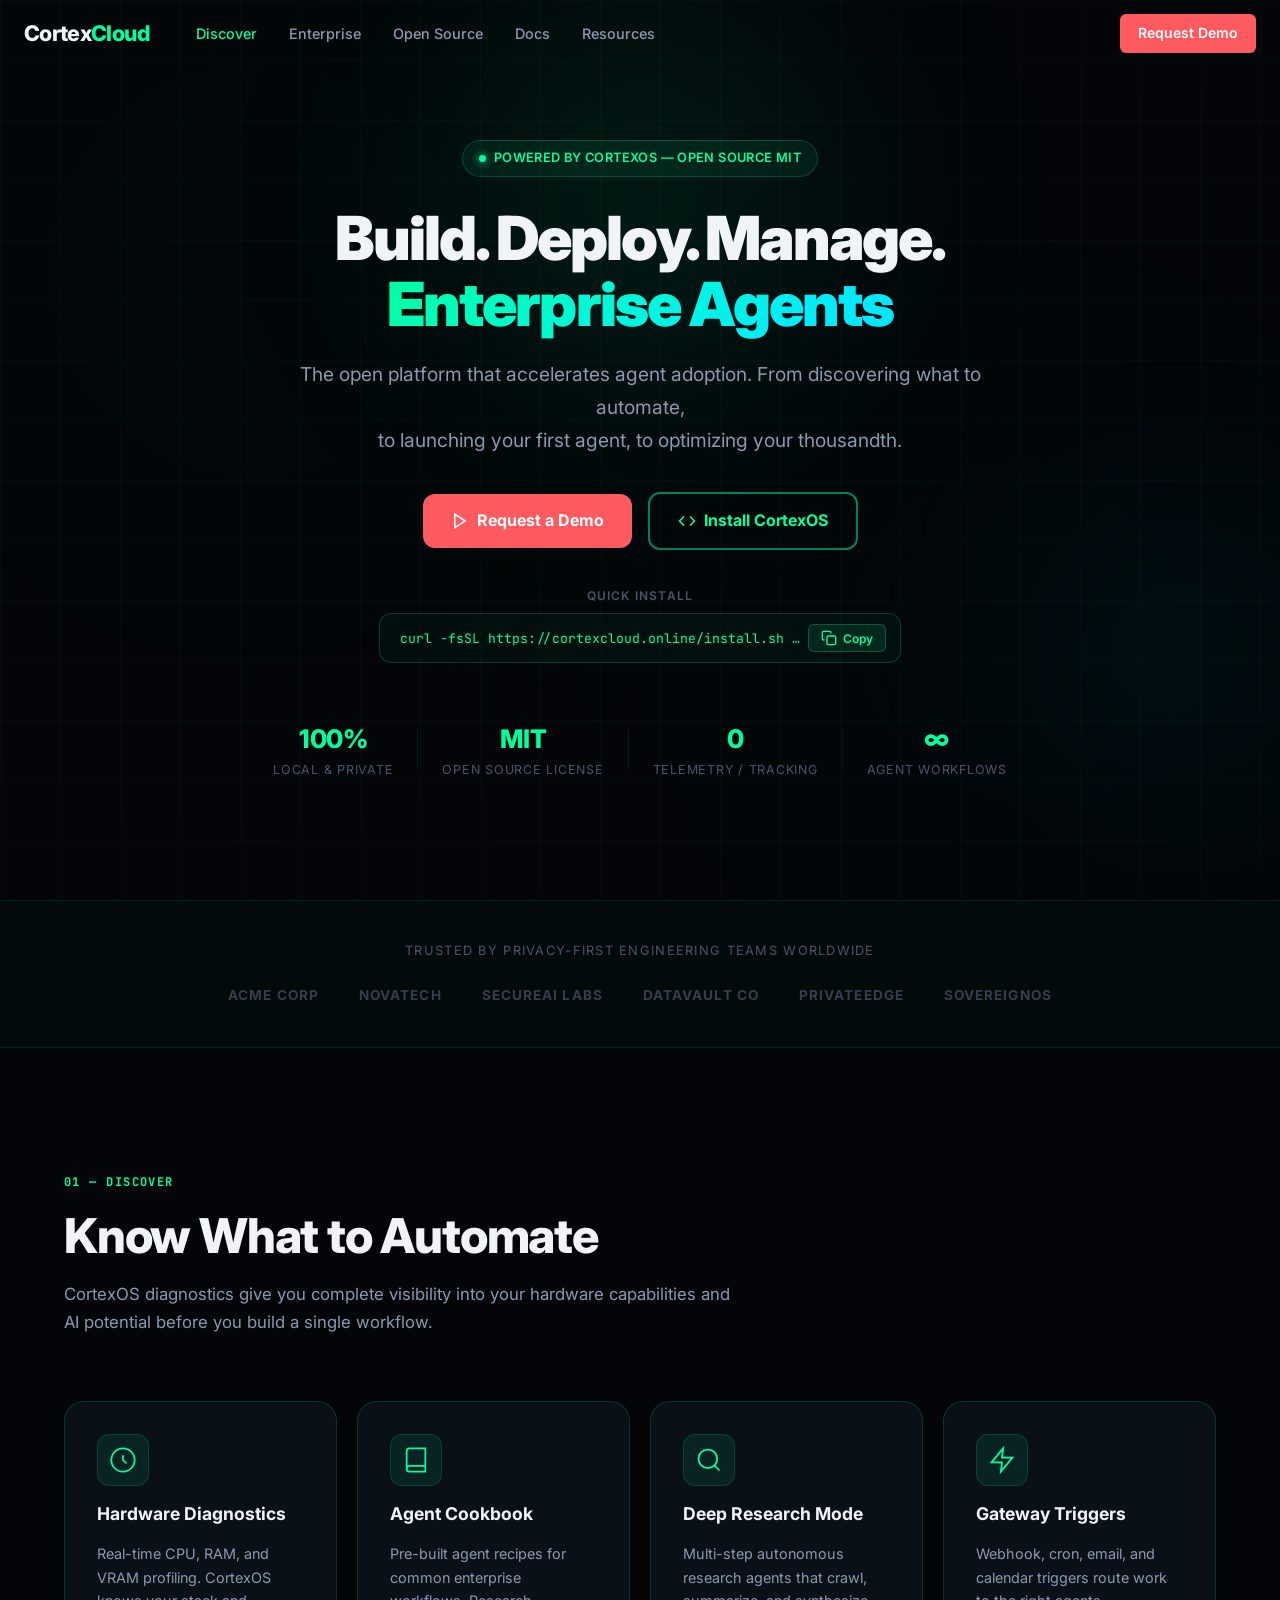
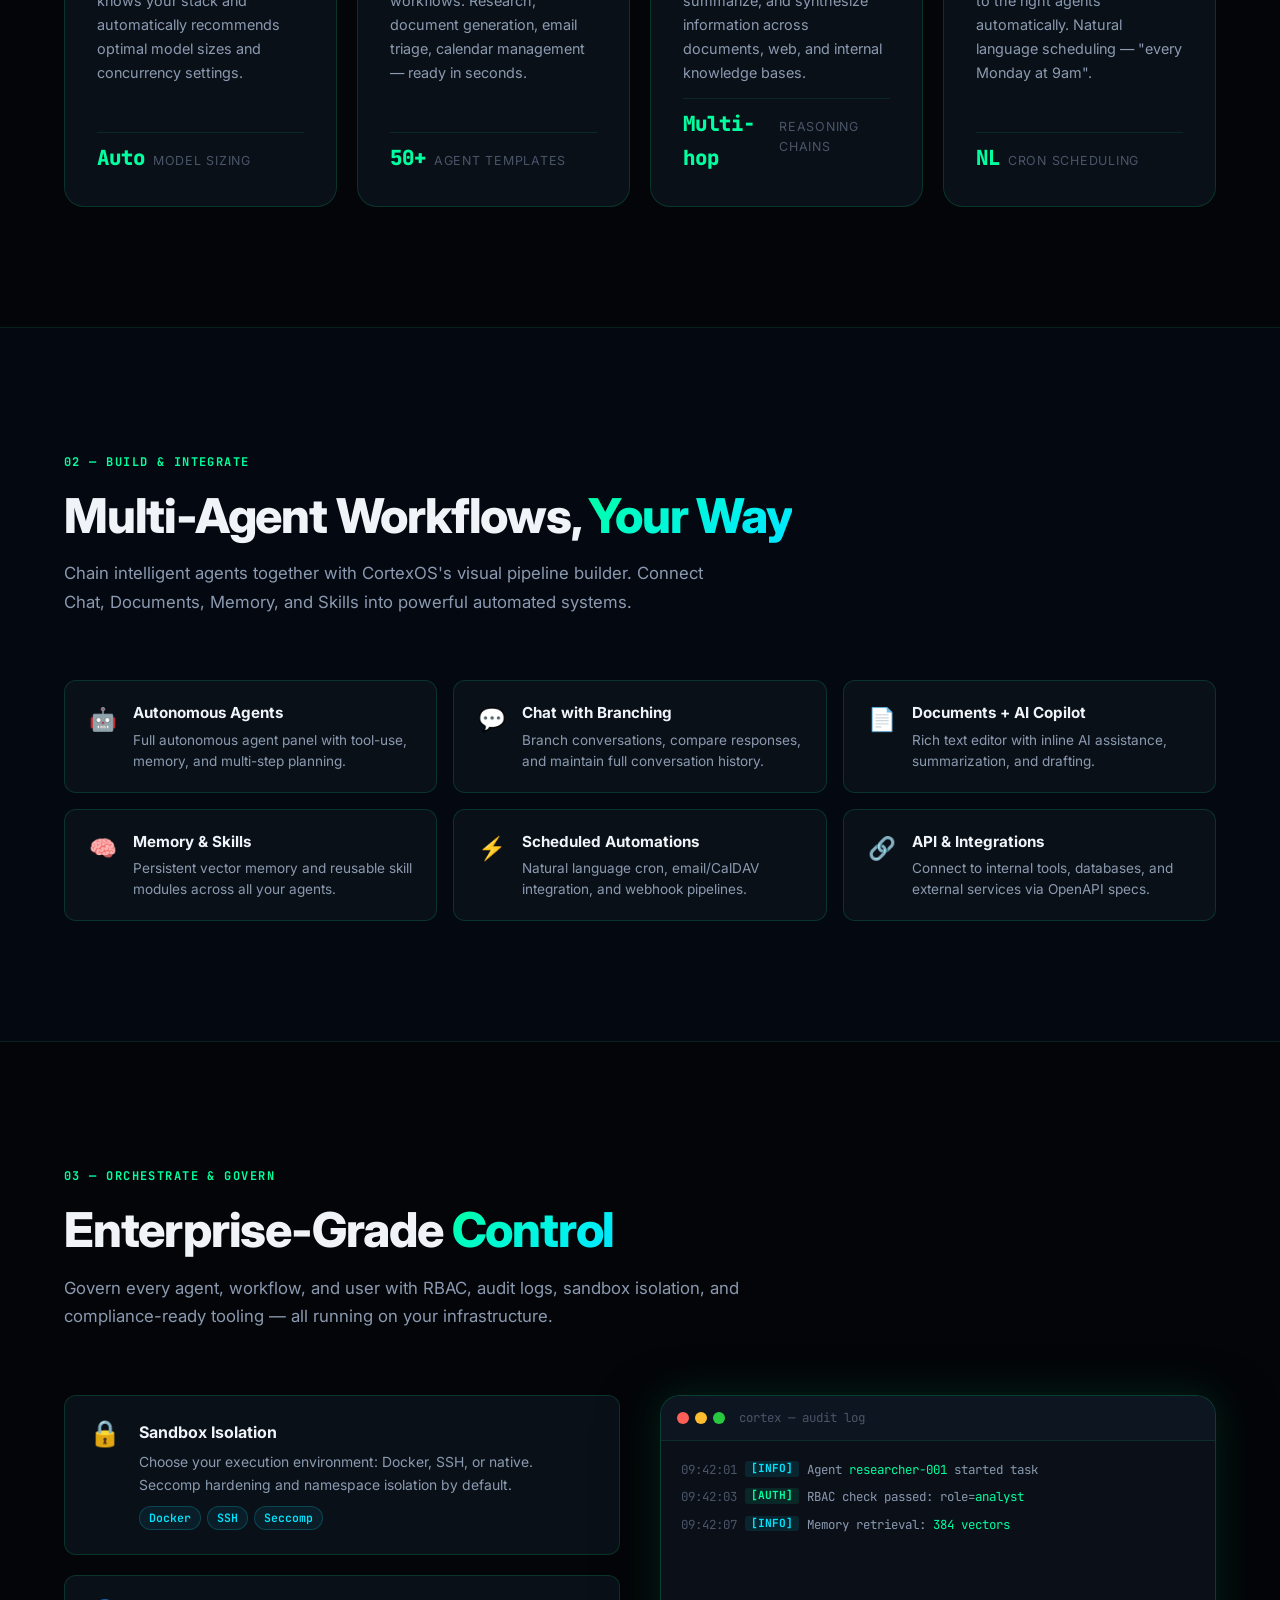
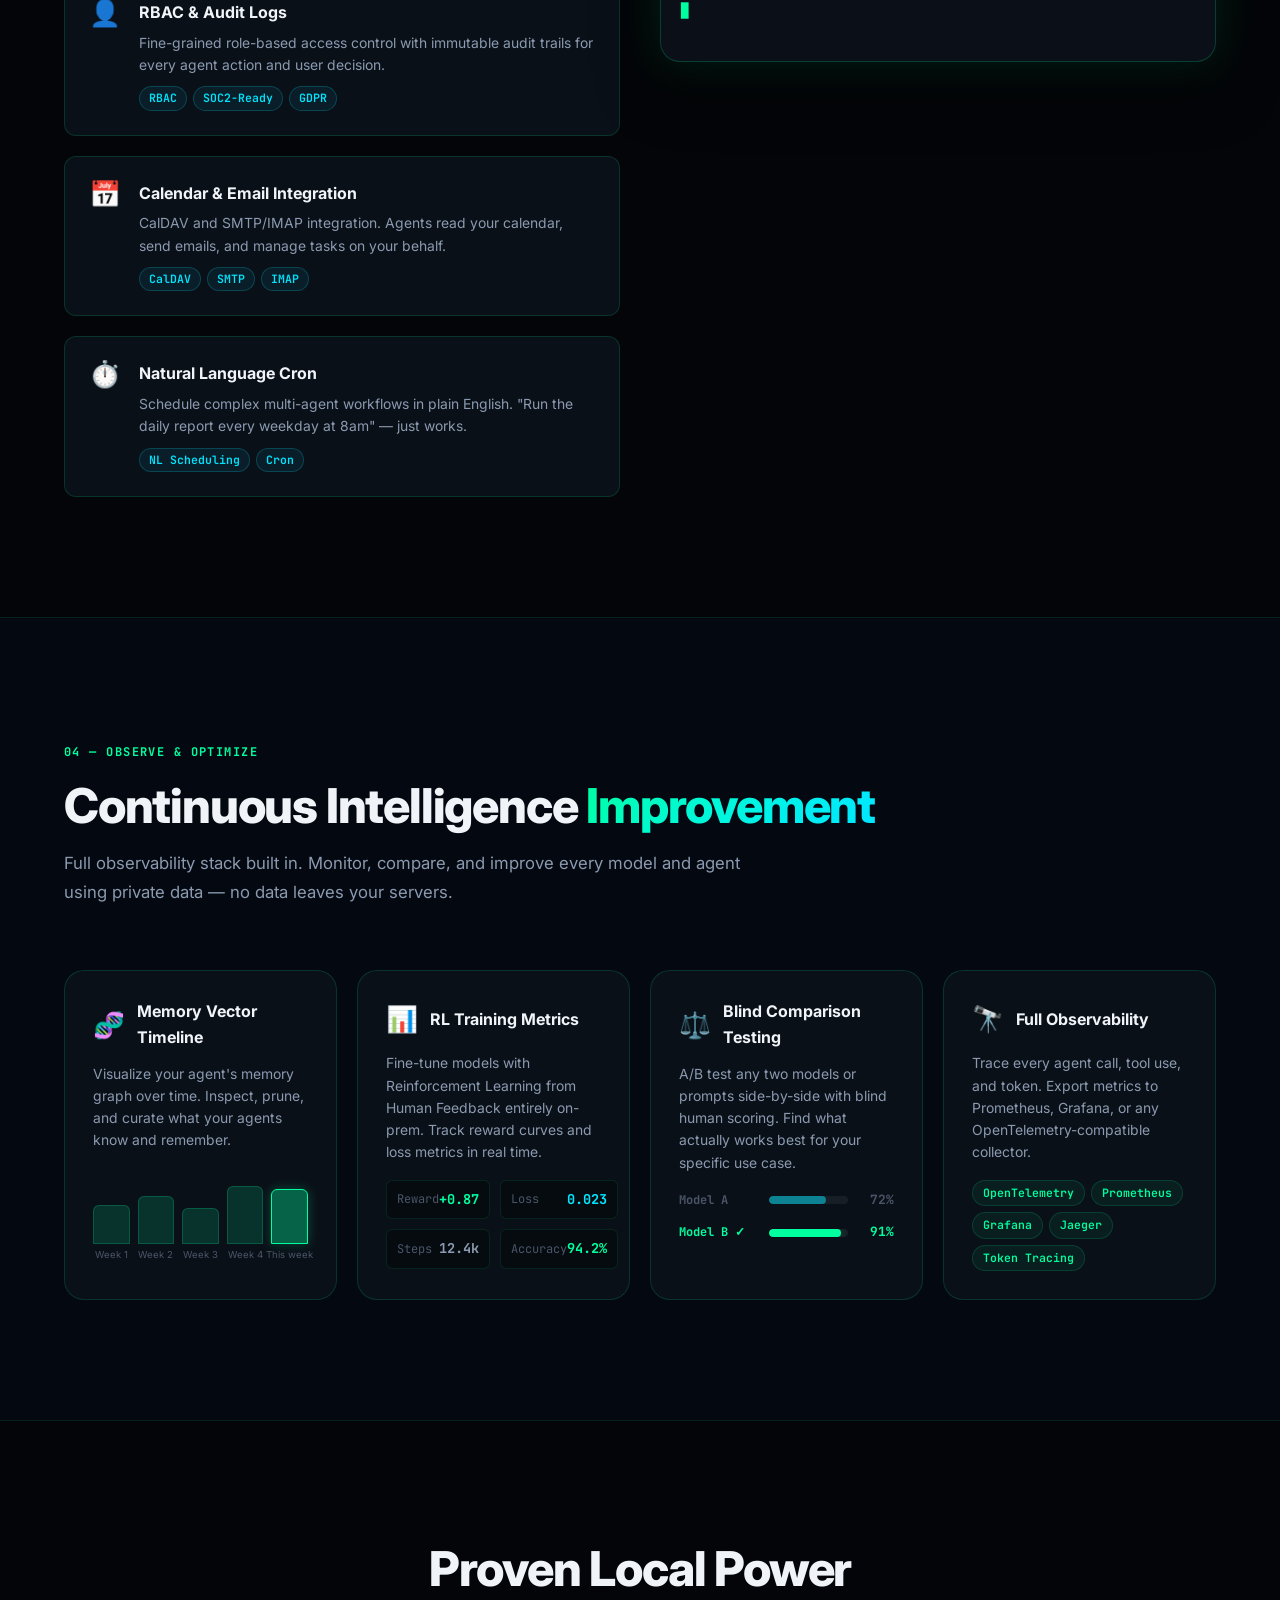
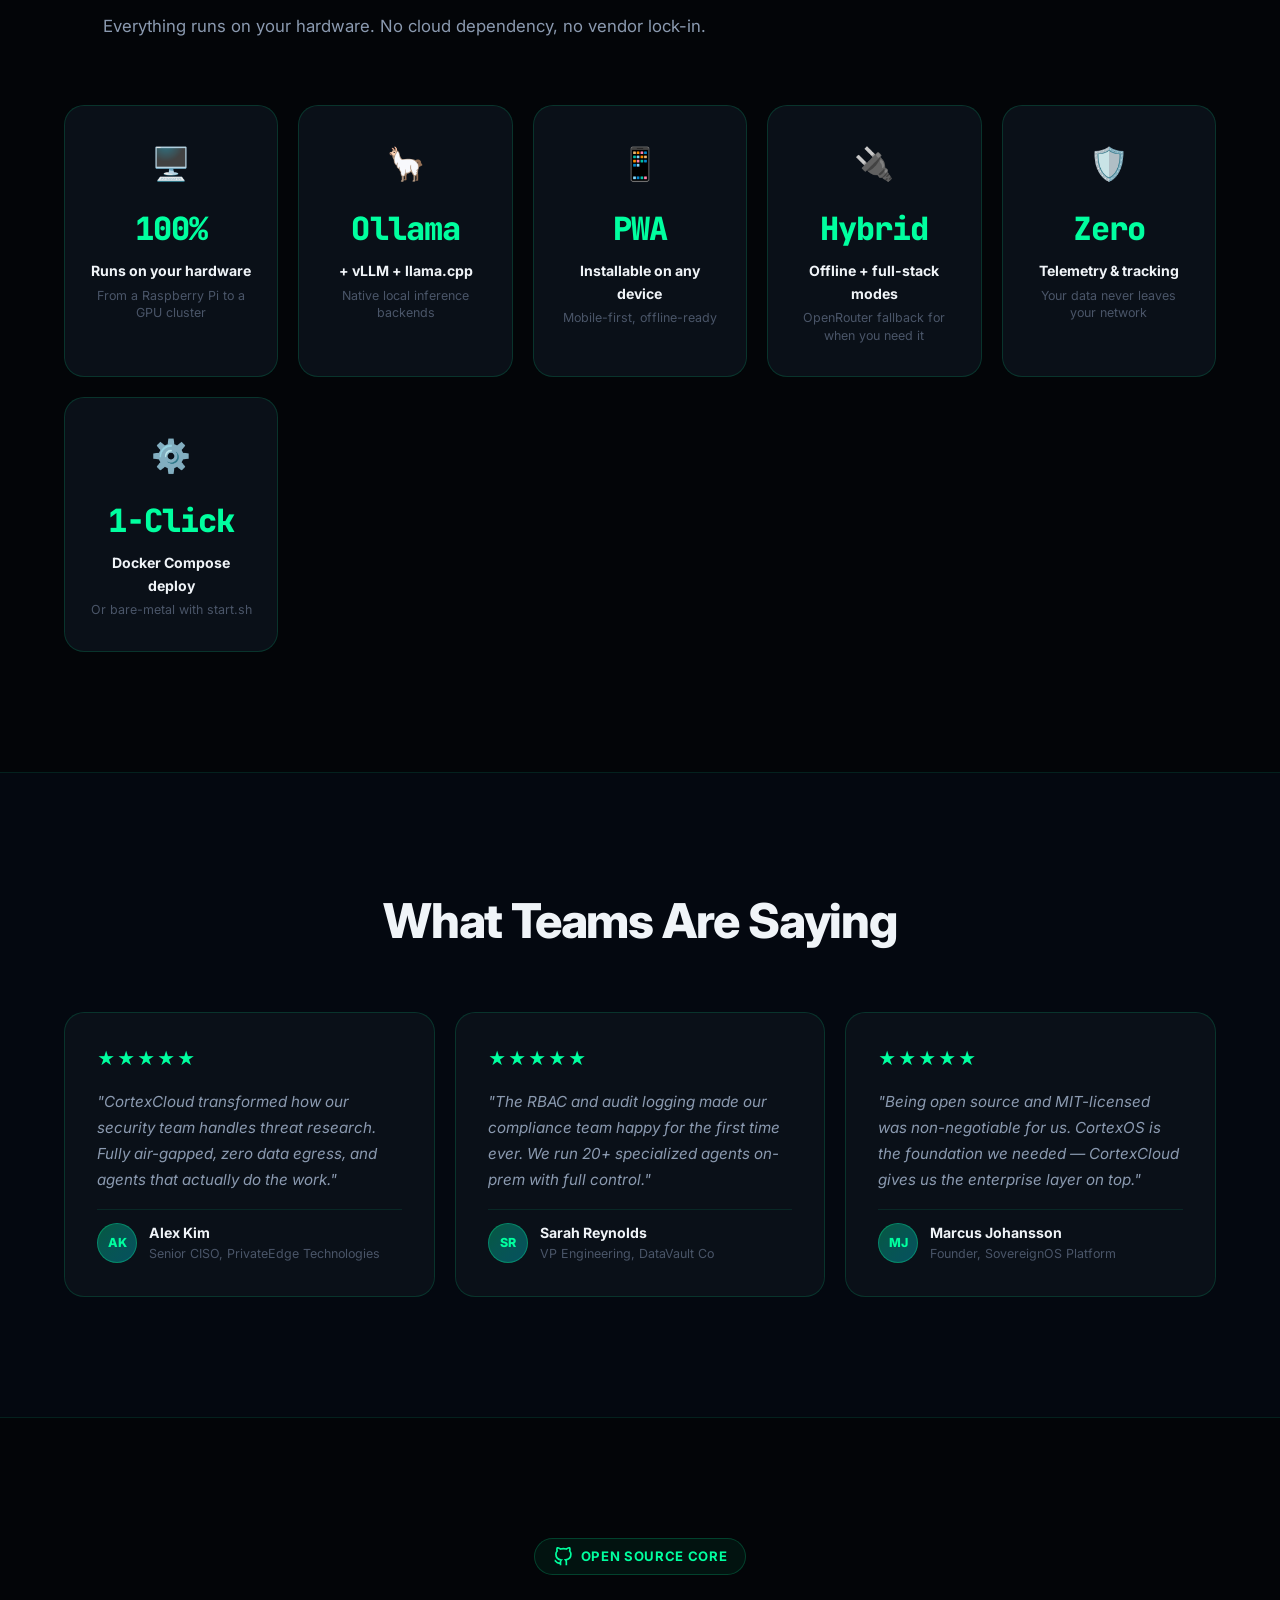
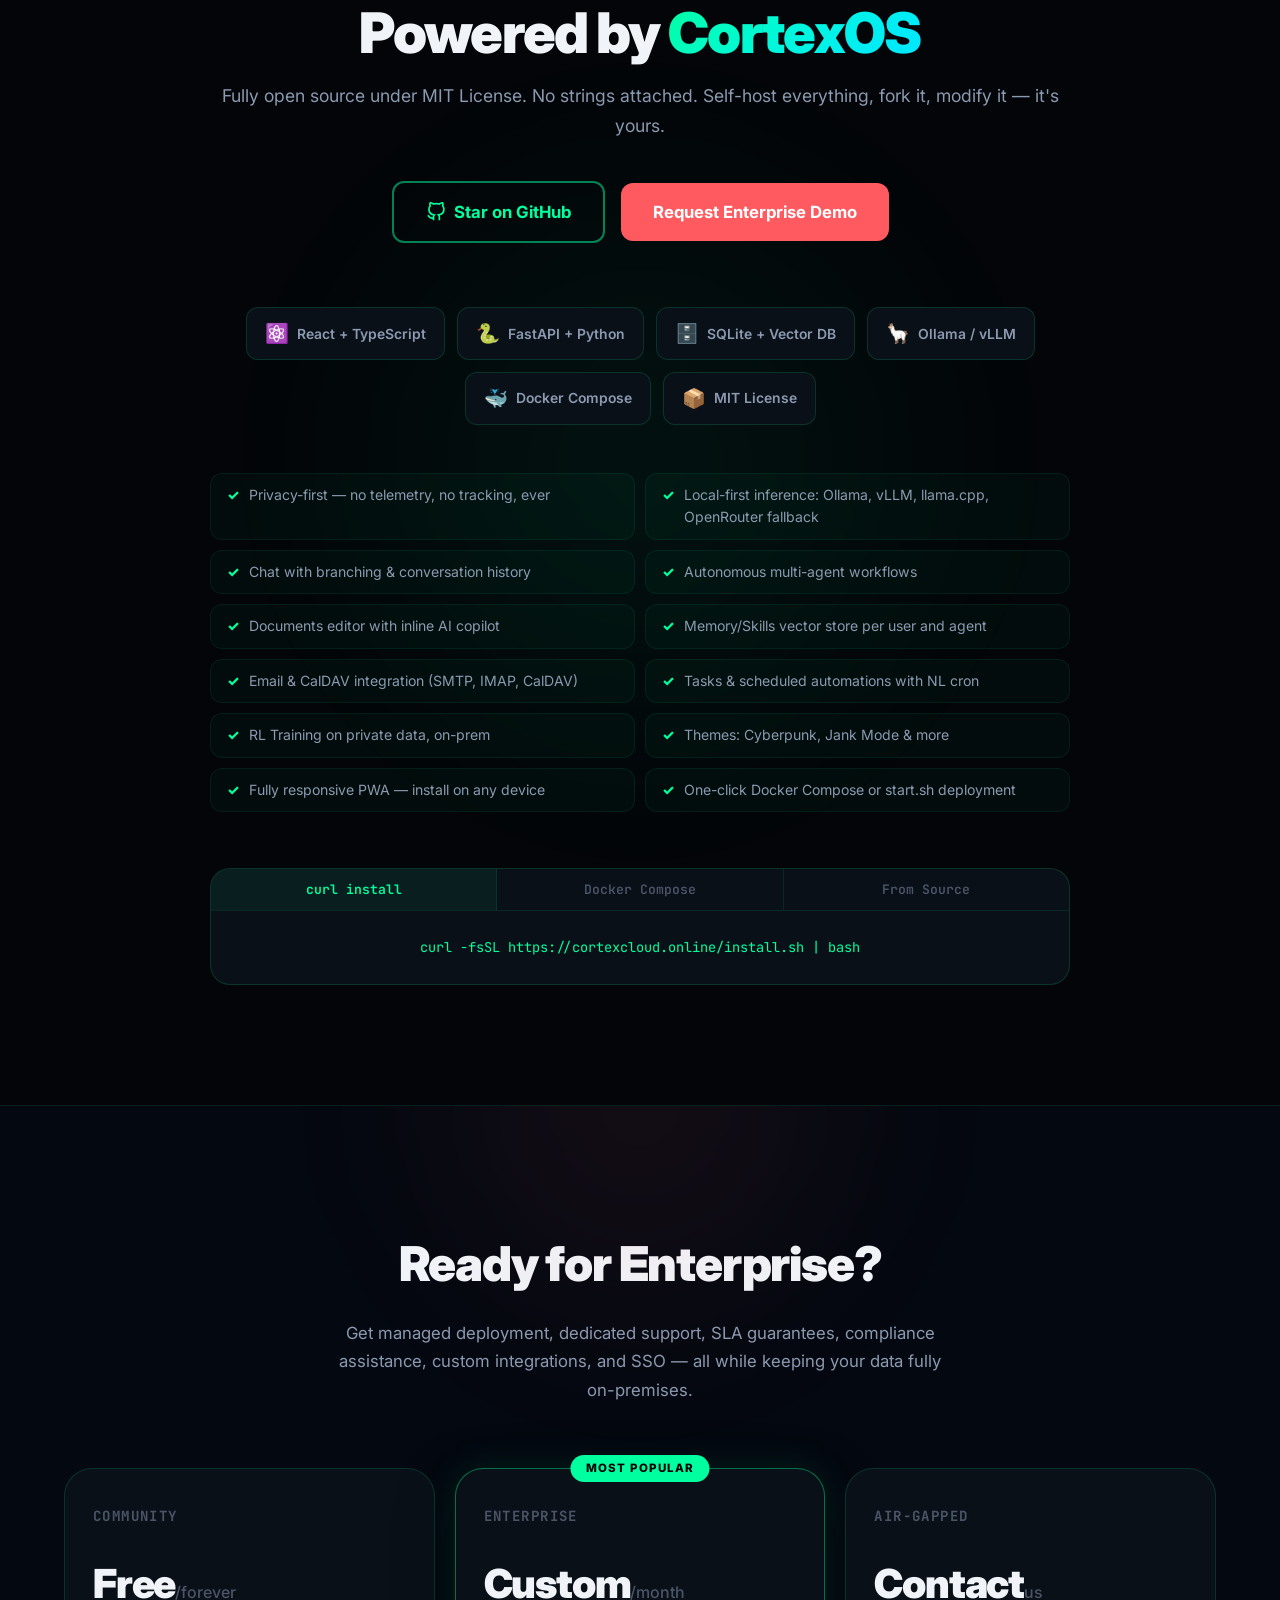
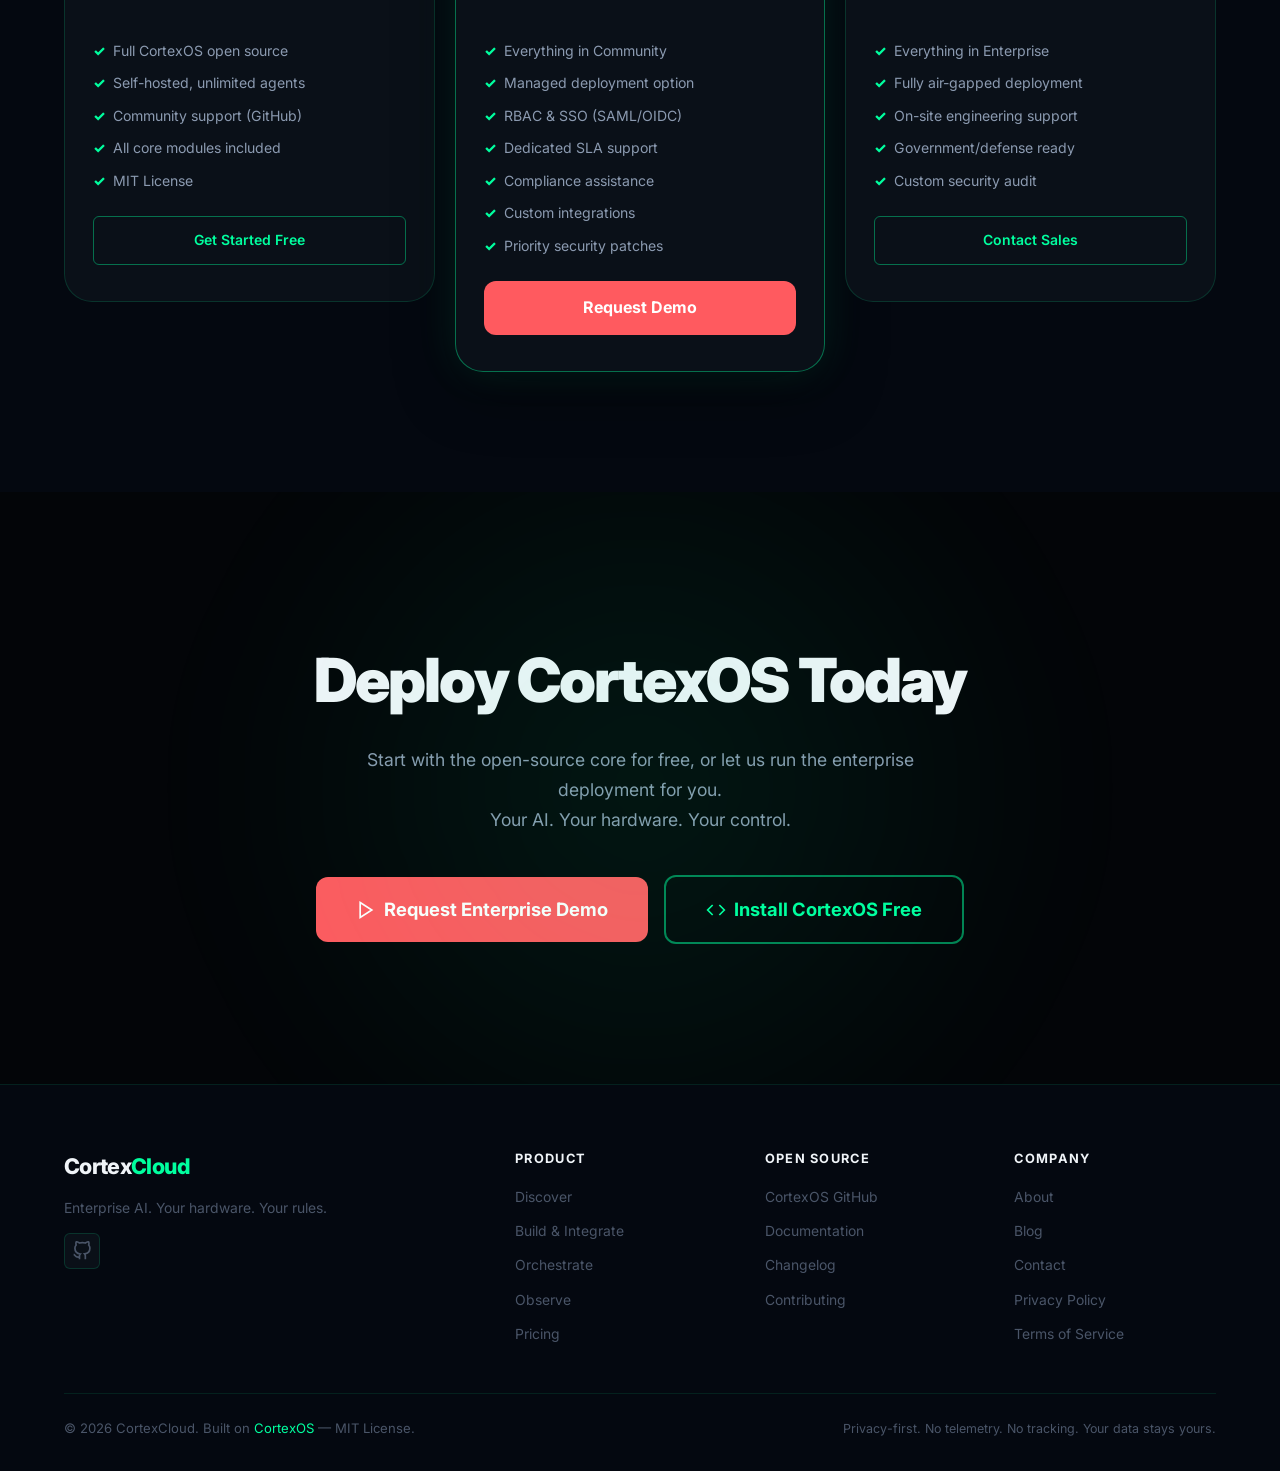
==== index.html @ b4378ad4 "Initial commit of CortexCloud landing site" ====
<!DOCTYPE html>
<html lang="en">
<head>
  <meta charset="UTF-8" />
  <meta name="viewport" content="width=device-width, initial-scale=1.0" />
  <title>CortexCloud — Enterprise Self-Hosted AI Operating System</title>
  <meta name="description" content="CortexCloud is the enterprise platform built on CortexOS — a privacy-first, local-first, self-hosted AI operating system for teams. Run powerful agents, chat, research, and automations fully on your hardware." />
  <meta property="og:title" content="CortexCloud — Enterprise Self-Hosted AI Platform" />
  <meta property="og:description" content="Privacy-first multi-agent platform. Run powerful agents fully on your hardware with CortexOS." />
  <meta property="og:type" content="website" />
  <link rel="preconnect" href="https://fonts.googleapis.com" />
  <link rel="preconnect" href="https://fonts.gstatic.com" crossorigin />
  <link href="https://fonts.googleapis.com/css2?family=Inter:wght@300;400;500;600;700;800;900&family=JetBrains+Mono:wght@400;500;600;700&display=swap" rel="stylesheet" />
  <link rel="stylesheet" href="style.css" />
</head>
<body>

  <!-- ============ NAVBAR ============ -->
  <header class="navbar" id="navbar">
    <div class="nav-inner">
      <a href="index.html" class="nav-logo" id="nav-logo-link" aria-label="CortexCloud Home">
        <span class="nav-logo-text">Cortex<span class="logo-accent">Cloud</span></span>
      </a>
      <nav class="nav-links" id="nav-links" aria-label="Main Navigation">
        <a href="index.html#discover" class="nav-link nav-link-active" id="nav-discover">Discover</a>
        <a href="agent-management-platform.html" class="nav-link" id="nav-enterprise">Enterprise</a>
        <a href="opensource.html" class="nav-link" id="nav-oss">Open Source</a>
        <a href="docs.html" class="nav-link" id="nav-docs">Docs</a>
        <a href="resources.html" class="nav-link" id="nav-resources">Resources</a>
      </nav>
      <div class="nav-actions">
        <a href="agent-management-platform.html#demo" class="btn-demo" id="btn-demo-nav">Request Demo</a>
      </div>
      <button class="nav-hamburger" id="nav-hamburger" aria-label="Open menu" aria-expanded="false">
        <span></span><span></span><span></span>
      </button>
    </div>
  </header>

  <!-- Mobile Menu -->
  <div class="mobile-menu" id="mobile-menu" aria-hidden="true">
    <a href="index.html#discover" class="mobile-link">Discover</a>
    <a href="agent-management-platform.html" class="mobile-link">Enterprise</a>
    <a href="opensource.html" class="mobile-link">Open Source</a>
    <a href="docs.html" class="mobile-link">Docs</a>
    <a href="resources.html" class="mobile-link">Resources</a>
    <div class="mobile-actions">
      <a href="agent-management-platform.html#demo" class="btn-demo">Request Demo</a>
    </div>
  </div>

  <main>

    <!-- ============ HERO ============ -->
    <section class="hero" id="hero">
      <div class="circuit-bg" aria-hidden="true"></div>
      <div class="hero-glow-orb orb-1" aria-hidden="true"></div>
      <div class="hero-glow-orb orb-2" aria-hidden="true"></div>

      <div class="hero-inner">
        <div class="hero-badge" id="hero-badge">
          <span class="badge-dot"></span>
          Powered by CortexOS — Open Source MIT
        </div>



        <h1 class="hero-title" id="hero-title">
          Build. Deploy. Manage.<br />
          <span class="title-gradient">Enterprise Agents</span>
        </h1>

        <p class="hero-sub" id="hero-sub">
          The open platform that accelerates agent adoption. From discovering what to automate,<br class="br-desktop" />
          to launching your first agent, to optimizing your thousandth.
        </p>

        <div class="hero-ctas">
          <a href="#demo" class="btn-cta-primary" id="btn-hero-demo">
            <svg width="18" height="18" viewBox="0 0 24 24" fill="none" stroke="currentColor" stroke-width="2" aria-hidden="true"><polygon points="5 3 19 12 5 21 5 3"/></svg>
            Request a Demo
          </a>
          <a href="https://github.com/jonahthan433/CortexOS_" class="btn-cta-secondary" id="btn-hero-install" target="_blank" rel="noopener">
            <svg width="18" height="18" viewBox="0 0 24 24" fill="none" stroke="currentColor" stroke-width="2" aria-hidden="true"><polyline points="16 18 22 12 16 6"/><polyline points="8 6 2 12 8 18"/></svg>
            Install CortexOS
          </a>
        </div>

        <div class="hero-install-block" id="hero-install">
          <span class="install-label">Quick Install</span>
          <div class="install-cmd-wrap">
            <code class="install-cmd" id="install-cmd">curl -fsSL https://cortexcloud.online/install.sh | bash</code>
            <button class="copy-btn" id="copy-install-btn" aria-label="Copy install command" title="Copy to clipboard">
              <svg width="16" height="16" viewBox="0 0 24 24" fill="none" stroke="currentColor" stroke-width="2" aria-hidden="true"><rect x="9" y="9" width="13" height="13" rx="2" ry="2"/><path d="M5 15H4a2 2 0 0 1-2-2V4a2 2 0 0 1 2-2h9a2 2 0 0 1 2 2v1"/></svg>
              <span class="copy-text">Copy</span>
            </button>
          </div>
        </div>

        <div class="hero-stats" aria-label="Key metrics">
          <div class="hero-stat">
            <span class="stat-val">100%</span>
            <span class="stat-lbl">Local &amp; Private</span>
          </div>
          <div class="stat-divider" aria-hidden="true"></div>
          <div class="hero-stat">
            <span class="stat-val">MIT</span>
            <span class="stat-lbl">Open Source License</span>
          </div>
          <div class="stat-divider" aria-hidden="true"></div>
          <div class="hero-stat">
            <span class="stat-val">0</span>
            <span class="stat-lbl">Telemetry / Tracking</span>
          </div>
          <div class="stat-divider" aria-hidden="true"></div>
          <div class="hero-stat">
            <span class="stat-val">∞</span>
            <span class="stat-lbl">Agent Workflows</span>
          </div>
        </div>
      </div>
    </section>

    <!-- ============ TRUSTED BY ============ -->
    <section class="trusted" id="trusted" aria-label="Trusted by teams">
      <div class="container">
        <p class="trusted-label">Trusted by privacy-first engineering teams worldwide</p>
        <div class="trusted-logos" aria-hidden="true">
          <span class="trust-logo">Acme Corp</span>
          <span class="trust-logo">NovaTech</span>
          <span class="trust-logo">SecureAI Labs</span>
          <span class="trust-logo">DataVault Co</span>
          <span class="trust-logo">PrivateEdge</span>
          <span class="trust-logo">SovereignOS</span>
        </div>
      </div>
    </section>

    <!-- ============ SECTION: DISCOVER ============ -->
    <section class="feature-section" id="discover">
      <div class="container">
        <div class="section-tag">01 — Discover</div>
        <h2 class="section-title">Know What to Automate</h2>
        <p class="section-sub">CortexOS diagnostics give you complete visibility into your hardware capabilities and AI potential before you build a single workflow.</p>

        <div class="feature-grid">
          <div class="feature-card card-reveal" id="disc-card-1">
            <div class="card-icon">
              <svg width="28" height="28" viewBox="0 0 24 24" fill="none" stroke="currentColor" stroke-width="1.5" aria-hidden="true"><circle cx="12" cy="12" r="10"/><path d="M12 8v4l3 3"/></svg>
            </div>
            <h3>Hardware Diagnostics</h3>
            <p>Real-time CPU, RAM, and VRAM profiling. CortexOS knows your stack and automatically recommends optimal model sizes and concurrency settings.</p>
            <div class="card-metric"><span class="metric-num">Auto</span><span class="metric-lbl">Model Sizing</span></div>
          </div>

          <div class="feature-card card-reveal" id="disc-card-2">
            <div class="card-icon">
              <svg width="28" height="28" viewBox="0 0 24 24" fill="none" stroke="currentColor" stroke-width="1.5" aria-hidden="true"><path d="M4 19.5A2.5 2.5 0 0 1 6.5 17H20"/><path d="M6.5 2H20v20H6.5A2.5 2.5 0 0 1 4 19.5v-15A2.5 2.5 0 0 1 6.5 2z"/></svg>
            </div>
            <h3>Agent Cookbook</h3>
            <p>Pre-built agent recipes for common enterprise workflows. Research, document generation, email triage, calendar management — ready in seconds.</p>
            <div class="card-metric"><span class="metric-num">50+</span><span class="metric-lbl">Agent Templates</span></div>
          </div>

          <div class="feature-card card-reveal" id="disc-card-3">
            <div class="card-icon">
              <svg width="28" height="28" viewBox="0 0 24 24" fill="none" stroke="currentColor" stroke-width="1.5" aria-hidden="true"><circle cx="11" cy="11" r="8"/><line x1="21" y1="21" x2="16.65" y2="16.65"/></svg>
            </div>
            <h3>Deep Research Mode</h3>
            <p>Multi-step autonomous research agents that crawl, summarize, and synthesize information across documents, web, and internal knowledge bases.</p>
            <div class="card-metric"><span class="metric-num">Multi-hop</span><span class="metric-lbl">Reasoning Chains</span></div>
          </div>

          <div class="feature-card card-reveal" id="disc-card-4">
            <div class="card-icon">
              <svg width="28" height="28" viewBox="0 0 24 24" fill="none" stroke="currentColor" stroke-width="1.5" aria-hidden="true"><polygon points="13 2 3 14 12 14 11 22 21 10 12 10 13 2"/></svg>
            </div>
            <h3>Gateway Triggers</h3>
            <p>Webhook, cron, email, and calendar triggers route work to the right agents automatically. Natural language scheduling — "every Monday at 9am".</p>
            <div class="card-metric"><span class="metric-num">NL</span><span class="metric-lbl">Cron Scheduling</span></div>
          </div>
        </div>
      </div>
    </section>

    <!-- ============ SECTION: BUILD ============ -->
    <section class="feature-section section-dark" id="build">
      <div class="container">
        <div class="section-tag">02 — Build &amp; Integrate</div>
        <h2 class="section-title">Multi-Agent Workflows, <span class="title-gradient">Your Way</span></h2>
        <p class="section-sub">Chain intelligent agents together with CortexOS's visual pipeline builder. Connect Chat, Documents, Memory, and Skills into powerful automated systems.</p>



        <div class="build-features">
          <div class="build-feature card-reveal" id="build-feat-1">
            <div class="bf-icon">🤖</div>
            <div>
              <h4>Autonomous Agents</h4>
              <p>Full autonomous agent panel with tool-use, memory, and multi-step planning.</p>
            </div>
          </div>
          <div class="build-feature card-reveal" id="build-feat-2">
            <div class="bf-icon">💬</div>
            <div>
              <h4>Chat with Branching</h4>
              <p>Branch conversations, compare responses, and maintain full conversation history.</p>
            </div>
          </div>
          <div class="build-feature card-reveal" id="build-feat-3">
            <div class="bf-icon">📄</div>
            <div>
              <h4>Documents + AI Copilot</h4>
              <p>Rich text editor with inline AI assistance, summarization, and drafting.</p>
            </div>
          </div>
          <div class="build-feature card-reveal" id="build-feat-4">
            <div class="bf-icon">🧠</div>
            <div>
              <h4>Memory &amp; Skills</h4>
              <p>Persistent vector memory and reusable skill modules across all your agents.</p>
            </div>
          </div>
          <div class="build-feature card-reveal" id="build-feat-5">
            <div class="bf-icon">⚡</div>
            <div>
              <h4>Scheduled Automations</h4>
              <p>Natural language cron, email/CalDAV integration, and webhook pipelines.</p>
            </div>
          </div>
          <div class="build-feature card-reveal" id="build-feat-6">
            <div class="bf-icon">🔗</div>
            <div>
              <h4>API &amp; Integrations</h4>
              <p>Connect to internal tools, databases, and external services via OpenAPI specs.</p>
            </div>
          </div>
        </div>
      </div>
    </section>

    <!-- ============ SECTION: ORCHESTRATE ============ -->
    <section class="feature-section" id="orchestrate" aria-labelledby="orchestrate-title">
      <div class="container">
        <div class="section-tag">03 — Orchestrate &amp; Govern</div>
        <h2 class="section-title" id="orchestrate-title">Enterprise-Grade <span class="title-gradient">Control</span></h2>
        <p class="section-sub">Govern every agent, workflow, and user with RBAC, audit logs, sandbox isolation, and compliance-ready tooling — all running on your infrastructure.</p>

        <div class="two-col-layout">
          <div class="gov-features">
            <div class="gov-item card-reveal" id="gov-1">
              <div class="gov-icon">🔒</div>
              <div class="gov-content">
                <h4>Sandbox Isolation</h4>
                <p>Choose your execution environment: Docker, SSH, or native. Seccomp hardening and namespace isolation by default.</p>
                <div class="gov-tags">
                  <span class="tag">Docker</span><span class="tag">SSH</span><span class="tag">Seccomp</span>
                </div>
              </div>
            </div>

            <div class="gov-item card-reveal" id="gov-2">
              <div class="gov-icon">👤</div>
              <div class="gov-content">
                <h4>RBAC &amp; Audit Logs</h4>
                <p>Fine-grained role-based access control with immutable audit trails for every agent action and user decision.</p>
                <div class="gov-tags">
                  <span class="tag">RBAC</span><span class="tag">SOC2-Ready</span><span class="tag">GDPR</span>
                </div>
              </div>
            </div>

            <div class="gov-item card-reveal" id="gov-3">
              <div class="gov-icon">📅</div>
              <div class="gov-content">
                <h4>Calendar &amp; Email Integration</h4>
                <p>CalDAV and SMTP/IMAP integration. Agents read your calendar, send emails, and manage tasks on your behalf.</p>
                <div class="gov-tags">
                  <span class="tag">CalDAV</span><span class="tag">SMTP</span><span class="tag">IMAP</span>
                </div>
              </div>
            </div>

            <div class="gov-item card-reveal" id="gov-4">
              <div class="gov-icon">⏱️</div>
              <div class="gov-content">
                <h4>Natural Language Cron</h4>
                <p>Schedule complex multi-agent workflows in plain English. "Run the daily report every weekday at 8am" — just works.</p>
                <div class="gov-tags">
                  <span class="tag">NL Scheduling</span><span class="tag">Cron</span>
                </div>
              </div>
            </div>
          </div>

          <div class="gov-visual card-reveal" id="gov-visual" aria-hidden="true">
            <div class="terminal-window">
              <div class="terminal-header">
                <span class="t-dot red"></span>
                <span class="t-dot yellow"></span>
                <span class="t-dot green"></span>
                <span class="t-title">cortex — audit log</span>
              </div>
              <div class="terminal-body" id="terminal-body">
                <div class="t-line"><span class="t-time">09:42:01</span> <span class="t-tag t-info">[INFO]</span> <span class="t-msg">Agent <span class="t-hl">researcher-001</span> started task</span></div>
                <div class="t-line"><span class="t-time">09:42:03</span> <span class="t-tag t-ok">[AUTH]</span> <span class="t-msg">RBAC check passed: role=<span class="t-hl">analyst</span></span></div>
                <div class="t-line"><span class="t-time">09:42:07</span> <span class="t-tag t-info">[INFO]</span> <span class="t-msg">Memory retrieval: <span class="t-hl">384 vectors</span></span></div>
                <div class="t-line"><span class="t-time">09:42:12</span> <span class="t-tag t-ok">[DONE]</span> <span class="t-msg">Task completed — 3 artifacts</span></div>
                <div class="t-line"><span class="t-time">09:42:12</span> <span class="t-tag t-info">[INFO]</span> <span class="t-msg">Audit trail written to <span class="t-hl">/logs/audit.db</span></span></div>
                <div class="t-line t-blink"><span class="t-cursor">█</span></div>
              </div>
            </div>
          </div>
        </div>
      </div>
    </section>

    <!-- ============ SECTION: OBSERVE ============ -->
    <section class="feature-section section-dark" id="observe" aria-labelledby="observe-title">
      <div class="container">
        <div class="section-tag">04 — Observe &amp; Optimize</div>
        <h2 class="section-title" id="observe-title">Continuous Intelligence <span class="title-gradient">Improvement</span></h2>
        <p class="section-sub">Full observability stack built in. Monitor, compare, and improve every model and agent using private data — no data leaves your servers.</p>

        <div class="observe-grid">
          <div class="observe-card card-reveal" id="obs-1">
            <div class="obs-header">
              <div class="obs-icon">🧬</div>
              <h4>Memory Vector Timeline</h4>
            </div>
            <p>Visualize your agent's memory graph over time. Inspect, prune, and curate what your agents know and remember.</p>
            <div class="obs-bar-chart" aria-label="Memory usage visualization">
              <div class="obs-bar" style="--h:60%"><span class="bar-tip">Week 1</span></div>
              <div class="obs-bar" style="--h:75%"><span class="bar-tip">Week 2</span></div>
              <div class="obs-bar" style="--h:55%"><span class="bar-tip">Week 3</span></div>
              <div class="obs-bar" style="--h:90%"><span class="bar-tip">Week 4</span></div>
              <div class="obs-bar active" style="--h:85%"><span class="bar-tip">This week</span></div>
            </div>
          </div>

          <div class="observe-card card-reveal" id="obs-2">
            <div class="obs-header">
              <div class="obs-icon">📊</div>
              <h4>RL Training Metrics</h4>
            </div>
            <p>Fine-tune models with Reinforcement Learning from Human Feedback entirely on-prem. Track reward curves and loss metrics in real time.</p>
            <div class="obs-metrics">
              <div class="obs-metric"><span class="om-label">Reward</span><span class="om-val green">+0.87</span></div>
              <div class="obs-metric"><span class="om-label">Loss</span><span class="om-val cyan">0.023</span></div>
              <div class="obs-metric"><span class="om-label">Steps</span><span class="om-val">12.4k</span></div>
              <div class="obs-metric"><span class="om-label">Accuracy</span><span class="om-val green">94.2%</span></div>
            </div>
          </div>

          <div class="observe-card card-reveal" id="obs-3">
            <div class="obs-header">
              <div class="obs-icon">⚖️</div>
              <h4>Blind Comparison Testing</h4>
            </div>
            <p>A/B test any two models or prompts side-by-side with blind human scoring. Find what actually works best for your specific use case.</p>
            <div class="compare-ui">
              <div class="compare-col">
                <span class="compare-badge">Model A</span>
                <div class="compare-bar"><div class="compare-fill" style="width:72%"></div></div>
                <span class="compare-score">72%</span>
              </div>
              <div class="compare-col">
                <span class="compare-badge active">Model B ✓</span>
                <div class="compare-bar"><div class="compare-fill green" style="width:91%"></div></div>
                <span class="compare-score green">91%</span>
              </div>
            </div>
          </div>

          <div class="observe-card card-reveal" id="obs-4">
            <div class="obs-header">
              <div class="obs-icon">🔭</div>
              <h4>Full Observability</h4>
            </div>
            <p>Trace every agent call, tool use, and token. Export metrics to Prometheus, Grafana, or any OpenTelemetry-compatible collector.</p>
            <div class="obs-tags-wrap">
              <span class="obs-tag">OpenTelemetry</span>
              <span class="obs-tag">Prometheus</span>
              <span class="obs-tag">Grafana</span>
              <span class="obs-tag">Jaeger</span>
              <span class="obs-tag">Token Tracing</span>
            </div>
          </div>
        </div>
      </div>
    </section>

    <!-- ============ SECTION: STATS ============ -->
    <section class="stats-section" id="stats" aria-labelledby="stats-title">
      <div class="container">
        <h2 class="section-title text-center" id="stats-title">Proven Local Power</h2>
        <p class="section-sub text-center">Everything runs on your hardware. No cloud dependency, no vendor lock-in.</p>

        <div class="stats-grid">
          <div class="stat-card card-reveal" id="stat-1">
            <div class="stat-icon">🖥️</div>
            <div class="stat-big">100%</div>
            <div class="stat-desc">Runs on your hardware</div>
            <div class="stat-detail">From a Raspberry Pi to a GPU cluster</div>
          </div>
          <div class="stat-card card-reveal" id="stat-2">
            <div class="stat-icon">🦙</div>
            <div class="stat-big">Ollama</div>
            <div class="stat-desc">+ vLLM + llama.cpp</div>
            <div class="stat-detail">Native local inference backends</div>
          </div>
          <div class="stat-card card-reveal" id="stat-3">
            <div class="stat-icon">📱</div>
            <div class="stat-big">PWA</div>
            <div class="stat-desc">Installable on any device</div>
            <div class="stat-detail">Mobile-first, offline-ready</div>
          </div>
          <div class="stat-card card-reveal" id="stat-4">
            <div class="stat-icon">🔌</div>
            <div class="stat-big">Hybrid</div>
            <div class="stat-desc">Offline + full-stack modes</div>
            <div class="stat-detail">OpenRouter fallback for when you need it</div>
          </div>
          <div class="stat-card card-reveal" id="stat-5">
            <div class="stat-icon">🛡️</div>
            <div class="stat-big">Zero</div>
            <div class="stat-desc">Telemetry &amp; tracking</div>
            <div class="stat-detail">Your data never leaves your network</div>
          </div>
          <div class="stat-card card-reveal" id="stat-6">
            <div class="stat-icon">⚙️</div>
            <div class="stat-big">1-Click</div>
            <div class="stat-desc">Docker Compose deploy</div>
            <div class="stat-detail">Or bare-metal with start.sh</div>
          </div>
        </div>
      </div>
    </section>

    <!-- ============ SECTION: TESTIMONIALS ============ -->
    <section class="testimonials-section section-dark" id="testimonials" aria-labelledby="test-title">
      <div class="container">
        <h2 class="section-title text-center" id="test-title">What Teams Are Saying</h2>
        <div class="testimonials-grid">
          <blockquote class="testimonial-card card-reveal" id="test-1">
            <div class="stars" aria-label="5 stars">★★★★★</div>
            <p>"CortexCloud transformed how our security team handles threat research. Fully air-gapped, zero data egress, and agents that actually do the work."</p>
            <footer>
              <div class="test-avatar" aria-hidden="true">AK</div>
              <div>
                <strong>Alex Kim</strong>
                <span>Senior CISO, PrivateEdge Technologies</span>
              </div>
            </footer>
          </blockquote>

          <blockquote class="testimonial-card card-reveal" id="test-2">
            <div class="stars" aria-label="5 stars">★★★★★</div>
            <p>"The RBAC and audit logging made our compliance team happy for the first time ever. We run 20+ specialized agents on-prem with full control."</p>
            <footer>
              <div class="test-avatar" aria-hidden="true">SR</div>
              <div>
                <strong>Sarah Reynolds</strong>
                <span>VP Engineering, DataVault Co</span>
              </div>
            </footer>
          </blockquote>

          <blockquote class="testimonial-card card-reveal" id="test-3">
            <div class="stars" aria-label="5 stars">★★★★★</div>
            <p>"Being open source and MIT-licensed was non-negotiable for us. CortexOS is the foundation we needed — CortexCloud gives us the enterprise layer on top."</p>
            <footer>
              <div class="test-avatar" aria-hidden="true">MJ</div>
              <div>
                <strong>Marcus Johansson</strong>
                <span>Founder, SovereignOS Platform</span>
              </div>
            </footer>
          </blockquote>
        </div>
      </div>
    </section>

    <!-- ============ SECTION: OPEN SOURCE ============ -->
    <section class="oss-section" id="open-source" aria-labelledby="oss-title">
      <div class="oss-glow" aria-hidden="true"></div>
      <div class="container">
        <div class="oss-inner">
          <div class="oss-badge">
            <svg width="20" height="20" viewBox="0 0 24 24" fill="none" stroke="currentColor" stroke-width="2" aria-hidden="true"><path d="M9 19c-5 1.5-5-2.5-7-3m14 6v-3.87a3.37 3.37 0 0 0-.94-2.61c3.14-.35 6.44-1.54 6.44-7A5.44 5.44 0 0 0 20 4.77 5.07 5.07 0 0 0 19.91 1S18.73.65 16 2.48a13.38 13.38 0 0 0-7 0C6.27.65 5.09 1 5.09 1A5.07 5.07 0 0 0 5 4.77a5.44 5.44 0 0 0-1.5 3.78c0 5.42 3.3 6.61 6.44 7A3.37 3.37 0 0 0 9 18.13V22"/></svg>
            Open Source Core
          </div>

          <h2 class="oss-title" id="oss-title">
            Powered by <span class="title-gradient">CortexOS</span>
          </h2>
          <p class="oss-sub">Fully open source under MIT License. No strings attached. Self-host everything, fork it, modify it — it's yours.</p>

          <div class="oss-ctas">
            <a href="https://github.com/jonahthan433/CortexOS_" class="btn-cta-secondary btn-lg" id="btn-oss-github" target="_blank" rel="noopener">
              <svg width="20" height="20" viewBox="0 0 24 24" fill="none" stroke="currentColor" stroke-width="2" aria-hidden="true"><path d="M9 19c-5 1.5-5-2.5-7-3m14 6v-3.87a3.37 3.37 0 0 0-.94-2.61c3.14-.35 6.44-1.54 6.44-7A5.44 5.44 0 0 0 20 4.77 5.07 5.07 0 0 0 19.91 1S18.73.65 16 2.48a13.38 13.38 0 0 0-7 0C6.27.65 5.09 1 5.09 1A5.07 5.07 0 0 0 5 4.77a5.44 5.44 0 0 0-1.5 3.78c0 5.42 3.3 6.61 6.44 7A3.37 3.37 0 0 0 9 18.13V22"/></svg>
              Star on GitHub
            </a>
            <a href="#demo" class="btn-cta-primary btn-lg" id="btn-oss-demo">
              Request Enterprise Demo
            </a>
          </div>

          <div class="tech-stack-grid">
            <div class="tech-item card-reveal" id="tech-1">
              <div class="tech-icon">⚛️</div>
              <span>React + TypeScript</span>
            </div>
            <div class="tech-item card-reveal" id="tech-2">
              <div class="tech-icon">🐍</div>
              <span>FastAPI + Python</span>
            </div>
            <div class="tech-item card-reveal" id="tech-3">
              <div class="tech-icon">🗄️</div>
              <span>SQLite + Vector DB</span>
            </div>
            <div class="tech-item card-reveal" id="tech-4">
              <div class="tech-icon">🦙</div>
              <span>Ollama / vLLM</span>
            </div>
            <div class="tech-item card-reveal" id="tech-5">
              <div class="tech-icon">🐳</div>
              <span>Docker Compose</span>
            </div>
            <div class="tech-item card-reveal" id="tech-6">
              <div class="tech-icon">📦</div>
              <span>MIT License</span>
            </div>
          </div>

          <div class="oss-features-list">
            <div class="oss-feat"><span class="oss-check">✓</span> Privacy-first — no telemetry, no tracking, ever</div>
            <div class="oss-feat"><span class="oss-check">✓</span> Local-first inference: Ollama, vLLM, llama.cpp, OpenRouter fallback</div>
            <div class="oss-feat"><span class="oss-check">✓</span> Chat with branching &amp; conversation history</div>
            <div class="oss-feat"><span class="oss-check">✓</span> Autonomous multi-agent workflows</div>
            <div class="oss-feat"><span class="oss-check">✓</span> Documents editor with inline AI copilot</div>
            <div class="oss-feat"><span class="oss-check">✓</span> Memory/Skills vector store per user and agent</div>
            <div class="oss-feat"><span class="oss-check">✓</span> Email &amp; CalDAV integration (SMTP, IMAP, CalDAV)</div>
            <div class="oss-feat"><span class="oss-check">✓</span> Tasks &amp; scheduled automations with NL cron</div>
            <div class="oss-feat"><span class="oss-check">✓</span> RL Training on private data, on-prem</div>
            <div class="oss-feat"><span class="oss-check">✓</span> Themes: Cyberpunk, Jank Mode &amp; more</div>
            <div class="oss-feat"><span class="oss-check">✓</span> Fully responsive PWA — install on any device</div>
            <div class="oss-feat"><span class="oss-check">✓</span> One-click Docker Compose or start.sh deployment</div>
          </div>

          <div class="oss-install-block">
            <div class="oss-deploy-tabs">
              <button class="deploy-tab active" id="tab-curl" aria-pressed="true">curl install</button>
              <button class="deploy-tab" id="tab-docker" aria-pressed="false">Docker Compose</button>
              <button class="deploy-tab" id="tab-git" aria-pressed="false">From Source</button>
            </div>
            <div class="deploy-panel active" id="panel-curl">
              <code class="block-code">curl -fsSL https://cortexcloud.online/install.sh | bash</code>
            </div>
            <div class="deploy-panel" id="panel-docker">
              <code class="block-code">git clone https://github.com/jonahthan433/CortexOS_<br/>cd CortexOS_ && docker compose up -d</code>
            </div>
            <div class="deploy-panel" id="panel-git">
              <code class="block-code">git clone https://github.com/jonahthan433/CortexOS_<br/>cd CortexOS_ && ./start.sh</code>
            </div>
          </div>
        </div>
      </div>
    </section>

    <!-- ============ SECTION: ENTERPRISE CTA ============ -->
    <section class="enterprise-cta" id="enterprise" aria-labelledby="ent-title">
      <div class="ent-glow" aria-hidden="true"></div>
      <div class="container">
        <h2 class="ent-title" id="ent-title">Ready for Enterprise?</h2>
        <p class="ent-sub">Get managed deployment, dedicated support, SLA guarantees, compliance assistance, custom integrations, and SSO — all while keeping your data fully on-premises.</p>

        <div class="pricing-cards" id="pricing">
          <div class="pricing-card card-reveal" id="price-1">
            <div class="pricing-tier">Community</div>
            <div class="pricing-price">Free<span>/forever</span></div>
            <ul class="pricing-features">
              <li>Full CortexOS open source</li>
              <li>Self-hosted, unlimited agents</li>
              <li>Community support (GitHub)</li>
              <li>All core modules included</li>
              <li>MIT License</li>
            </ul>
            <a href="https://github.com/jonahthan433/CortexOS_" class="btn-outline-green btn-full" id="price-community-btn" target="_blank" rel="noopener">Get Started Free</a>
          </div>

          <div class="pricing-card featured card-reveal" id="price-2">
            <div class="pricing-badge">Most Popular</div>
            <div class="pricing-tier">Enterprise</div>
            <div class="pricing-price">Custom<span>/month</span></div>
            <ul class="pricing-features">
              <li>Everything in Community</li>
              <li>Managed deployment option</li>
              <li>RBAC &amp; SSO (SAML/OIDC)</li>
              <li>Dedicated SLA support</li>
              <li>Compliance assistance</li>
              <li>Custom integrations</li>
              <li>Priority security patches</li>
            </ul>
            <a href="#demo" class="btn-cta-primary btn-full" id="price-enterprise-btn">Request Demo</a>
          </div>

          <div class="pricing-card card-reveal" id="price-3">
            <div class="pricing-tier">Air-Gapped</div>
            <div class="pricing-price">Contact<span>us</span></div>
            <ul class="pricing-features">
              <li>Everything in Enterprise</li>
              <li>Fully air-gapped deployment</li>
              <li>On-site engineering support</li>
              <li>Government/defense ready</li>
              <li>Custom security audit</li>
            </ul>
            <a href="mailto:enterprise@cortexcloud.online" class="btn-outline-green btn-full" id="price-airgap-btn">Contact Sales</a>
          </div>
        </div>
      </div>
    </section>

    <!-- ============ FINAL CTA ============ -->
    <section class="final-cta" id="demo" aria-labelledby="final-cta-title">
      <div class="final-glow" aria-hidden="true"></div>
      <div class="container">

        <h2 class="final-title" id="final-cta-title">Deploy CortexOS Today</h2>
        <p class="final-sub">Start with the open-source core for free, or let us run the enterprise deployment for you.<br/>Your AI. Your hardware. Your control.</p>
        <div class="final-ctas">
          <a href="agent-management-platform.html#demo" class="btn-cta-primary btn-xl" id="btn-final-demo">
            <svg width="20" height="20" viewBox="0 0 24 24" fill="none" stroke="currentColor" stroke-width="2" aria-hidden="true"><polygon points="5 3 19 12 5 21 5 3"/></svg>
            Request Enterprise Demo
          </a>
          <a href="https://github.com/jonahthan433/CortexOS_" class="btn-cta-secondary btn-xl" id="btn-final-install" target="_blank" rel="noopener">
            <svg width="20" height="20" viewBox="0 0 24 24" fill="none" stroke="currentColor" stroke-width="2" aria-hidden="true"><polyline points="16 18 22 12 16 6"/><polyline points="8 6 2 12 8 18"/></svg>
            Install CortexOS Free
          </a>
        </div>
      </div>
    </section>

  </main>

  <!-- ============ FOOTER ============ -->
  <footer class="site-footer" id="site-footer">
    <div class="container">
      <div class="footer-top">
        <div class="footer-brand">
          <a href="#" class="nav-logo" aria-label="CortexCloud Home">
            <span class="nav-logo-text">Cortex<span class="logo-accent">Cloud</span></span>
          </a>
          <p class="footer-tagline">Enterprise AI. Your hardware. Your rules.</p>
          <div class="footer-social">
            <a href="https://github.com/jonahthan433/CortexOS_" class="social-link" target="_blank" rel="noopener" aria-label="GitHub">
              <svg width="20" height="20" viewBox="0 0 24 24" fill="none" stroke="currentColor" stroke-width="2" aria-hidden="true"><path d="M9 19c-5 1.5-5-2.5-7-3m14 6v-3.87a3.37 3.37 0 0 0-.94-2.61c3.14-.35 6.44-1.54 6.44-7A5.44 5.44 0 0 0 20 4.77 5.07 5.07 0 0 0 19.91 1S18.73.65 16 2.48a13.38 13.38 0 0 0-7 0C6.27.65 5.09 1 5.09 1A5.07 5.07 0 0 0 5 4.77a5.44 5.44 0 0 0-1.5 3.78c0 5.42 3.3 6.61 6.44 7A3.37 3.37 0 0 0 9 18.13V22"/></svg>
            </a>
          </div>
        </div>

        <div class="footer-links-group">
          <h4>Product</h4>
          <a href="#discover">Discover</a>
          <a href="#build">Build &amp; Integrate</a>
          <a href="#orchestrate">Orchestrate</a>
          <a href="#observe">Observe</a>
          <a href="#pricing">Pricing</a>
        </div>

        <div class="footer-links-group">
          <h4>Open Source</h4>
          <a href="https://github.com/jonahthan433/CortexOS_" target="_blank" rel="noopener">CortexOS GitHub</a>
          <a href="#docs">Documentation</a>
          <a href="#changelog">Changelog</a>
          <a href="#contributing">Contributing</a>
        </div>

        <div class="footer-links-group">
          <h4>Company</h4>
          <a href="#about">About</a>
          <a href="#blog">Blog</a>
          <a href="mailto:enterprise@cortexcloud.online">Contact</a>
          <a href="#privacy">Privacy Policy</a>
          <a href="#terms">Terms of Service</a>
        </div>
      </div>

      <div class="footer-bottom">
        <p>© 2026 CortexCloud. Built on <a href="https://github.com/jonahthan433/CortexOS_" target="_blank" rel="noopener">CortexOS</a> — MIT License.</p>
        <p class="footer-note">Privacy-first. No telemetry. No tracking. Your data stays yours.</p>
      </div>
    </div>
  </footer>

  <script src="main.js"></script>
</body>
</html>
---- style.css ----
/* ===================================================
   CORTEXCLOUD — Design System & Global Styles
   =================================================== */

/* --- Custom Properties (Design Tokens) --- */
:root {
  --green: #00FF9F;
  --green-dim: #00cc7a;
  --green-glow: rgba(0, 255, 159, 0.25);
  --green-glow-strong: rgba(0, 255, 159, 0.5);
  --cyan: #00E5FF;
  --cyan-dim: #00b8cc;
  --cyan-glow: rgba(0, 229, 255, 0.2);
  --coral: #FF5A5F;
  --coral-hover: #e04a4f;
  --bg-deepest: #030508;
  --bg-deep: #060A0F;
  --bg-card: #0A1018;
  --bg-card-hover: #0E1622;
  --bg-section-alt: #040810;
  --border-subtle: rgba(0, 255, 159, 0.1);
  --border-card: rgba(0, 255, 159, 0.15);
  --text-primary: #F0F4F8;
  --text-secondary: #8B9AB0;
  --text-muted: #4A5568;
  --font-sans: 'Inter', -apple-system, BlinkMacSystemFont, 'Segoe UI', sans-serif;
  --font-mono: 'JetBrains Mono', 'Fira Code', 'Cascadia Code', monospace;
  --radius-sm: 6px;
  --radius-md: 12px;
  --radius-lg: 20px;
  --radius-xl: 28px;
  --shadow-green: 0 0 30px rgba(0, 255, 159, 0.15), 0 4px 20px rgba(0, 0, 0, 0.6);
  --shadow-card: 0 2px 20px rgba(0, 0, 0, 0.5), 0 0 0 1px rgba(0, 255, 159, 0.08);
  --transition: 0.25s cubic-bezier(0.4, 0, 0.2, 1);
}

/* --- Reset & Base --- */
*, *::before, *::after { box-sizing: border-box; margin: 0; padding: 0; }
html { scroll-behavior: smooth; font-size: 16px; -webkit-font-smoothing: antialiased; }
body {
  background: var(--bg-deepest);
  color: var(--text-primary);
  font-family: var(--font-sans);
  line-height: 1.6;
  overflow-x: hidden;
}
a { color: inherit; text-decoration: none; }
img { display: block; max-width: 100%; }
ul { list-style: none; }
button { cursor: pointer; background: none; border: none; font-family: inherit; }

/* --- Reduced Motion --- */
@media (prefers-reduced-motion: reduce) {
  *, *::before, *::after { animation-duration: 0.01ms !important; animation-iteration-count: 1 !important; transition-duration: 0.01ms !important; }
}

/* --- Container --- */
.container {
  max-width: 1200px;
  margin: 0 auto;
  padding: 0 24px;
}

/* --- Utility --- */
.text-center { text-align: center; }
.title-gradient {
  background: linear-gradient(135deg in oklch, var(--green) 0%, var(--cyan) 100%);
  -webkit-background-clip: text;
  background-clip: text;
  -webkit-text-fill-color: transparent;
}

/* ===================================================
   CIRCUIT BOARD BACKGROUND PATTERN
   =================================================== */
.circuit-bg {
  position: absolute;
  inset: 0;
  pointer-events: none;
  overflow: hidden;
  z-index: 0;
  opacity: 0.3;
  background-image:
    linear-gradient(var(--border-subtle) 1px, transparent 1px),
    linear-gradient(90deg, var(--border-subtle) 1px, transparent 1px),
    radial-gradient(circle at 20% 30%, rgba(0, 255, 159, 0.04) 0%, transparent 50%),
    radial-gradient(circle at 80% 70%, rgba(0, 229, 255, 0.04) 0%, transparent 50%);
  background-size: 60px 60px, 60px 60px, 100% 100%, 100% 100%;
}

/* ===================================================
   NAVBAR
   =================================================== */
.navbar {
  position: fixed;
  top: 0;
  left: 0;
  right: 0;
  z-index: 100;
  padding: 0 24px;
  height: 68px;
  display: flex;
  align-items: center;
  transition: background var(--transition), border-color var(--transition), backdrop-filter var(--transition);
  border-bottom: 1px solid transparent;
}
.navbar.scrolled {
  background: rgba(3, 5, 8, 0.9);
  backdrop-filter: blur(20px);
  -webkit-backdrop-filter: blur(20px);
  border-bottom-color: var(--border-subtle);
}
.nav-inner {
  max-width: 1280px;
  margin: 0 auto;
  width: 100%;
  display: flex;
  align-items: center;
  gap: 32px;
}
.nav-logo {
  display: flex;
  align-items: center;
  gap: 10px;
  flex-shrink: 0;
}
.nav-logo-img {
  width: 34px;
  height: 34px;
  object-fit: contain;
  filter: drop-shadow(0 0 8px var(--green));
  transition: filter var(--transition);
}
.nav-logo:hover .nav-logo-img { filter: drop-shadow(0 0 14px var(--green)); }
.nav-logo-text {
  font-size: 1.35rem;
  font-weight: 800;
  letter-spacing: -0.03em;
  color: var(--text-primary);
}
.logo-accent { color: var(--green); }

.nav-links {
  display: flex;
  align-items: center;
  gap: 4px;
  flex: 1;
}
.nav-link {
  padding: 6px 14px;
  border-radius: var(--radius-sm);
  font-size: 0.9rem;
  font-weight: 500;
  color: var(--text-secondary);
  transition: color var(--transition), background var(--transition);
}
.nav-link:hover {
  color: var(--text-primary);
  background: rgba(255, 255, 255, 0.04);
}
.nav-link-active {
  color: var(--green) !important;
}
/* Page breadcrumb */
.page-breadcrumb {
  display: inline-flex;
  align-items: center;
  gap: 6px;
  font-size: 0.78rem;
  color: var(--text-muted);
  font-family: var(--font-mono);
  margin-bottom: 18px;
  letter-spacing: 0.04em;
}
.page-breadcrumb a { color: var(--green); transition: opacity var(--transition); }
.page-breadcrumb a:hover { opacity: 0.8; }
.page-breadcrumb span { color: var(--text-muted); }

.nav-actions {
  display: flex;
  align-items: center;
  gap: 10px;
  flex-shrink: 0;
}

/* --- Buttons --- */
.btn-ghost {
  padding: 7px 16px;
  font-size: 0.875rem;
  font-weight: 500;
  color: var(--text-secondary);
  border-radius: var(--radius-sm);
  transition: color var(--transition), background var(--transition);
}
.btn-ghost:hover { color: var(--text-primary); background: rgba(255,255,255,0.05); }

.btn-outline-green {
  padding: 7px 16px;
  font-size: 0.875rem;
  font-weight: 600;
  color: var(--green);
  border: 1px solid rgba(0, 255, 159, 0.4);
  border-radius: var(--radius-sm);
  transition: background var(--transition), border-color var(--transition), box-shadow var(--transition);
}
.btn-outline-green:hover {
  background: rgba(0, 255, 159, 0.08);
  border-color: var(--green);
  box-shadow: 0 0 16px var(--green-glow);
}
.btn-outline-green.btn-full { display: block; text-align: center; padding: 12px; }

.btn-demo {
  padding: 8px 18px;
  font-size: 0.875rem;
  font-weight: 600;
  background: var(--coral);
  color: #fff;
  border-radius: var(--radius-sm);
  transition: background var(--transition), box-shadow var(--transition), transform var(--transition);
}
.btn-demo:hover {
  background: var(--coral-hover);
  box-shadow: 0 4px 20px rgba(255, 90, 95, 0.4);
  transform: translateY(-1px);
}

.btn-cta-primary {
  display: inline-flex;
  align-items: center;
  gap: 8px;
  padding: 14px 28px;
  font-size: 1rem;
  font-weight: 700;
  background: var(--coral);
  color: #fff;
  border-radius: var(--radius-md);
  transition: background var(--transition), box-shadow var(--transition), transform var(--transition);
}
.btn-cta-primary:hover {
  background: var(--coral-hover);
  box-shadow: 0 6px 28px rgba(255, 90, 95, 0.45);
  transform: translateY(-2px);
}
.btn-cta-primary.btn-lg { padding: 16px 32px; font-size: 1.05rem; }
.btn-cta-primary.btn-xl { padding: 18px 40px; font-size: 1.15rem; }
.btn-cta-primary.btn-full { display: block; text-align: center; justify-content: center; }

.btn-cta-secondary {
  display: inline-flex;
  align-items: center;
  gap: 8px;
  padding: 14px 28px;
  font-size: 1rem;
  font-weight: 700;
  color: var(--green);
  border: 2px solid rgba(0, 255, 159, 0.5);
  border-radius: var(--radius-md);
  transition: background var(--transition), border-color var(--transition), box-shadow var(--transition), transform var(--transition);
}
.btn-cta-secondary:hover {
  background: rgba(0, 255, 159, 0.07);
  border-color: var(--green);
  box-shadow: 0 0 28px var(--green-glow);
  transform: translateY(-2px);
}
.btn-cta-secondary.btn-lg { padding: 16px 32px; font-size: 1.05rem; }
.btn-cta-secondary.btn-xl { padding: 18px 40px; font-size: 1.15rem; }

/* Hamburger */
.nav-hamburger {
  display: none;
  flex-direction: column;
  gap: 5px;
  padding: 8px;
  margin-left: auto;
}
.nav-hamburger span {
  display: block;
  width: 22px;
  height: 2px;
  background: var(--text-secondary);
  border-radius: 2px;
  transition: var(--transition);
}
.nav-hamburger.open span:nth-child(1) { transform: rotate(45deg) translate(5px, 5px); }
.nav-hamburger.open span:nth-child(2) { opacity: 0; }
.nav-hamburger.open span:nth-child(3) { transform: rotate(-45deg) translate(5px, -5px); }

/* Mobile Menu */
.mobile-menu {
  position: fixed;
  top: 68px;
  left: 0;
  right: 0;
  z-index: 99;
  background: rgba(6, 10, 15, 0.97);
  backdrop-filter: blur(20px);
  -webkit-backdrop-filter: blur(20px);
  padding: 16px 24px 24px;
  border-bottom: 1px solid var(--border-subtle);
  display: flex;
  flex-direction: column;
  gap: 4px;
  translate: 0 -100%;
  opacity: 0;
  transition: translate var(--transition), opacity var(--transition);
  pointer-events: none;
}
.mobile-menu.open {
  translate: 0 0;
  opacity: 1;
  pointer-events: auto;
}
.mobile-link {
  padding: 12px 8px;
  font-size: 1rem;
  font-weight: 500;
  color: var(--text-secondary);
  border-bottom: 1px solid var(--border-subtle);
  transition: color var(--transition);
}
.mobile-link:hover { color: var(--green); }
.mobile-actions {
  display: flex;
  gap: 12px;
  padding-top: 16px;
  flex-wrap: wrap;
}

/* ===================================================
   HERO SECTION
   =================================================== */
.hero {
  position: relative;
  min-height: 100vh;
  display: flex;
  align-items: center;
  justify-content: center;
  overflow: hidden;
  padding: 100px 24px 80px;
}
.hero-glow-orb {
  position: absolute;
  border-radius: 50%;
  pointer-events: none;
  filter: blur(100px);
  z-index: 0;
}
.orb-1 {
  width: 600px;
  height: 600px;
  background: radial-gradient(circle, rgba(0, 255, 159, 0.12) 0%, transparent 70%);
  top: -100px;
  left: 50%;
  translate: -50% 0;
}
.orb-2 {
  width: 400px;
  height: 400px;
  background: radial-gradient(circle, rgba(0, 229, 255, 0.08) 0%, transparent 70%);
  bottom: 50px;
  right: -100px;
}

.hero-inner {
  position: relative;
  z-index: 1;
  text-align: center;
  max-width: 900px;
  margin: 0 auto;
}

.hero-badge {
  display: inline-flex;
  align-items: center;
  gap: 8px;
  padding: 7px 16px;
  background: rgba(0, 255, 159, 0.07);
  border: 1px solid rgba(0, 255, 159, 0.2);
  border-radius: 999px;
  font-size: 0.8rem;
  font-weight: 600;
  color: var(--green);
  letter-spacing: 0.03em;
  text-transform: uppercase;
  margin-bottom: 28px;
  animation: fadeSlideDown 0.7s ease both;
}
.badge-dot {
  width: 7px;
  height: 7px;
  border-radius: 50%;
  background: var(--green);
  box-shadow: 0 0 8px var(--green);
  animation: pulse-dot 2s ease-in-out infinite;
}
@keyframes pulse-dot {
  0%, 100% { opacity: 1; box-shadow: 0 0 8px var(--green); }
  50% { opacity: 0.5; box-shadow: 0 0 4px var(--green); }
}


@keyframes float {
  0%, 100% { transform: translateY(0); }
  50% { transform: translateY(-12px); }
}

.hero-title {
  font-size: clamp(2.2rem, 5vw, 3.8rem);
  font-weight: 900;
  line-height: 1.1;
  letter-spacing: -0.03em;
  color: var(--text-primary);
  margin-bottom: 20px;
  animation: fadeSlideUp 0.8s 0.2s ease both;
}

.hero-sub {
  font-size: clamp(1rem, 2vw, 1.2rem);
  color: var(--text-secondary);
  line-height: 1.7;
  max-width: 700px;
  margin: 0 auto 36px;
  animation: fadeSlideUp 0.8s 0.3s ease both;
}
.br-desktop { display: block; }

.hero-ctas {
  display: flex;
  align-items: center;
  justify-content: center;
  gap: 16px;
  flex-wrap: wrap;
  margin-bottom: 32px;
  animation: fadeSlideUp 0.8s 0.4s ease both;
}

.hero-install-block {
  display: inline-flex;
  flex-direction: column;
  align-items: center;
  gap: 8px;
  margin-bottom: 56px;
  animation: fadeSlideUp 0.8s 0.5s ease both;
}
.install-label {
  font-size: 0.75rem;
  font-weight: 600;
  text-transform: uppercase;
  letter-spacing: 0.1em;
  color: var(--text-muted);
}
.install-cmd-wrap {
  display: flex;
  align-items: center;
  gap: 8px;
  background: rgba(0, 255, 159, 0.04);
  border: 1px solid rgba(0, 255, 159, 0.2);
  border-radius: var(--radius-md);
  padding: 10px 14px 10px 20px;
  transition: border-color var(--transition), box-shadow var(--transition);
}
.install-cmd-wrap:hover {
  border-color: rgba(0, 255, 159, 0.4);
  box-shadow: 0 0 20px var(--green-glow);
}
.install-cmd {
  font-family: var(--font-mono);
  font-size: 0.82rem;
  color: var(--green);
  white-space: nowrap;
  overflow: hidden;
  text-overflow: ellipsis;
  max-width: 400px;
}
.copy-btn {
  display: flex;
  align-items: center;
  gap: 6px;
  padding: 5px 12px;
  background: rgba(0, 255, 159, 0.1);
  border: 1px solid rgba(0, 255, 159, 0.25);
  border-radius: var(--radius-sm);
  color: var(--green);
  font-size: 0.75rem;
  font-weight: 600;
  transition: background var(--transition), box-shadow var(--transition);
  flex-shrink: 0;
}
.copy-btn:hover { background: rgba(0, 255, 159, 0.2); box-shadow: 0 0 10px var(--green-glow); }

.hero-stats {
  display: flex;
  align-items: center;
  justify-content: center;
  gap: 24px;
  flex-wrap: wrap;
  animation: fadeSlideUp 0.8s 0.6s ease both;
}
.hero-stat { text-align: center; }
.stat-val { display: block; font-size: 1.6rem; font-weight: 800; color: var(--green); letter-spacing: -0.02em; }
.stat-lbl { display: block; font-size: 0.78rem; color: var(--text-muted); text-transform: uppercase; letter-spacing: 0.06em; }
.stat-divider { width: 1px; height: 40px; background: var(--border-subtle); }

@keyframes fadeSlideUp {
  from { opacity: 0; transform: translateY(24px); }
  to { opacity: 1; transform: translateY(0); }
}
@keyframes fadeSlideDown {
  from { opacity: 0; transform: translateY(-16px); }
  to { opacity: 1; transform: translateY(0); }
}

/* ===================================================
   TRUSTED SECTION
   =================================================== */
.trusted {
  padding: 40px 0;
  border-top: 1px solid var(--border-subtle);
  border-bottom: 1px solid var(--border-subtle);
  background: rgba(0, 255, 159, 0.02);
}
.trusted-label {
  text-align: center;
  font-size: 0.8rem;
  text-transform: uppercase;
  letter-spacing: 0.1em;
  color: var(--text-muted);
  margin-bottom: 24px;
}
.trusted-logos {
  display: flex;
  align-items: center;
  justify-content: center;
  gap: 40px;
  flex-wrap: wrap;
}
.trust-logo {
  font-size: 0.85rem;
  font-weight: 700;
  letter-spacing: 0.08em;
  text-transform: uppercase;
  color: var(--text-muted);
  opacity: 0.7;
  transition: opacity var(--transition), color var(--transition);
}
.trust-logo:hover { opacity: 1; color: var(--text-secondary); }

/* ===================================================
   FEATURE SECTIONS
   =================================================== */
.feature-section {
  padding: 120px 0;
}
.section-dark {
  background: var(--bg-section-alt);
  border-top: 1px solid var(--border-subtle);
  border-bottom: 1px solid var(--border-subtle);
}
.section-tag {
  display: inline-block;
  font-size: 0.75rem;
  font-weight: 700;
  text-transform: uppercase;
  letter-spacing: 0.12em;
  color: var(--green);
  margin-bottom: 16px;
  font-family: var(--font-mono);
}
.section-title {
  font-size: clamp(1.8rem, 4vw, 3rem);
  font-weight: 800;
  letter-spacing: -0.025em;
  line-height: 1.15;
  color: var(--text-primary);
  margin-bottom: 16px;
}
.section-sub {
  font-size: 1.05rem;
  color: var(--text-secondary);
  line-height: 1.7;
  max-width: 680px;
  margin-bottom: 64px;
}

/* ===================================================
   FEATURE CARDS — DISCOVER
   =================================================== */
.feature-grid {
  display: grid;
  grid-template-columns: repeat(auto-fit, minmax(260px, 1fr));
  gap: 20px;
}
.feature-card {
  background: var(--bg-card);
  border: 1px solid var(--border-card);
  border-radius: var(--radius-lg);
  padding: 32px;
  display: flex;
  flex-direction: column;
  gap: 14px;
  transition: border-color var(--transition), box-shadow var(--transition), transform var(--transition), background var(--transition);
  position: relative;
  overflow: hidden;
}
.feature-card::before {
  content: '';
  position: absolute;
  inset: 0;
  background: linear-gradient(135deg, rgba(0, 255, 159, 0.04) 0%, transparent 60%);
  opacity: 0;
  transition: opacity var(--transition);
}
.feature-card:hover {
  border-color: rgba(0, 255, 159, 0.3);
  box-shadow: var(--shadow-green), 0 0 0 1px rgba(0, 255, 159, 0.1);
  transform: translateY(-4px);
  background: var(--bg-card-hover);
}
.feature-card:hover::before { opacity: 1; }
.card-icon {
  width: 52px;
  height: 52px;
  border-radius: var(--radius-md);
  background: rgba(0, 255, 159, 0.08);
  border: 1px solid rgba(0, 255, 159, 0.15);
  display: flex;
  align-items: center;
  justify-content: center;
  color: var(--green);
  flex-shrink: 0;
  transition: background var(--transition), box-shadow var(--transition);
}
.feature-card:hover .card-icon {
  background: rgba(0, 255, 159, 0.15);
  box-shadow: 0 0 16px var(--green-glow);
}
.feature-card h3 {
  font-size: 1.1rem;
  font-weight: 700;
  color: var(--text-primary);
}
.feature-card p {
  font-size: 0.9rem;
  color: var(--text-secondary);
  line-height: 1.65;
  flex: 1;
}
.card-metric {
  display: flex;
  align-items: baseline;
  gap: 8px;
  padding-top: 8px;
  border-top: 1px solid var(--border-subtle);
}
.metric-num {
  font-size: 1.3rem;
  font-weight: 800;
  color: var(--green);
  font-family: var(--font-mono);
}
.metric-lbl {
  font-size: 0.78rem;
  color: var(--text-muted);
  text-transform: uppercase;
  letter-spacing: 0.06em;
}

/* ===================================================
   WORKFLOW DIAGRAM — BUILD
   =================================================== */
.workflow-diagram-wrap {
  margin-bottom: 48px;
  border-radius: var(--radius-xl);
  overflow: hidden;
  border: 1px solid var(--border-card);
  box-shadow: var(--shadow-green);
  position: relative;
}
.workflow-img {
  width: 100%;
  height: auto;
  display: block;
}
.diagram-labels {
  display: flex;
  align-items: center;
  justify-content: center;
  gap: 16px;
  padding: 16px;
  background: rgba(0, 255, 159, 0.03);
  border-top: 1px solid var(--border-subtle);
}
.diag-label {
  font-size: 0.82rem;
  font-weight: 600;
  color: var(--green);
  font-family: var(--font-mono);
  padding: 4px 10px;
  background: rgba(0, 255, 159, 0.07);
  border: 1px solid rgba(0, 255, 159, 0.2);
  border-radius: var(--radius-sm);
}
.diag-arrow { color: var(--cyan); font-size: 1.2rem; font-weight: 700; }

.build-features {
  display: grid;
  grid-template-columns: repeat(auto-fit, minmax(280px, 1fr));
  gap: 16px;
}
.build-feature {
  display: flex;
  align-items: flex-start;
  gap: 16px;
  padding: 20px 24px;
  background: var(--bg-card);
  border: 1px solid var(--border-card);
  border-radius: var(--radius-md);
  transition: border-color var(--transition), box-shadow var(--transition), transform var(--transition);
}
.build-feature:hover {
  border-color: rgba(0, 255, 159, 0.25);
  box-shadow: 0 0 20px var(--green-glow);
  transform: translateY(-3px);
}
.bf-icon { font-size: 1.4rem; flex-shrink: 0; }
.build-feature h4 { font-size: 0.95rem; font-weight: 700; color: var(--text-primary); margin-bottom: 4px; }
.build-feature p { font-size: 0.85rem; color: var(--text-secondary); line-height: 1.55; }

/* ===================================================
   GOVERNANCE — TWO-COL
   =================================================== */
.two-col-layout {
  display: grid;
  grid-template-columns: 1fr 1fr;
  gap: 40px;
  align-items: start;
}
.gov-features { display: flex; flex-direction: column; gap: 20px; }
.gov-item {
  display: flex;
  gap: 18px;
  align-items: flex-start;
  padding: 24px;
  background: var(--bg-card);
  border: 1px solid var(--border-card);
  border-radius: var(--radius-md);
  transition: border-color var(--transition), box-shadow var(--transition), transform var(--transition);
}
.gov-item:hover {
  border-color: rgba(0, 255, 159, 0.25);
  box-shadow: 0 0 24px var(--green-glow);
  transform: translateX(4px);
}
.gov-icon { font-size: 1.6rem; flex-shrink: 0; line-height: 1; }
.gov-content h4 { font-size: 1rem; font-weight: 700; color: var(--text-primary); margin-bottom: 6px; }
.gov-content p { font-size: 0.87rem; color: var(--text-secondary); line-height: 1.6; margin-bottom: 10px; }
.gov-tags { display: flex; gap: 6px; flex-wrap: wrap; }
.tag {
  padding: 2px 9px;
  background: rgba(0, 229, 255, 0.07);
  border: 1px solid rgba(0, 229, 255, 0.2);
  border-radius: 999px;
  font-size: 0.72rem;
  font-weight: 600;
  color: var(--cyan);
  font-family: var(--font-mono);
}

/* Terminal */
.gov-visual { position: sticky; top: 90px; }
.terminal-window {
  background: #0A0F18;
  border: 1px solid rgba(0, 255, 159, 0.2);
  border-radius: var(--radius-lg);
  overflow: hidden;
  box-shadow: 0 0 40px rgba(0, 255, 159, 0.12), 0 20px 60px rgba(0, 0, 0, 0.6);
}
.terminal-header {
  display: flex;
  align-items: center;
  gap: 6px;
  padding: 12px 16px;
  background: #0D1520;
  border-bottom: 1px solid rgba(0, 255, 159, 0.1);
}
.t-dot { width: 12px; height: 12px; border-radius: 50%; }
.t-dot.red { background: #FF5F57; }
.t-dot.yellow { background: #FEBC2E; }
.t-dot.green { background: #28C840; }
.t-title { margin-left: 8px; font-size: 0.78rem; font-family: var(--font-mono); color: var(--text-muted); }
.terminal-body {
  padding: 20px;
  display: flex;
  flex-direction: column;
  gap: 10px;
  min-height: 220px;
}
.t-line {
  display: flex;
  align-items: flex-start;
  gap: 8px;
  font-family: var(--font-mono);
  font-size: 0.78rem;
  line-height: 1.4;
}
.t-time { color: var(--text-muted); flex-shrink: 0; }
.t-tag { padding: 0 6px; border-radius: 3px; font-size: 0.7rem; font-weight: 700; flex-shrink: 0; }
.t-tag.t-info { background: rgba(0, 229, 255, 0.1); color: var(--cyan); }
.t-tag.t-ok { background: rgba(0, 255, 159, 0.1); color: var(--green); }
.t-msg { color: var(--text-secondary); }
.t-hl { color: var(--green); }
.t-blink { margin-top: 4px; }
.t-cursor {
  color: var(--green);
  animation: cursor-blink 1.1s step-end infinite;
}
@keyframes cursor-blink {
  0%, 100% { opacity: 1; }
  50% { opacity: 0; }
}

/* ===================================================
   OBSERVE GRID
   =================================================== */
.observe-grid {
  display: grid;
  grid-template-columns: repeat(auto-fit, minmax(260px, 1fr));
  gap: 20px;
}
.observe-card {
  background: var(--bg-card);
  border: 1px solid var(--border-card);
  border-radius: var(--radius-lg);
  padding: 28px;
  display: flex;
  flex-direction: column;
  gap: 12px;
  transition: border-color var(--transition), box-shadow var(--transition), transform var(--transition);
}
.observe-card:hover {
  border-color: rgba(0, 255, 159, 0.25);
  box-shadow: var(--shadow-green);
  transform: translateY(-4px);
}
.obs-header { display: flex; align-items: center; gap: 12px; }
.obs-icon { font-size: 1.6rem; }
.observe-card h4 { font-size: 1rem; font-weight: 700; color: var(--text-primary); }
.observe-card > p { font-size: 0.87rem; color: var(--text-secondary); line-height: 1.6; }

/* Bar Chart */
.obs-bar-chart {
  display: flex;
  align-items: flex-end;
  gap: 8px;
  height: 80px;
  padding-top: 16px;
}
.obs-bar {
  flex: 1;
  height: var(--h);
  background: rgba(0, 255, 159, 0.15);
  border: 1px solid rgba(0, 255, 159, 0.2);
  border-radius: var(--radius-sm) var(--radius-sm) 0 0;
  position: relative;
  transition: background var(--transition), box-shadow var(--transition);
}
.obs-bar.active {
  background: rgba(0, 255, 159, 0.35);
  border-color: var(--green);
  box-shadow: 0 0 12px var(--green-glow);
}
.obs-bar:hover { background: rgba(0, 255, 159, 0.3); }
.bar-tip {
  position: absolute;
  bottom: -20px;
  left: 50%;
  translate: -50% 0;
  font-size: 0.6rem;
  color: var(--text-muted);
  white-space: nowrap;
}

/* Metrics */
.obs-metrics {
  display: grid;
  grid-template-columns: 1fr 1fr;
  gap: 10px;
  margin-top: 4px;
}
.obs-metric {
  display: flex;
  justify-content: space-between;
  align-items: center;
  padding: 8px 10px;
  background: rgba(0, 0, 0, 0.3);
  border: 1px solid var(--border-subtle);
  border-radius: var(--radius-sm);
}
.om-label { font-size: 0.75rem; color: var(--text-muted); font-family: var(--font-mono); }
.om-val { font-size: 0.85rem; font-weight: 700; color: var(--text-secondary); font-family: var(--font-mono); }
.om-val.green { color: var(--green); }
.om-val.cyan { color: var(--cyan); }

/* Compare UI */
.compare-ui {
  display: flex;
  flex-direction: column;
  gap: 12px;
  margin-top: 4px;
}
.compare-col {
  display: flex;
  align-items: center;
  gap: 10px;
}
.compare-badge {
  font-size: 0.75rem;
  font-weight: 700;
  color: var(--text-muted);
  white-space: nowrap;
  min-width: 80px;
  font-family: var(--font-mono);
}
.compare-badge.active { color: var(--green); }
.compare-bar {
  flex: 1;
  height: 8px;
  background: rgba(255,255,255,0.06);
  border-radius: 999px;
  overflow: hidden;
}
.compare-fill {
  height: 100%;
  background: rgba(0, 229, 255, 0.5);
  border-radius: 999px;
  transition: width 1s ease;
}
.compare-fill.green { background: var(--green); box-shadow: 0 0 8px var(--green-glow); }
.compare-score { font-size: 0.8rem; font-weight: 700; color: var(--text-muted); font-family: var(--font-mono); min-width: 36px; text-align: right; }
.compare-score.green { color: var(--green); }

/* Tags */
.obs-tags-wrap { display: flex; flex-wrap: wrap; gap: 6px; margin-top: 4px; }
.obs-tag {
  padding: 3px 10px;
  background: rgba(0, 255, 159, 0.06);
  border: 1px solid rgba(0, 255, 159, 0.15);
  border-radius: 999px;
  font-size: 0.72rem;
  font-weight: 600;
  color: var(--green);
  font-family: var(--font-mono);
}

/* ===================================================
   STATS SECTION
   =================================================== */
.stats-section {
  padding: 120px 0;
}
.stats-grid {
  display: grid;
  grid-template-columns: repeat(auto-fit, minmax(180px, 1fr));
  gap: 20px;
  margin-top: 64px;
}
.stat-card {
  background: var(--bg-card);
  border: 1px solid var(--border-card);
  border-radius: var(--radius-lg);
  padding: 32px 24px;
  text-align: center;
  transition: border-color var(--transition), box-shadow var(--transition), transform var(--transition);
}
.stat-card:hover {
  border-color: rgba(0, 255, 159, 0.3);
  box-shadow: var(--shadow-green);
  transform: translateY(-4px);
}
.stat-icon { font-size: 2rem; margin-bottom: 14px; display: block; }
.stat-big {
  font-size: 2rem;
  font-weight: 900;
  color: var(--green);
  letter-spacing: -0.03em;
  display: block;
  margin-bottom: 6px;
  font-family: var(--font-mono);
}
.stat-desc { font-size: 0.88rem; font-weight: 700; color: var(--text-primary); display: block; margin-bottom: 4px; }
.stat-detail { font-size: 0.78rem; color: var(--text-muted); line-height: 1.4; display: block; }

/* ===================================================
   TESTIMONIALS
   =================================================== */
.testimonials-section {
  padding: 120px 0;
}
.testimonials-grid {
  display: grid;
  grid-template-columns: repeat(auto-fit, minmax(280px, 1fr));
  gap: 20px;
  margin-top: 64px;
}
.testimonial-card {
  background: var(--bg-card);
  border: 1px solid var(--border-card);
  border-radius: var(--radius-lg);
  padding: 32px;
  display: flex;
  flex-direction: column;
  gap: 16px;
  transition: border-color var(--transition), box-shadow var(--transition), transform var(--transition);
}
.testimonial-card:hover {
  border-color: rgba(0, 255, 159, 0.2);
  box-shadow: var(--shadow-green);
  transform: translateY(-4px);
}
.stars { font-size: 1.1rem; color: var(--green); letter-spacing: 2px; }
.testimonial-card p {
  font-size: 0.95rem;
  color: var(--text-secondary);
  line-height: 1.7;
  flex: 1;
  font-style: italic;
}
.testimonial-card footer {
  display: flex;
  align-items: center;
  gap: 12px;
  padding-top: 12px;
  border-top: 1px solid var(--border-subtle);
}
.test-avatar {
  width: 40px;
  height: 40px;
  border-radius: 50%;
  background: linear-gradient(135deg in oklch, rgba(0, 255, 159, 0.3), rgba(0, 229, 255, 0.3));
  border: 1px solid rgba(0, 255, 159, 0.3);
  display: flex;
  align-items: center;
  justify-content: center;
  font-size: 0.78rem;
  font-weight: 800;
  color: var(--green);
  flex-shrink: 0;
}
.testimonial-card footer strong { display: block; font-size: 0.88rem; color: var(--text-primary); font-weight: 700; }
.testimonial-card footer span { font-size: 0.78rem; color: var(--text-muted); display: block; }

/* ===================================================
   OPEN SOURCE SECTION
   =================================================== */
.oss-section {
  padding: 120px 0;
  position: relative;
  overflow: hidden;
}
.oss-glow {
  position: absolute;
  top: 50%;
  left: 50%;
  translate: -50% -50%;
  width: 800px;
  height: 800px;
  background: radial-gradient(circle, rgba(0, 255, 159, 0.06) 0%, transparent 70%);
  pointer-events: none;
  filter: blur(40px);
}
.oss-inner {
  max-width: 860px;
  margin: 0 auto;
  text-align: center;
  position: relative;
  z-index: 1;
}
.oss-badge {
  display: inline-flex;
  align-items: center;
  gap: 8px;
  padding: 7px 18px;
  background: rgba(0, 255, 159, 0.06);
  border: 1px solid rgba(0, 255, 159, 0.2);
  border-radius: 999px;
  font-size: 0.82rem;
  font-weight: 700;
  color: var(--green);
  text-transform: uppercase;
  letter-spacing: 0.05em;
  margin-bottom: 28px;
}
.oss-title {
  font-size: clamp(2rem, 5vw, 3.5rem);
  font-weight: 900;
  letter-spacing: -0.03em;
  line-height: 1.1;
  color: var(--text-primary);
  margin-bottom: 16px;
}
.oss-sub {
  font-size: 1.1rem;
  color: var(--text-secondary);
  line-height: 1.7;
  margin-bottom: 40px;
}
.oss-ctas {
  display: flex;
  align-items: center;
  justify-content: center;
  gap: 16px;
  flex-wrap: wrap;
  margin-bottom: 64px;
}
.tech-stack-grid {
  display: flex;
  flex-wrap: wrap;
  gap: 12px;
  justify-content: center;
  margin-bottom: 48px;
}
.tech-item {
  display: flex;
  align-items: center;
  gap: 8px;
  padding: 10px 18px;
  background: var(--bg-card);
  border: 1px solid var(--border-card);
  border-radius: var(--radius-md);
  font-size: 0.87rem;
  font-weight: 600;
  color: var(--text-secondary);
  transition: border-color var(--transition), color var(--transition), box-shadow var(--transition), transform var(--transition);
}
.tech-item:hover {
  border-color: rgba(0, 255, 159, 0.3);
  color: var(--text-primary);
  box-shadow: 0 0 16px var(--green-glow);
  transform: translateY(-2px);
}
.tech-icon { font-size: 1.2rem; }

.oss-features-list {
  display: grid;
  grid-template-columns: repeat(auto-fit, minmax(300px, 1fr));
  gap: 10px;
  text-align: left;
  margin-bottom: 56px;
}
.oss-feat {
  display: flex;
  align-items: flex-start;
  gap: 10px;
  padding: 10px 16px;
  background: rgba(0, 255, 159, 0.03);
  border: 1px solid rgba(0, 255, 159, 0.08);
  border-radius: var(--radius-md);
  font-size: 0.88rem;
  color: var(--text-secondary);
  transition: border-color var(--transition), background var(--transition);
}
.oss-feat:hover { border-color: rgba(0, 255, 159, 0.2); background: rgba(0, 255, 159, 0.05); color: var(--text-primary); }
.oss-check { color: var(--green); font-weight: 800; flex-shrink: 0; }

/* Deploy tabs */
.oss-install-block {
  background: var(--bg-card);
  border: 1px solid var(--border-card);
  border-radius: var(--radius-lg);
  overflow: hidden;
}
.oss-deploy-tabs {
  display: flex;
  border-bottom: 1px solid var(--border-subtle);
}
.deploy-tab {
  flex: 1;
  padding: 12px;
  font-size: 0.82rem;
  font-weight: 600;
  color: var(--text-muted);
  font-family: var(--font-mono);
  border-right: 1px solid var(--border-subtle);
  transition: background var(--transition), color var(--transition);
}
.deploy-tab:last-child { border-right: none; }
.deploy-tab.active { background: rgba(0, 255, 159, 0.06); color: var(--green); }
.deploy-tab:hover:not(.active) { background: rgba(255,255,255,0.03); color: var(--text-secondary); }
.deploy-panel { display: none; padding: 24px; }
.deploy-panel.active { display: block; }
.block-code {
  display: block;
  font-family: var(--font-mono);
  font-size: 0.85rem;
  color: var(--green);
  line-height: 1.8;
  white-space: pre-wrap;
  word-break: break-all;
}

/* ===================================================
   ENTERPRISE CTA / PRICING
   =================================================== */
.enterprise-cta {
  padding: 120px 0;
  background: var(--bg-section-alt);
  border-top: 1px solid var(--border-subtle);
  position: relative;
  overflow: hidden;
}
.ent-glow {
  position: absolute;
  top: 0;
  left: 50%;
  translate: -50% -50%;
  width: 600px;
  height: 600px;
  background: radial-gradient(circle, rgba(255, 90, 95, 0.08) 0%, transparent 70%);
  pointer-events: none;
  filter: blur(60px);
}
.ent-title {
  font-size: clamp(2rem, 4vw, 3rem);
  font-weight: 900;
  letter-spacing: -0.025em;
  text-align: center;
  margin-bottom: 16px;
}
.ent-sub {
  text-align: center;
  color: var(--text-secondary);
  font-size: 1.05rem;
  line-height: 1.7;
  max-width: 620px;
  margin: 0 auto 64px;
}
.pricing-cards {
  display: grid;
  grid-template-columns: repeat(auto-fit, minmax(260px, 1fr));
  gap: 20px;
  align-items: start;
}
.pricing-card {
  background: var(--bg-card);
  border: 1px solid var(--border-card);
  border-radius: var(--radius-xl);
  padding: 36px 28px;
  display: flex;
  flex-direction: column;
  gap: 24px;
  position: relative;
  transition: border-color var(--transition), box-shadow var(--transition), transform var(--transition);
}
.pricing-card:hover { transform: translateY(-4px); }
.pricing-card.featured {
  border-color: rgba(0, 255, 159, 0.4);
  box-shadow: 0 0 40px rgba(0, 255, 159, 0.1), 0 20px 60px rgba(0, 0, 0, 0.4);
}
.pricing-badge {
  position: absolute;
  top: -14px;
  left: 50%;
  translate: -50% 0;
  padding: 4px 16px;
  background: var(--green);
  color: #030508;
  font-size: 0.72rem;
  font-weight: 800;
  text-transform: uppercase;
  letter-spacing: 0.08em;
  border-radius: 999px;
}
.pricing-tier { font-size: 0.88rem; font-weight: 700; text-transform: uppercase; letter-spacing: 0.1em; color: var(--text-muted); font-family: var(--font-mono); }
.pricing-price {
  font-size: 2.5rem;
  font-weight: 900;
  color: var(--text-primary);
  letter-spacing: -0.03em;
}
.pricing-price span { font-size: 1rem; font-weight: 500; color: var(--text-muted); letter-spacing: 0; }
.pricing-features { display: flex; flex-direction: column; gap: 10px; flex: 1; }
.pricing-features li {
  font-size: 0.88rem;
  color: var(--text-secondary);
  padding-left: 20px;
  position: relative;
}
.pricing-features li::before { content: '✓'; position: absolute; left: 0; color: var(--green); font-weight: 800; }

/* ===================================================
   FINAL CTA
   =================================================== */
.final-cta {
  padding: 140px 0;
  text-align: center;
  position: relative;
  overflow: hidden;
}
.final-glow {
  position: absolute;
  top: 50%;
  left: 50%;
  translate: -50% -50%;
  width: 900px;
  height: 900px;
  background: radial-gradient(ellipse, rgba(0, 255, 159, 0.08) 0%, transparent 70%);
  pointer-events: none;
  filter: blur(60px);
}

.final-title {
  font-size: clamp(2.2rem, 5vw, 3.8rem);
  font-weight: 900;
  letter-spacing: -0.03em;
  color: var(--text-primary);
  margin-bottom: 16px;
}
.final-sub {
  font-size: 1.1rem;
  color: var(--text-secondary);
  line-height: 1.7;
  max-width: 600px;
  margin: 0 auto 40px;
}
.final-ctas {
  display: flex;
  align-items: center;
  justify-content: center;
  gap: 16px;
  flex-wrap: wrap;
}

/* ===================================================
   FOOTER
   =================================================== */
.site-footer {
  background: var(--bg-section-alt);
  border-top: 1px solid var(--border-subtle);
  padding: 64px 0 32px;
}
.footer-top {
  display: grid;
  grid-template-columns: 2fr 1fr 1fr 1fr;
  gap: 48px;
  margin-bottom: 48px;
}
.footer-brand { display: flex; flex-direction: column; gap: 14px; }
.footer-tagline { font-size: 0.87rem; color: var(--text-muted); line-height: 1.5; }
.footer-social { display: flex; gap: 12px; }
.social-link {
  width: 36px;
  height: 36px;
  border-radius: var(--radius-sm);
  background: var(--bg-card);
  border: 1px solid var(--border-card);
  display: flex;
  align-items: center;
  justify-content: center;
  color: var(--text-muted);
  transition: color var(--transition), border-color var(--transition), box-shadow var(--transition);
}
.social-link:hover { color: var(--green); border-color: rgba(0, 255, 159, 0.3); box-shadow: 0 0 12px var(--green-glow); }
.footer-links-group {
  display: flex;
  flex-direction: column;
  gap: 12px;
}
.footer-links-group h4 {
  font-size: 0.8rem;
  font-weight: 700;
  text-transform: uppercase;
  letter-spacing: 0.1em;
  color: var(--text-primary);
  margin-bottom: 4px;
}
.footer-links-group a {
  font-size: 0.87rem;
  color: var(--text-muted);
  transition: color var(--transition);
}
.footer-links-group a:hover { color: var(--green); }
.footer-bottom {
  padding-top: 24px;
  border-top: 1px solid var(--border-subtle);
  display: flex;
  justify-content: space-between;
  align-items: center;
  flex-wrap: wrap;
  gap: 12px;
}
.footer-bottom p { font-size: 0.82rem; color: var(--text-muted); }
.footer-bottom a { color: var(--green); }
.footer-bottom a:hover { text-decoration: underline; }
.footer-note { font-size: 0.78rem !important; }

/* ===================================================
   SCROLL REVEAL ANIMATIONS
   =================================================== */
.card-reveal {
  opacity: 0;
  translate: 0 30px;
  transition: opacity 0.6s ease, translate 0.6s ease;
}
.card-reveal.in-view {
  opacity: 1;
  translate: 0 0;
}

/* ===================================================
   RESPONSIVE
   =================================================== */
@media (max-width: 1024px) {
  .two-col-layout { grid-template-columns: 1fr; }
  .gov-visual { position: static; }
  .footer-top { grid-template-columns: 1fr 1fr; }
}

@media (max-width: 768px) {
  .nav-links, .nav-actions { display: none; }
  .nav-hamburger { display: flex; }
  .hero { padding: 100px 20px 60px; }
  .hero-logo-img { width: 100px; height: 100px; }
  .ring-1 { width: 130px; height: 130px; }
  .ring-2 { width: 170px; height: 170px; }
  .ring-3 { width: 210px; height: 210px; }
  .install-cmd { font-size: 0.7rem; max-width: 200px; }
  .hero-stats { gap: 16px; }
  .stat-divider { display: none; }
  .feature-section { padding: 80px 0; }
  .footer-top { grid-template-columns: 1fr; gap: 32px; }
  .footer-bottom { flex-direction: column; align-items: flex-start; }
  .br-desktop { display: none; }
  .two-col-layout { grid-template-columns: 1fr; }
  .oss-features-list { grid-template-columns: 1fr; }
}

@media (max-width: 480px) {
  .hero-ctas { flex-direction: column; align-items: stretch; }
  .hero-ctas .btn-cta-primary, .hero-ctas .btn-cta-secondary { justify-content: center; }
  .final-ctas { flex-direction: column; align-items: stretch; }
  .final-ctas .btn-cta-primary, .final-ctas .btn-cta-secondary { justify-content: center; }
  .oss-ctas { flex-direction: column; align-items: stretch; }
  .oss-ctas .btn-cta-primary, .oss-ctas .btn-cta-secondary { justify-content: center; }
  .pricing-cards { grid-template-columns: 1fr; }
}
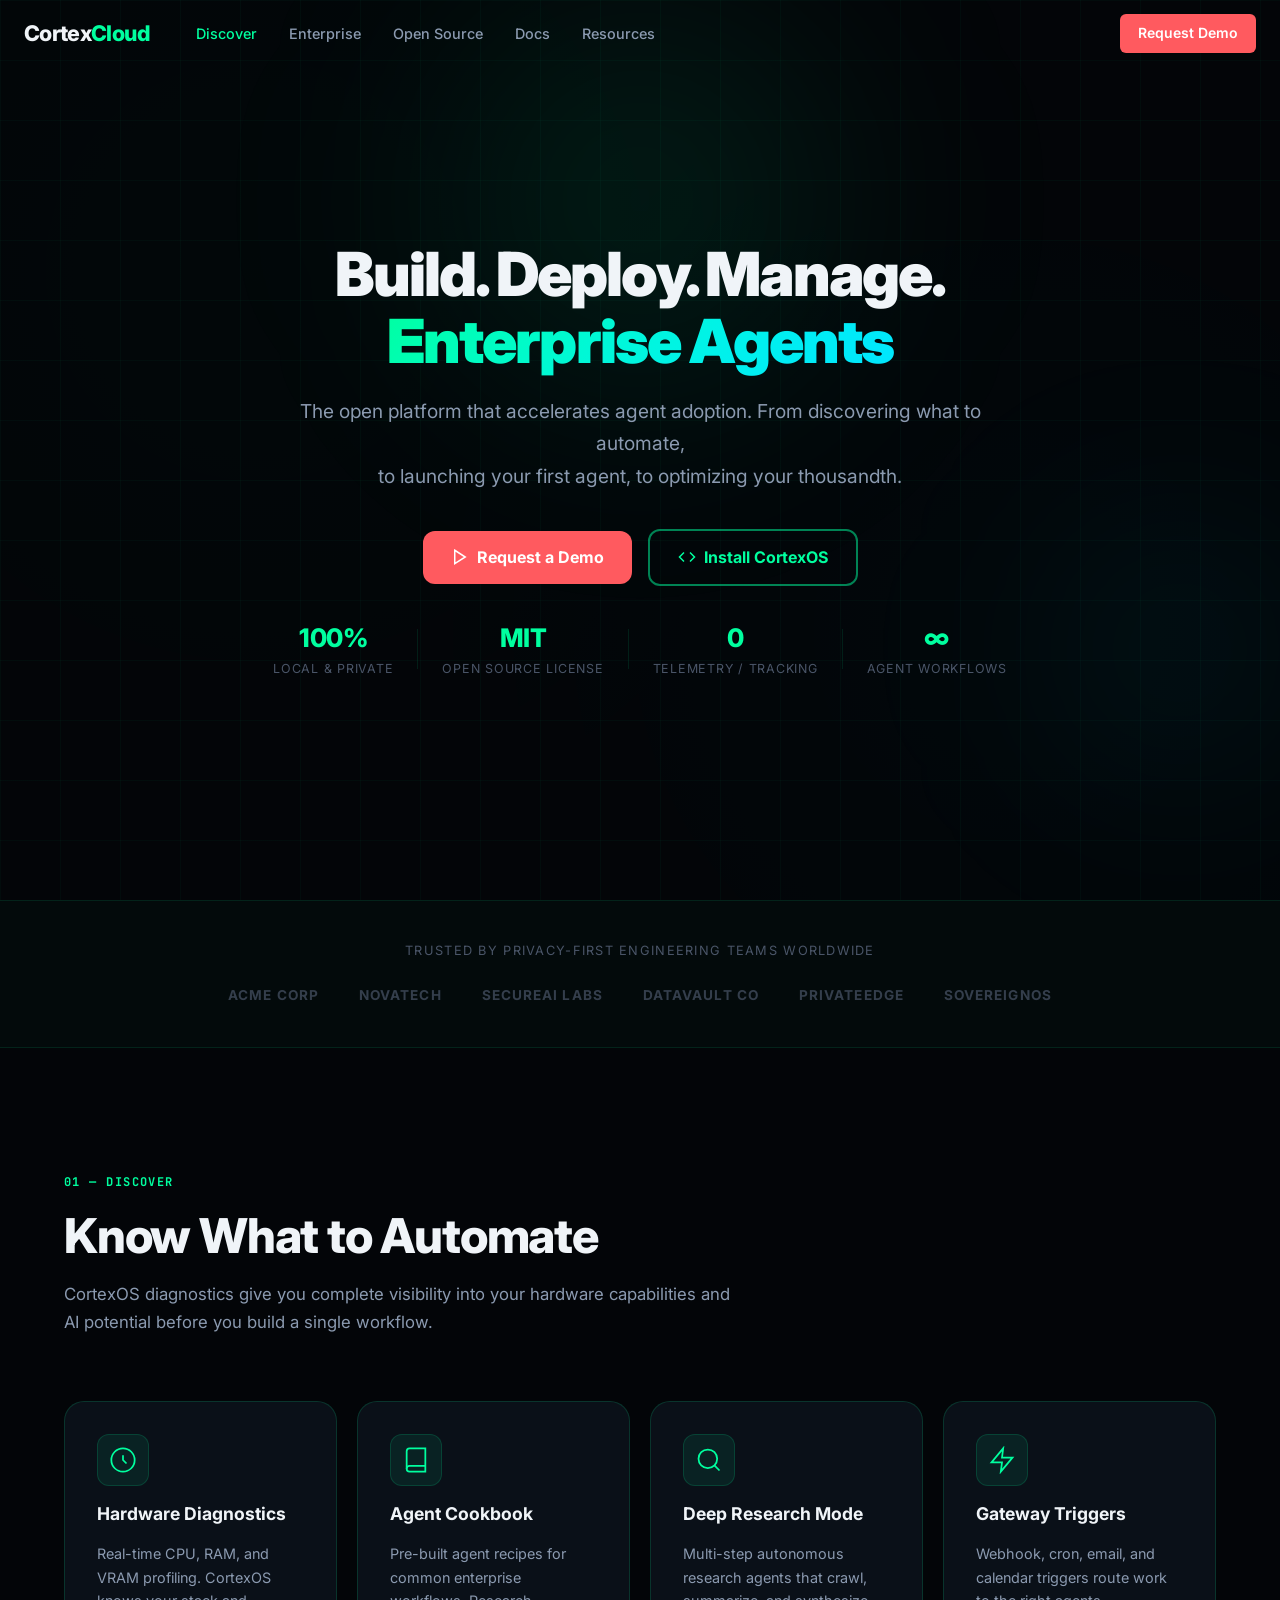
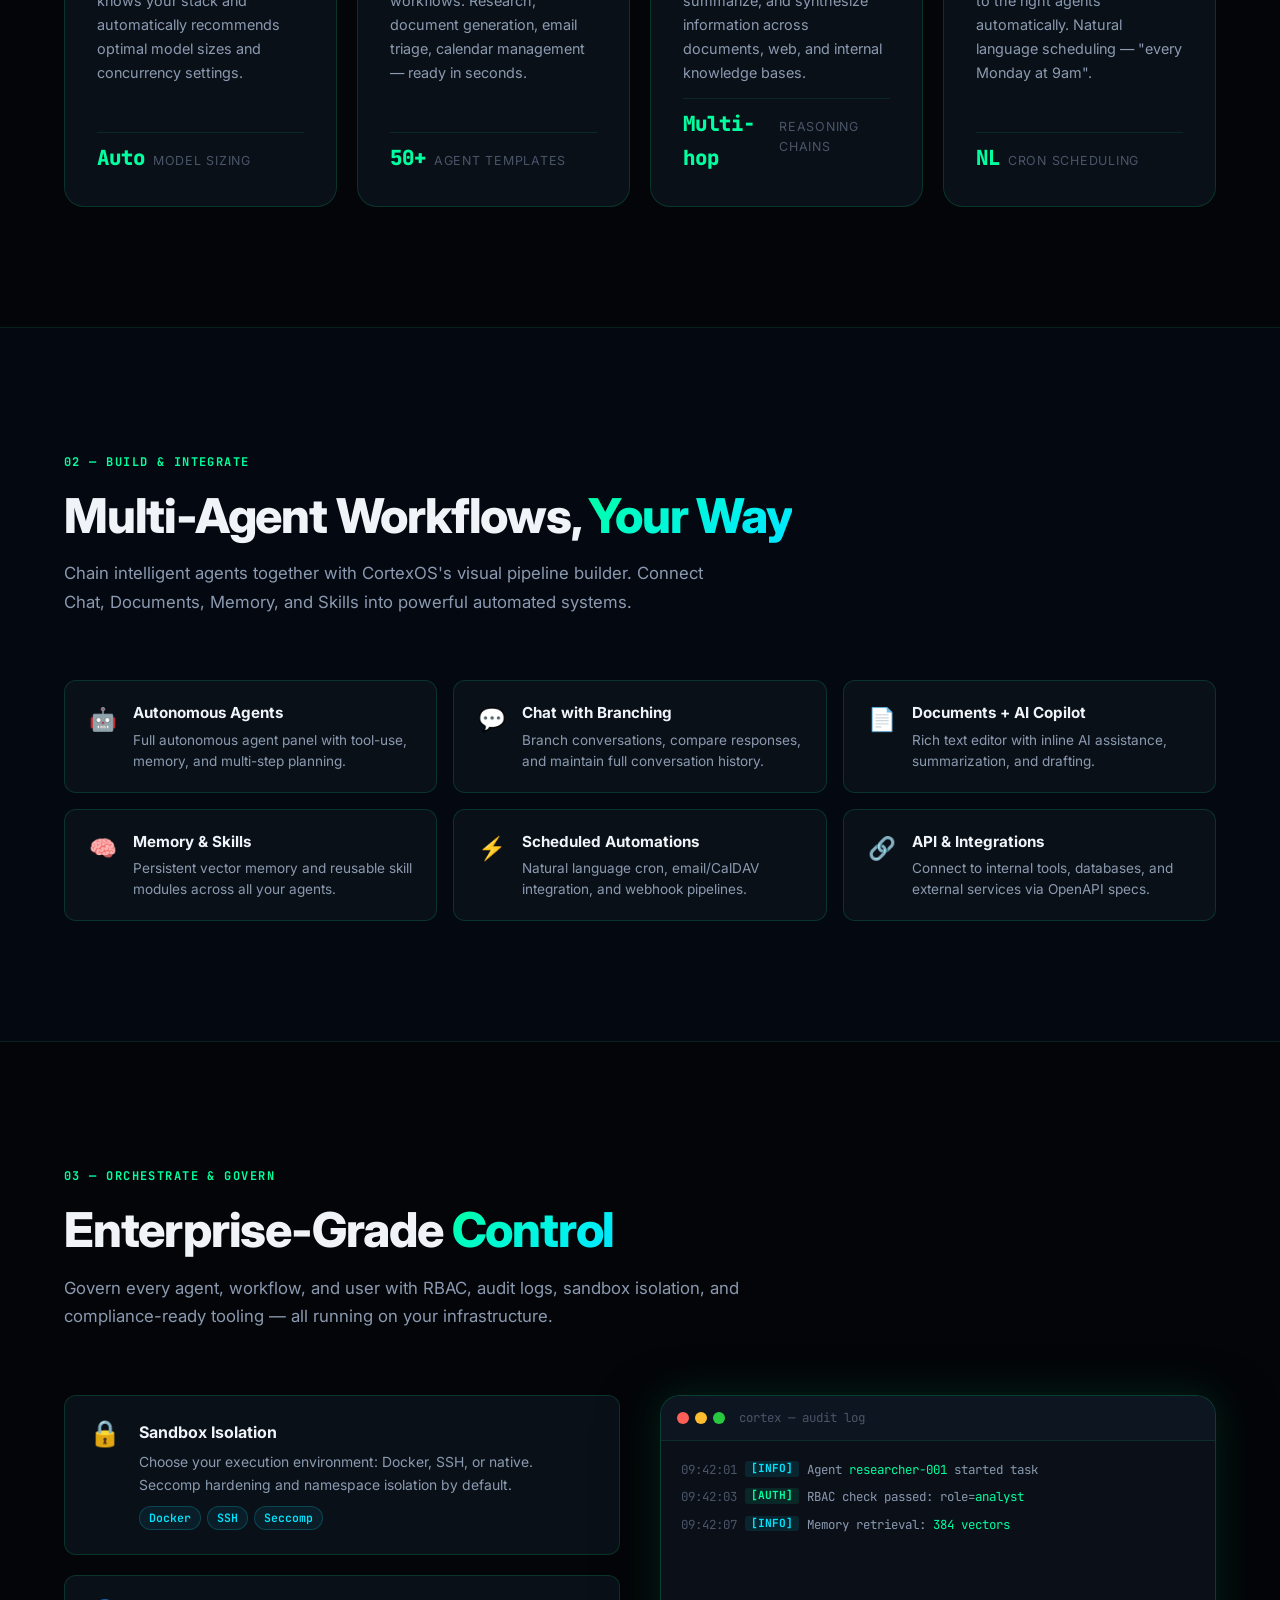
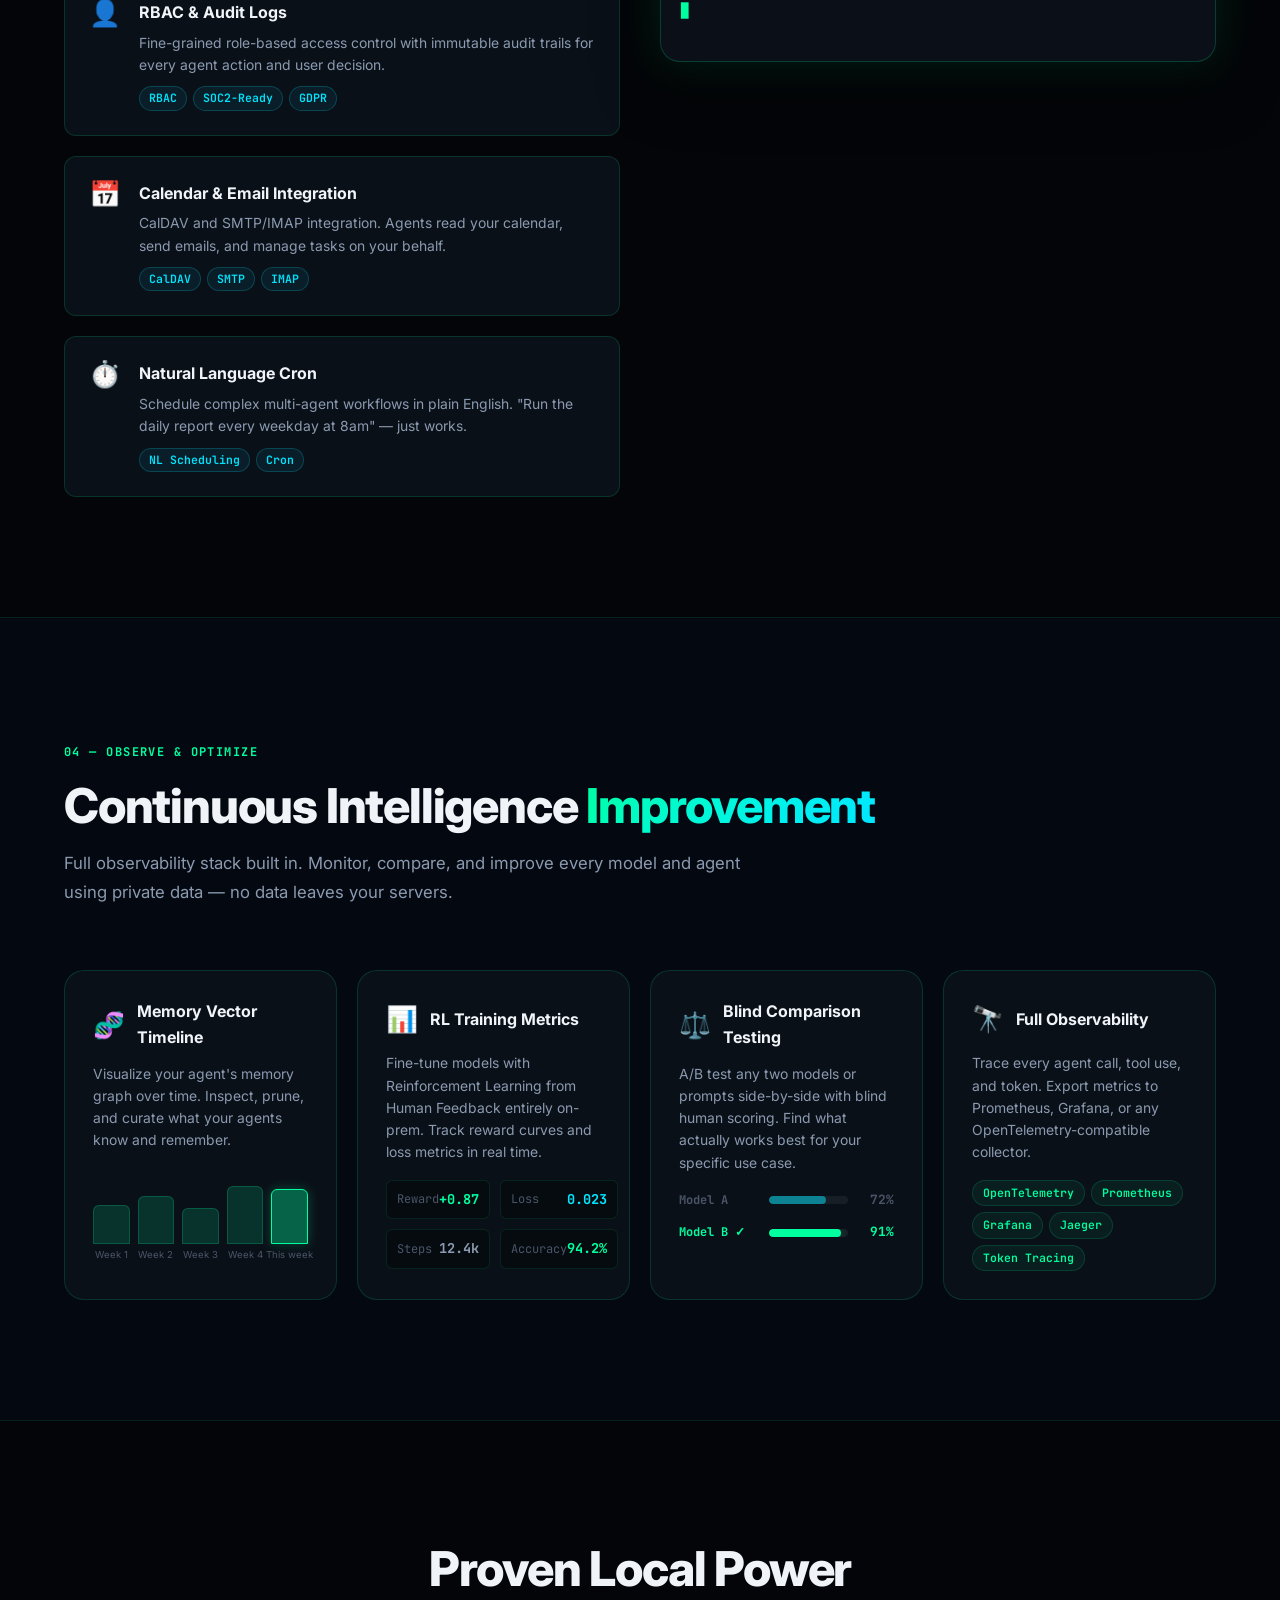
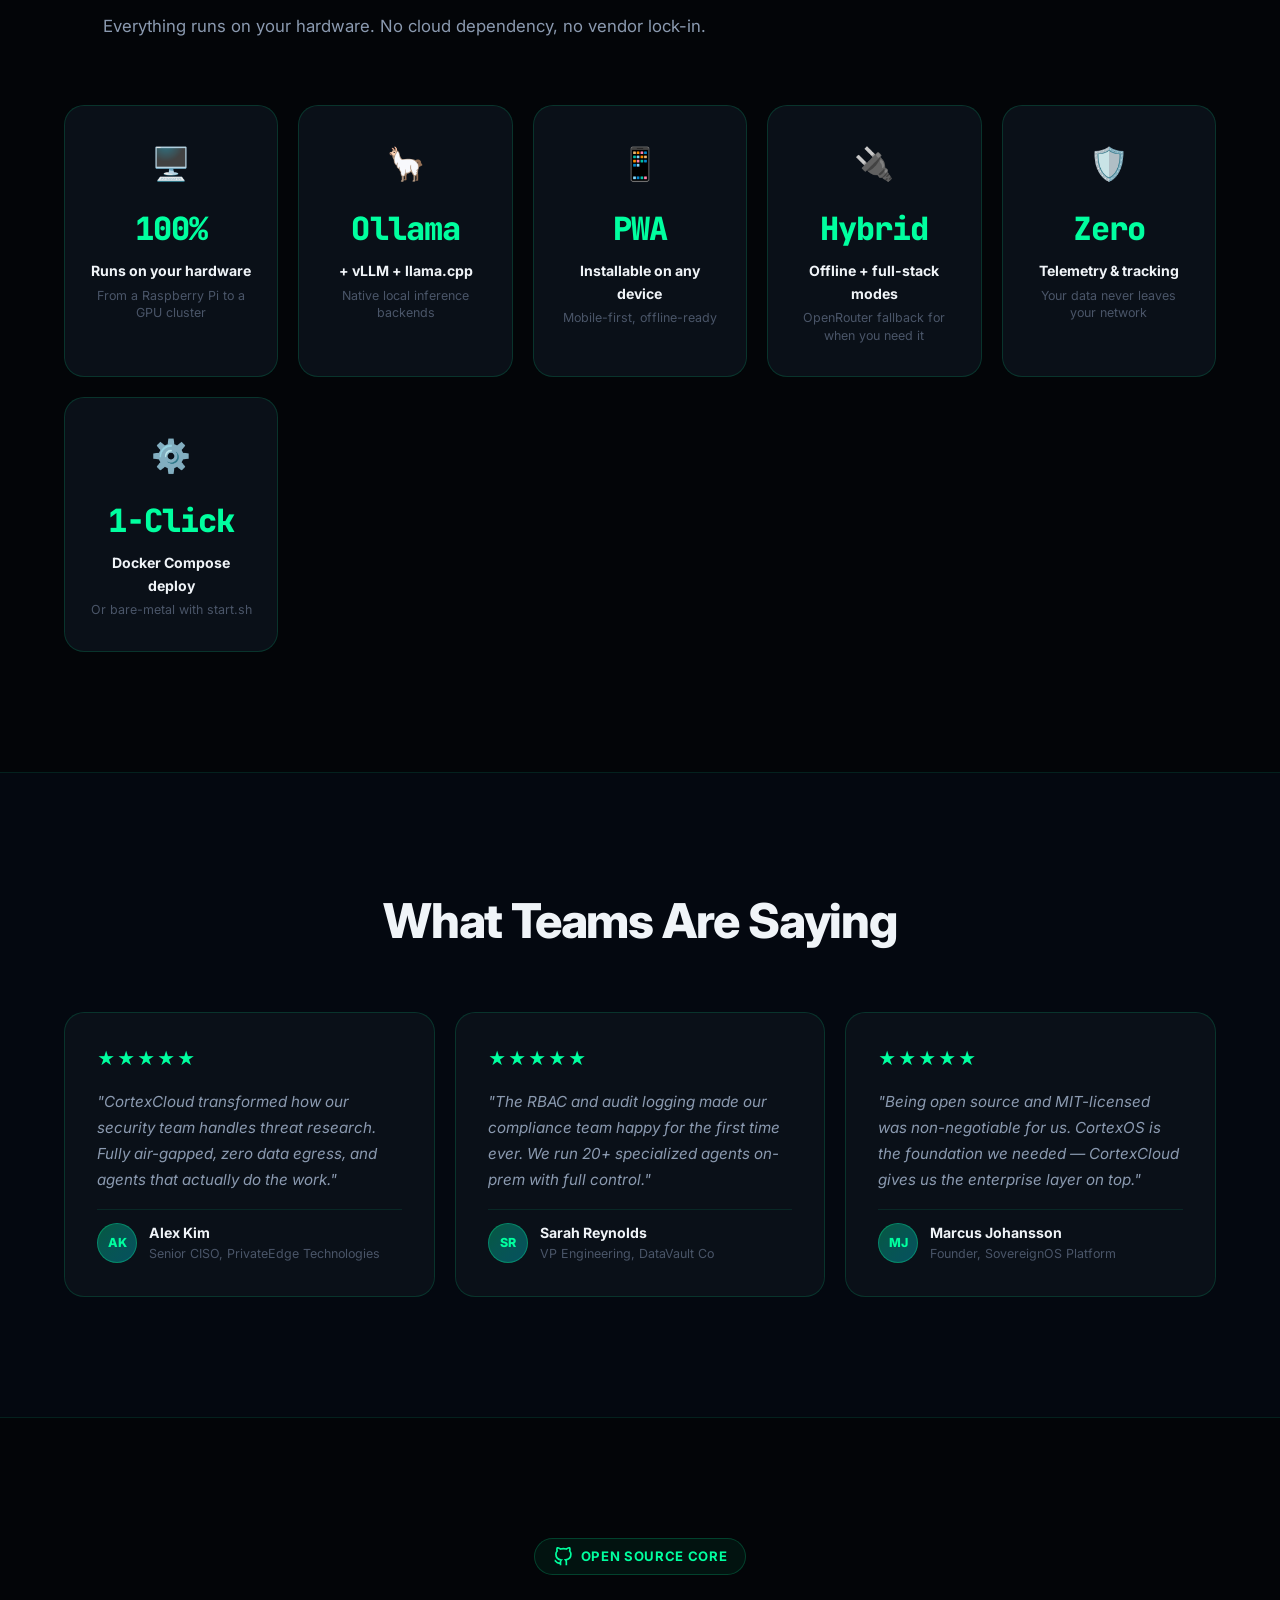
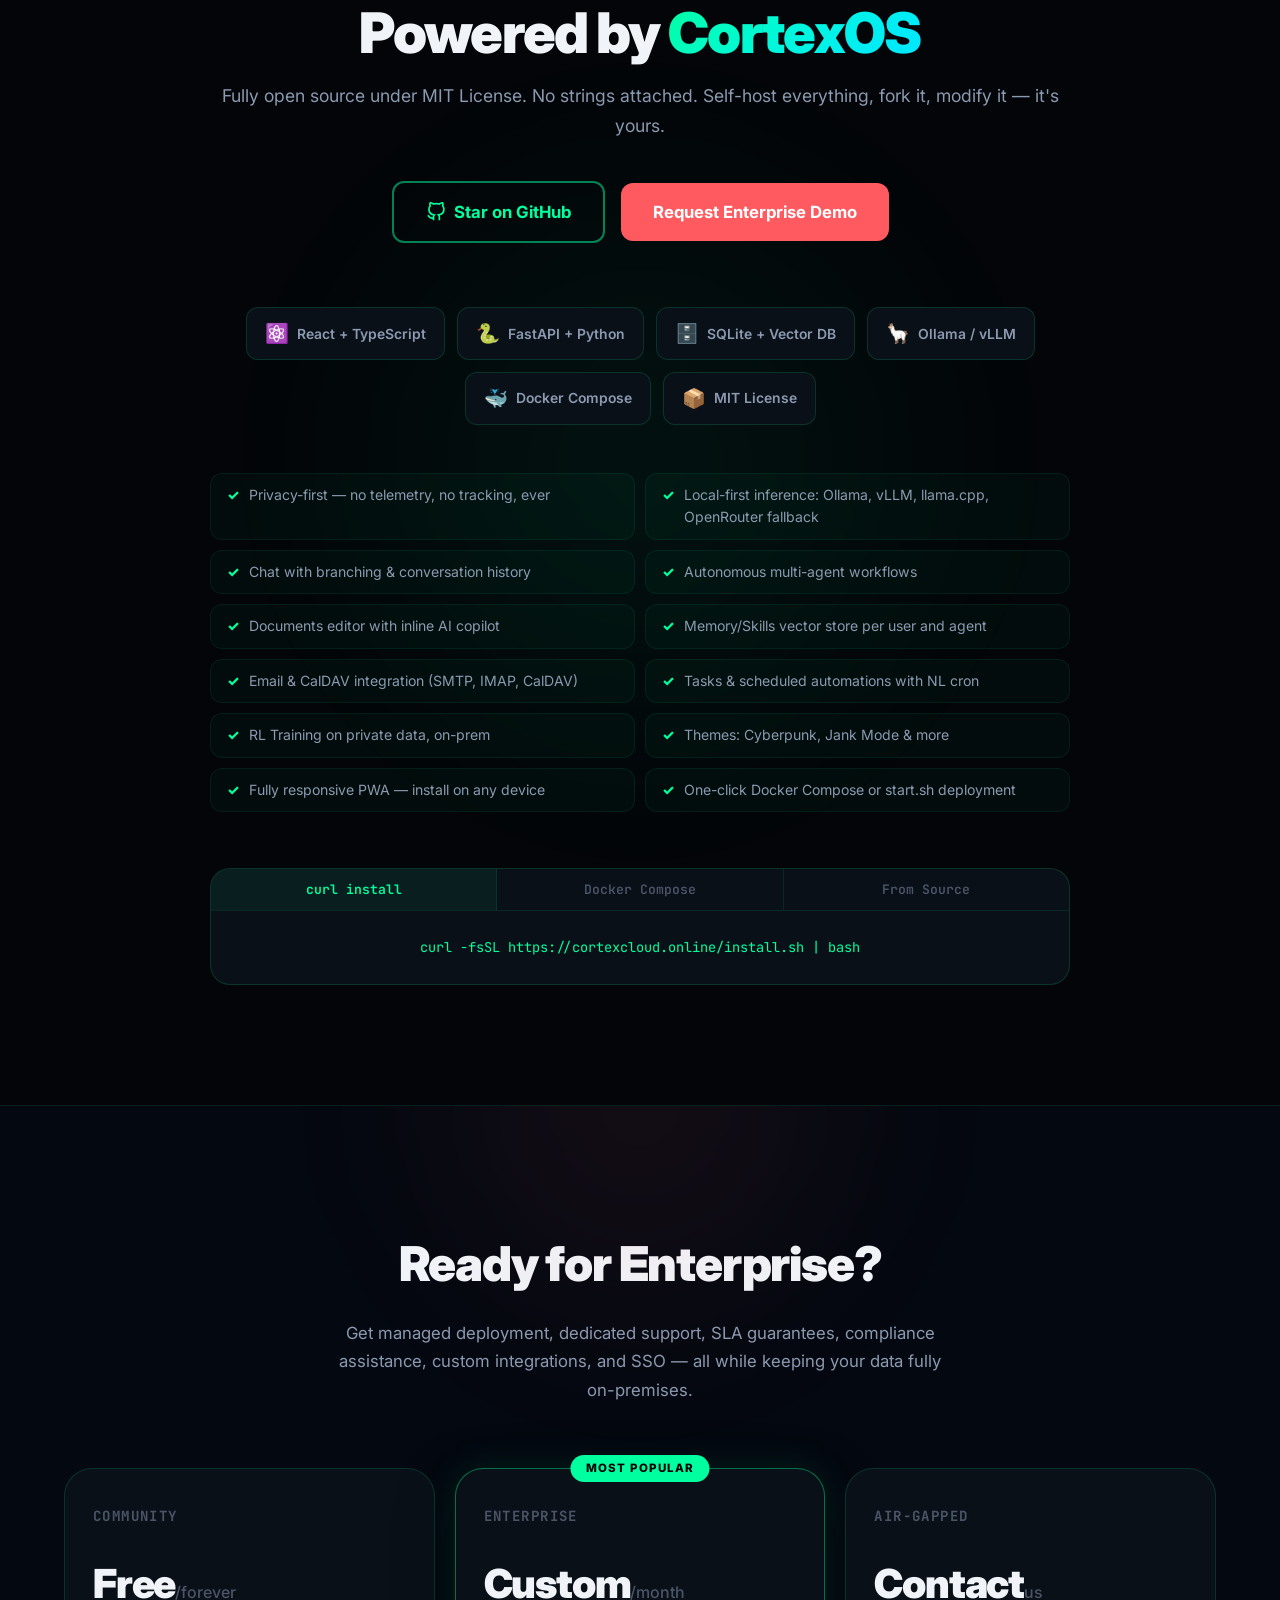
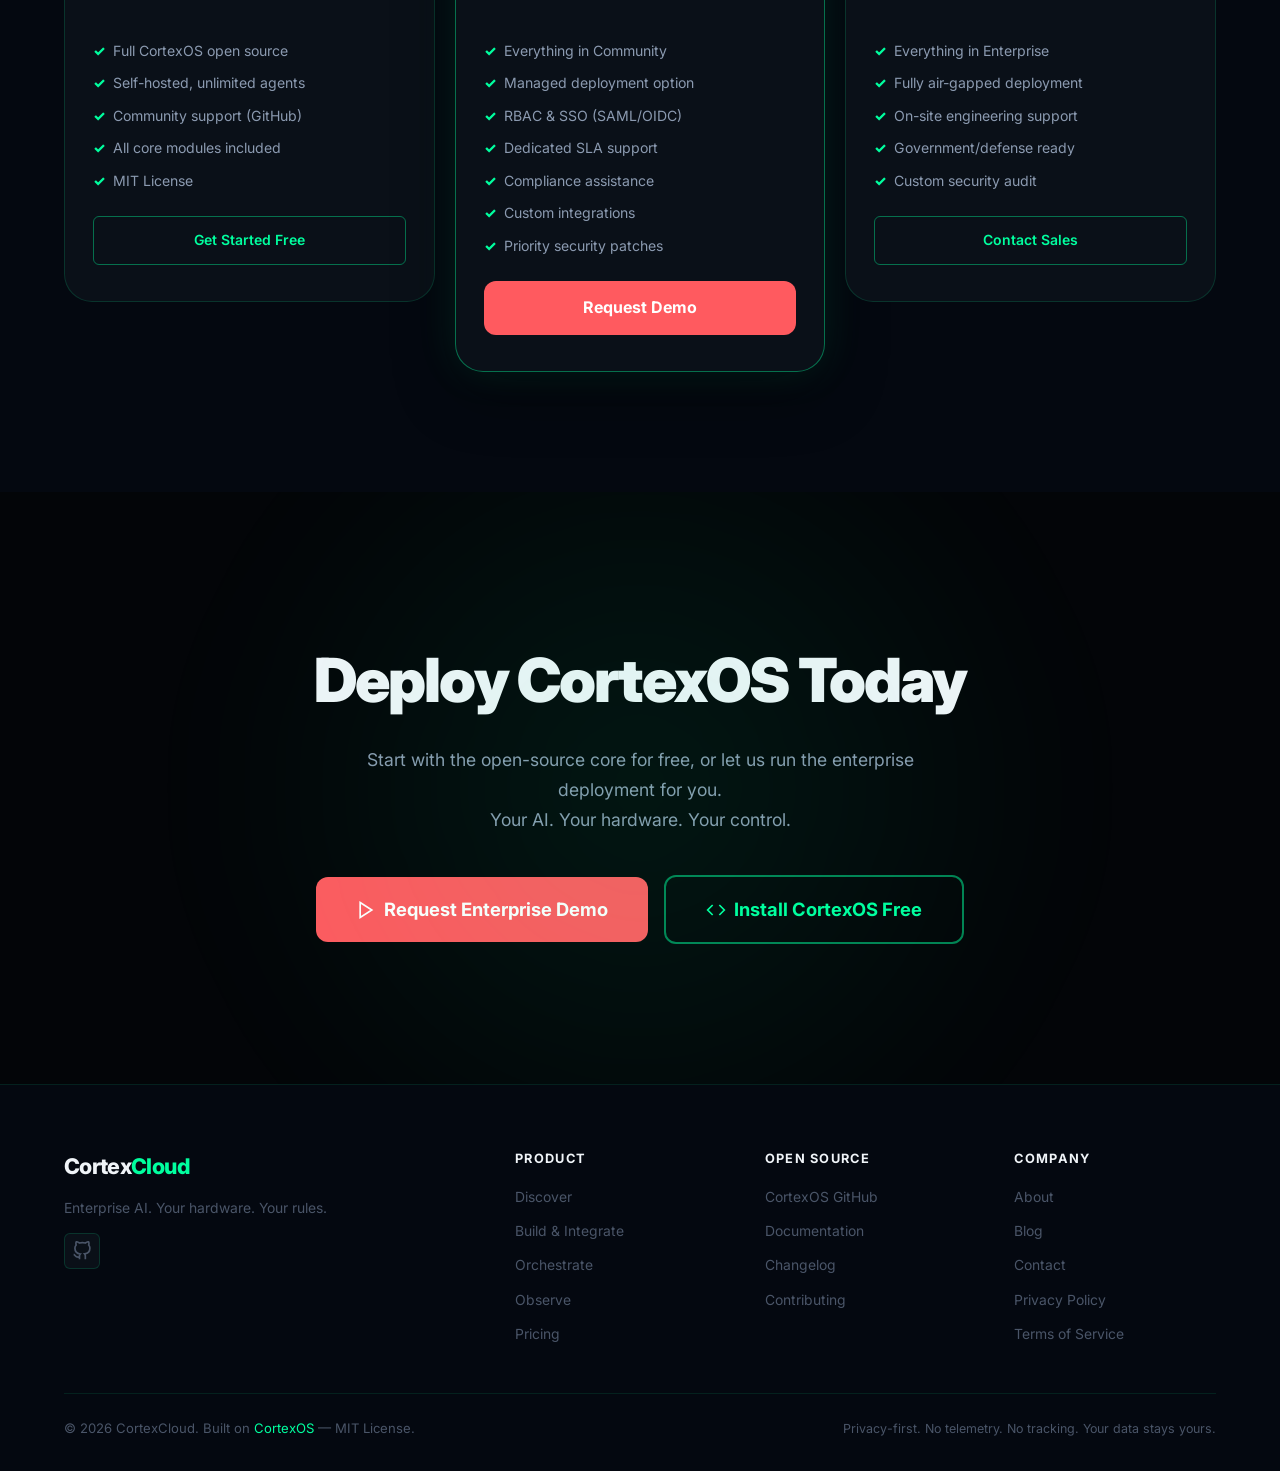
==== commit 5b3164b9: "Remove CortexOS badge and quick install section from index.html hero" ====
--- a/index.html
+++ b/index.html
@@ -58,10 +58,7 @@
       <div class="hero-glow-orb orb-2" aria-hidden="true"></div>
 
       <div class="hero-inner">
-        <div class="hero-badge" id="hero-badge">
-          <span class="badge-dot"></span>
-          Powered by CortexOS — Open Source MIT
-        </div>
+
 
 
 
@@ -86,16 +83,7 @@
           </a>
         </div>
 
-        <div class="hero-install-block" id="hero-install">
-          <span class="install-label">Quick Install</span>
-          <div class="install-cmd-wrap">
-            <code class="install-cmd" id="install-cmd">curl -fsSL https://cortexcloud.online/install.sh | bash</code>
-            <button class="copy-btn" id="copy-install-btn" aria-label="Copy install command" title="Copy to clipboard">
-              <svg width="16" height="16" viewBox="0 0 24 24" fill="none" stroke="currentColor" stroke-width="2" aria-hidden="true"><rect x="9" y="9" width="13" height="13" rx="2" ry="2"/><path d="M5 15H4a2 2 0 0 1-2-2V4a2 2 0 0 1 2-2h9a2 2 0 0 1 2 2v1"/></svg>
-              <span class="copy-text">Copy</span>
-            </button>
-          </div>
-        </div>
+
 
         <div class="hero-stats" aria-label="Key metrics">
           <div class="hero-stat">
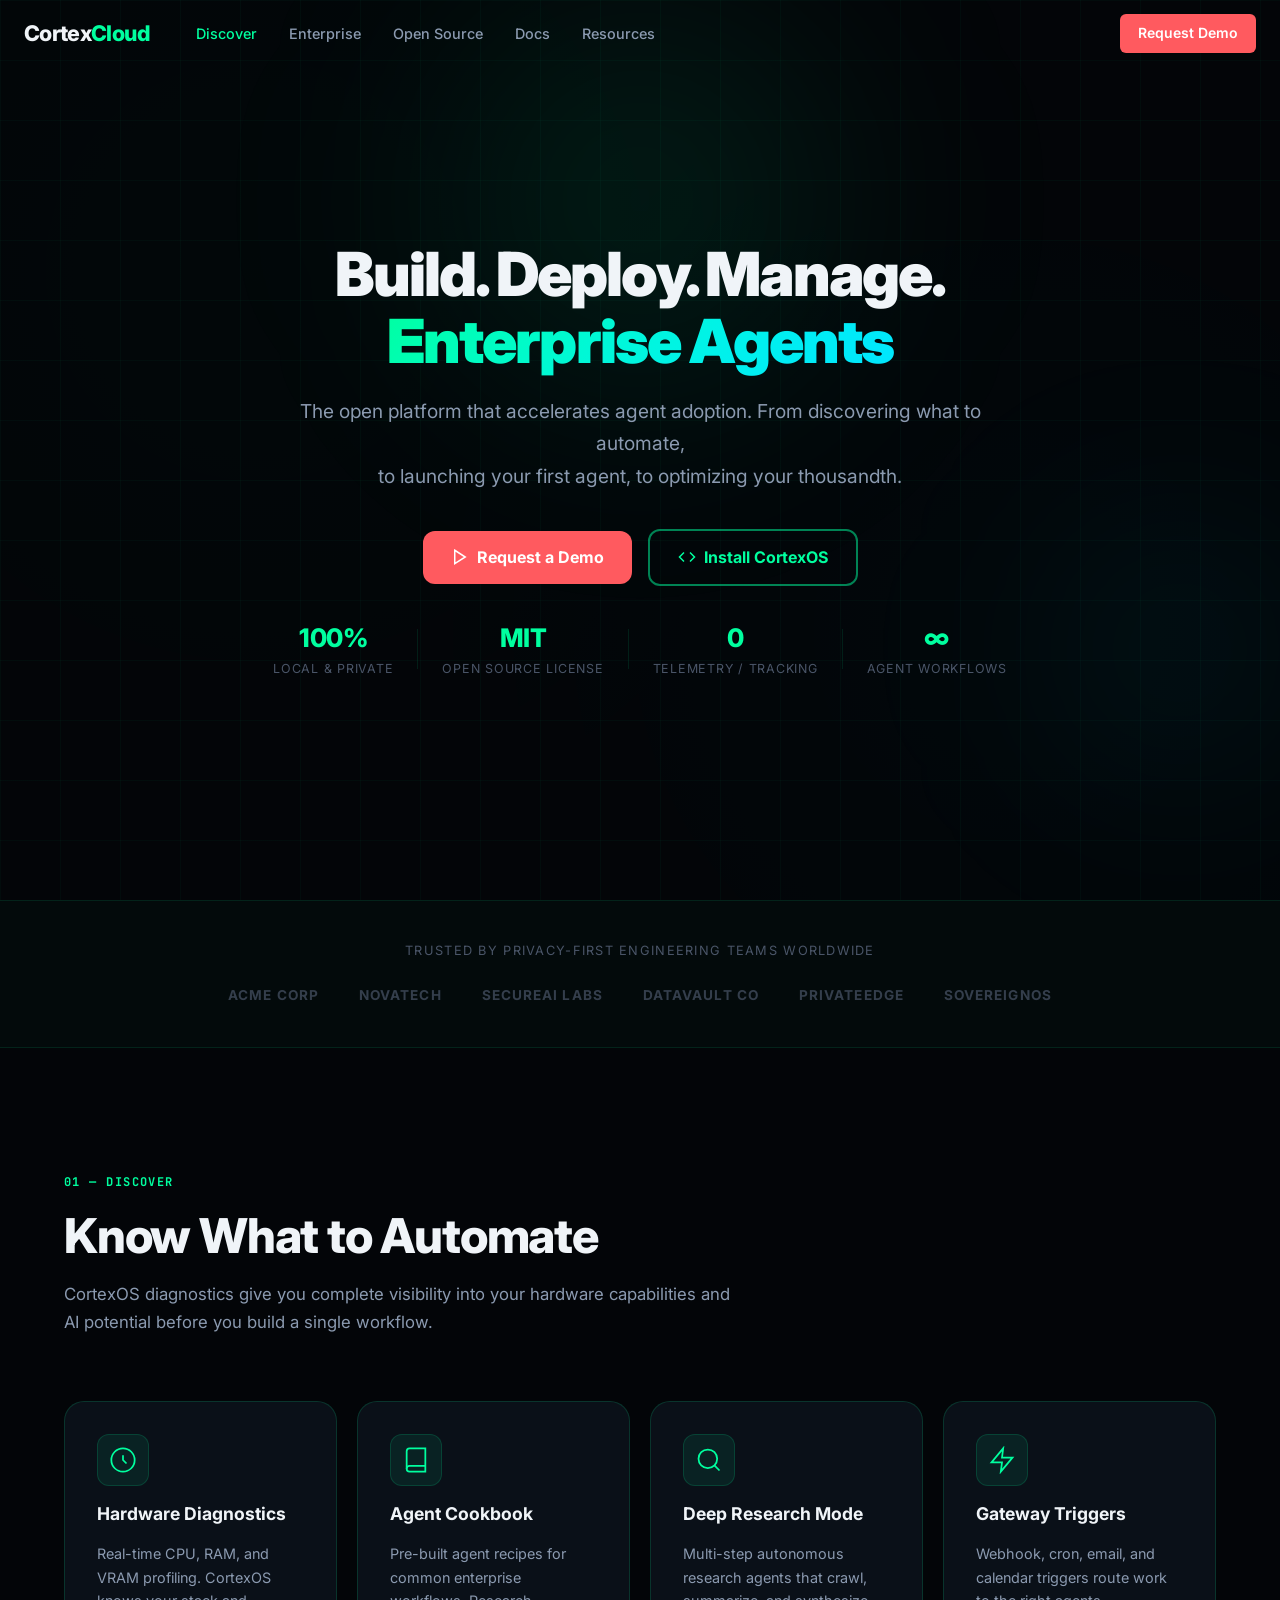
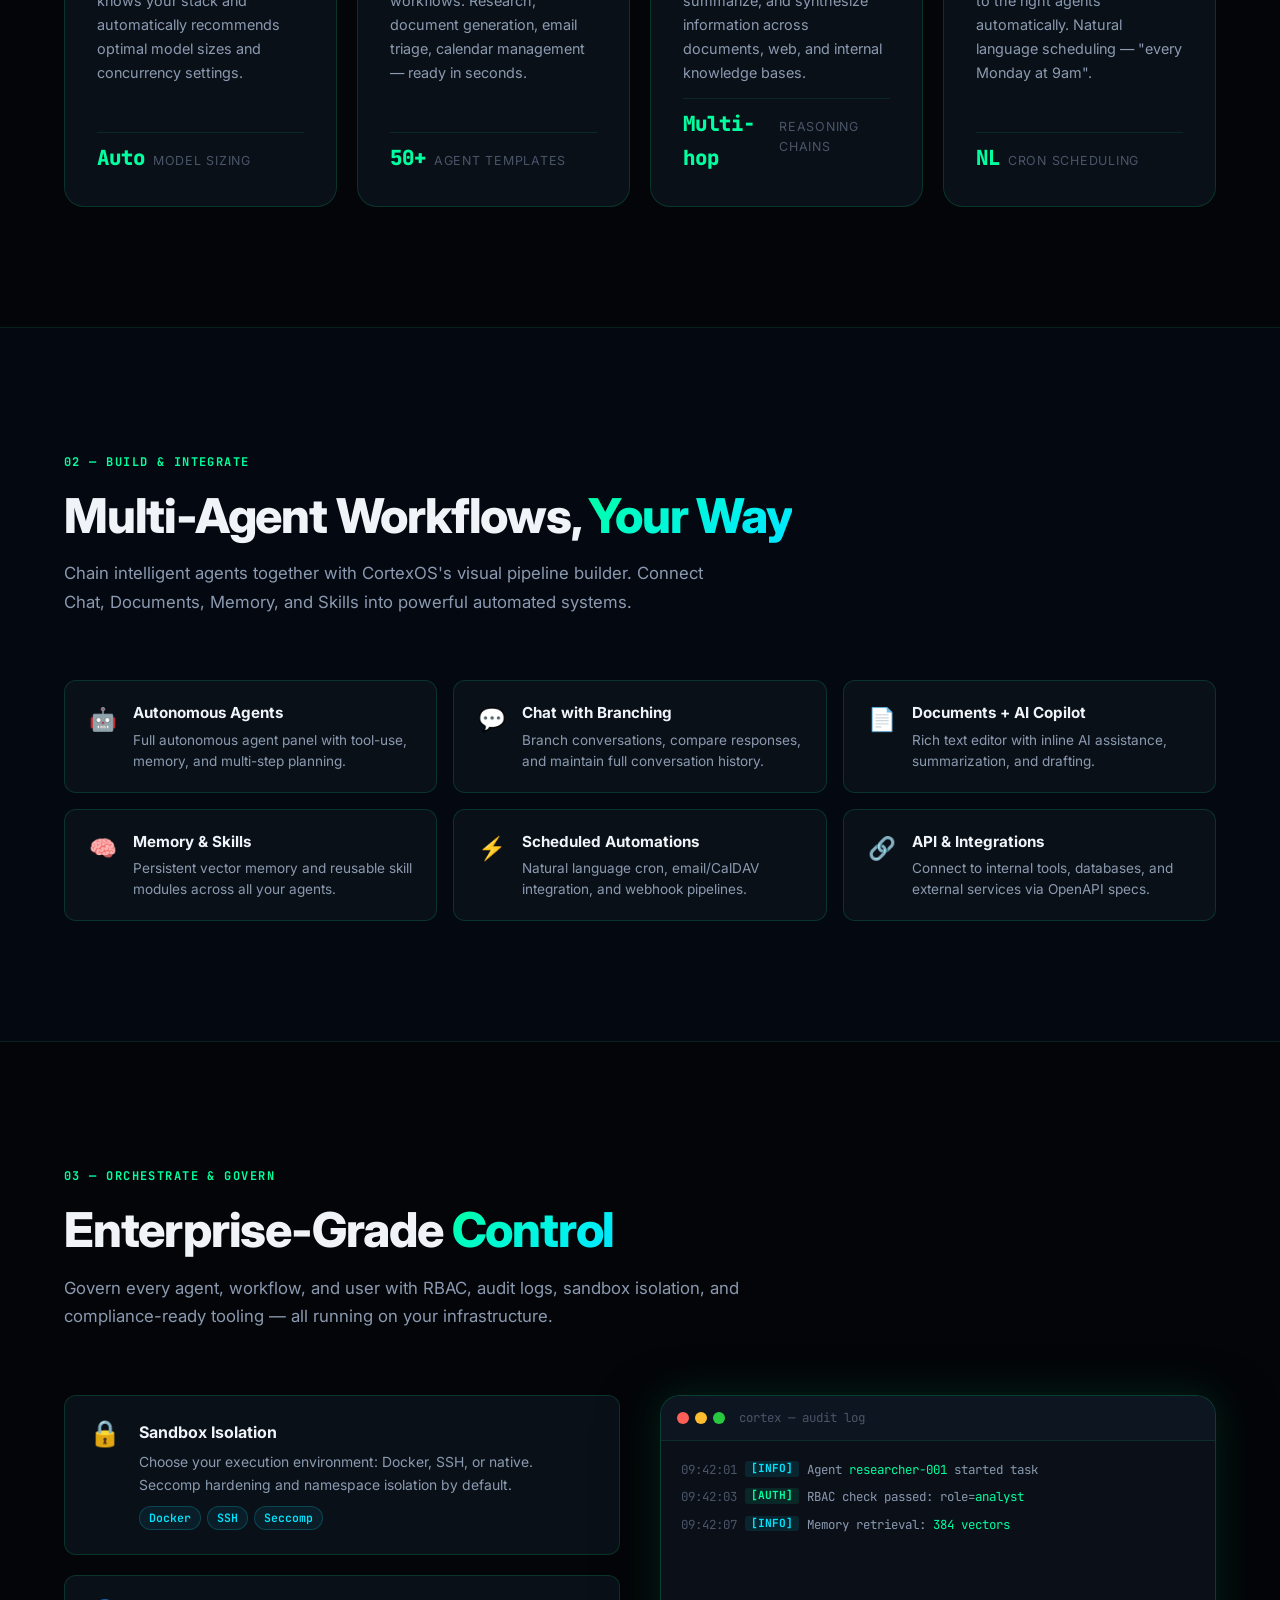
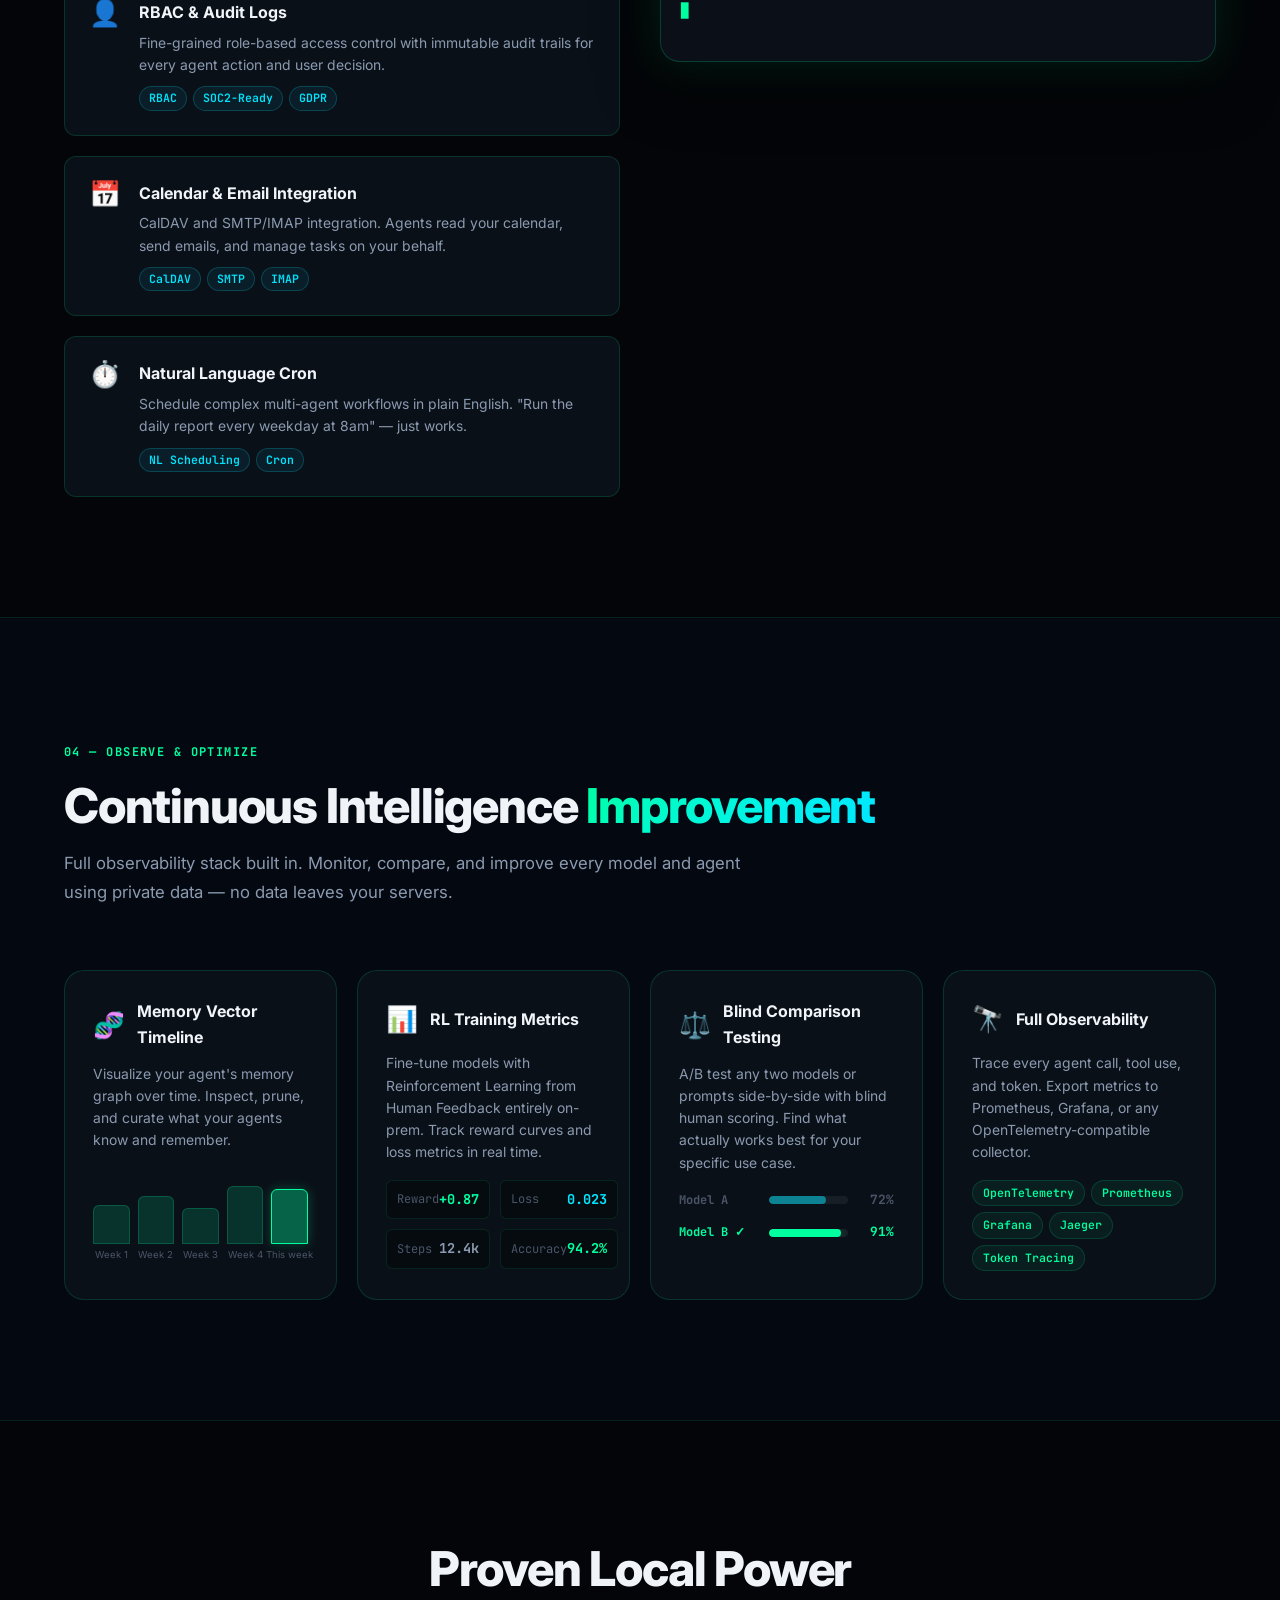
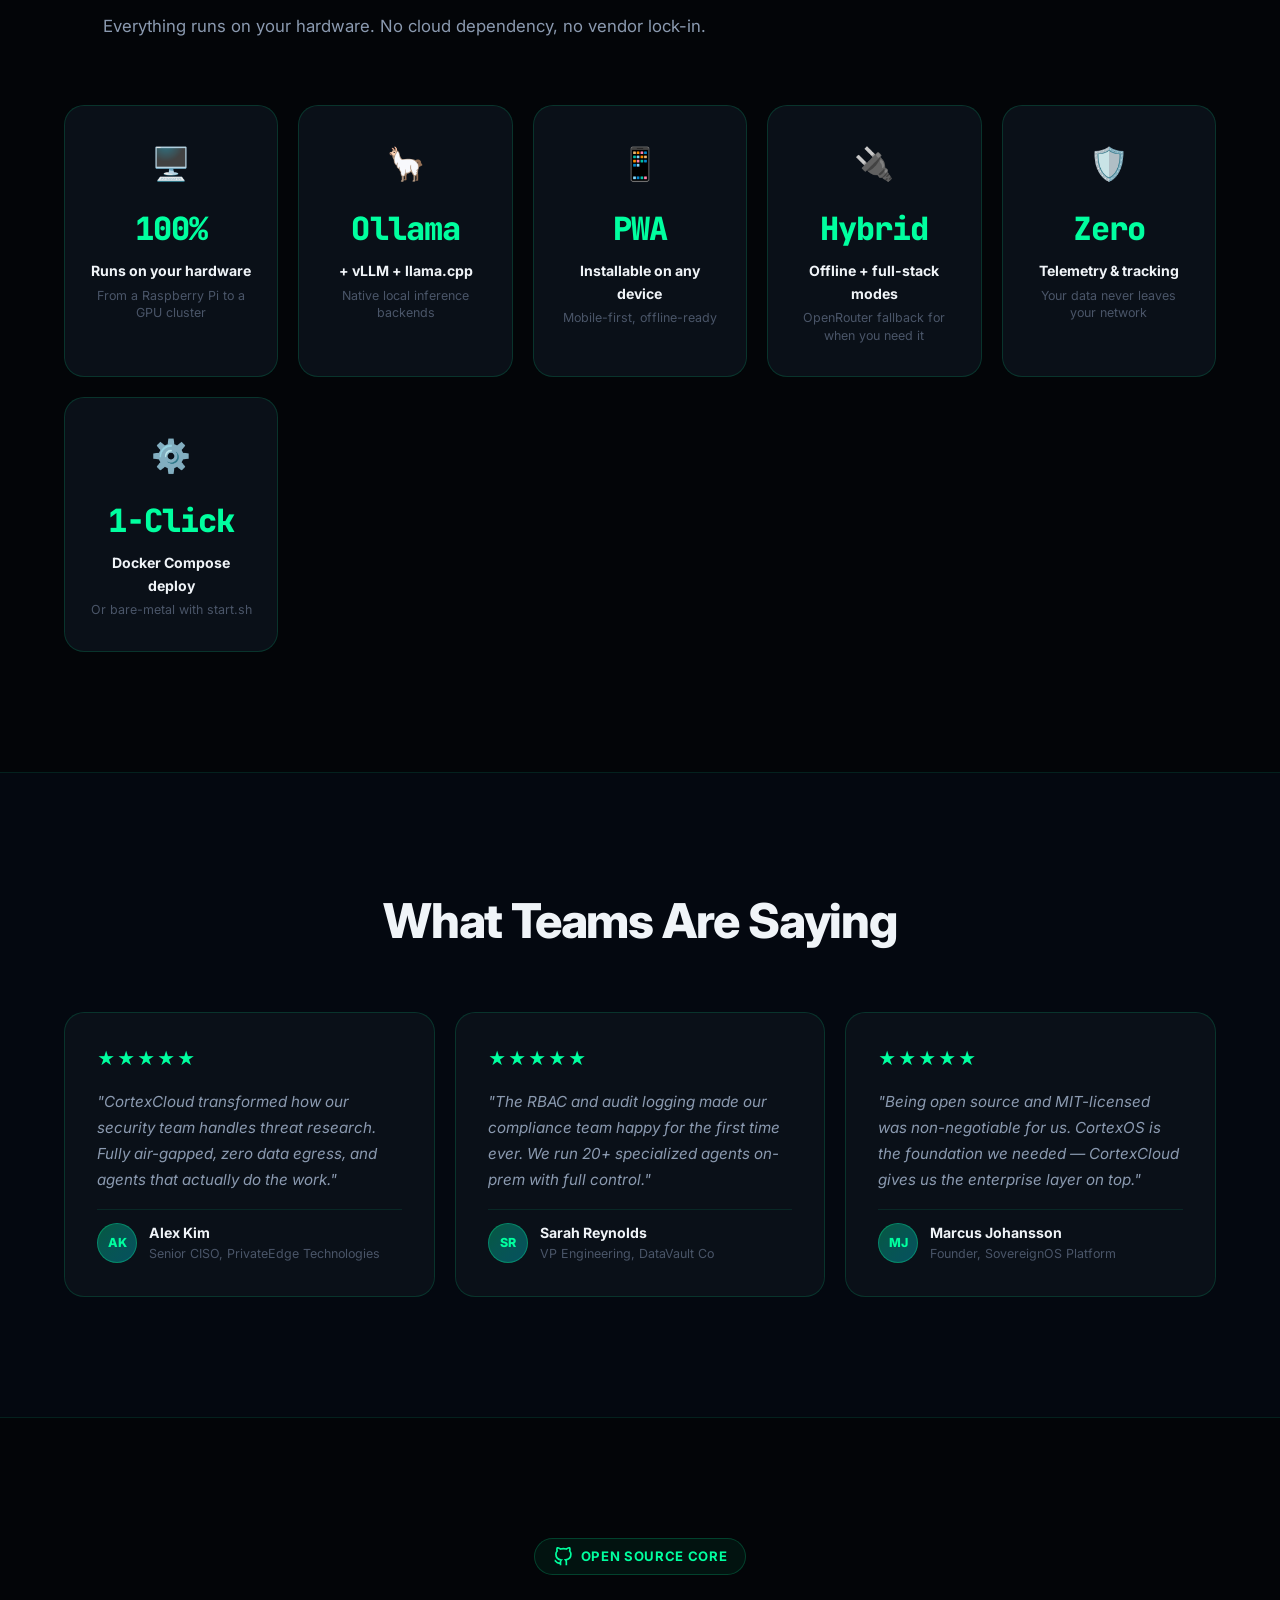
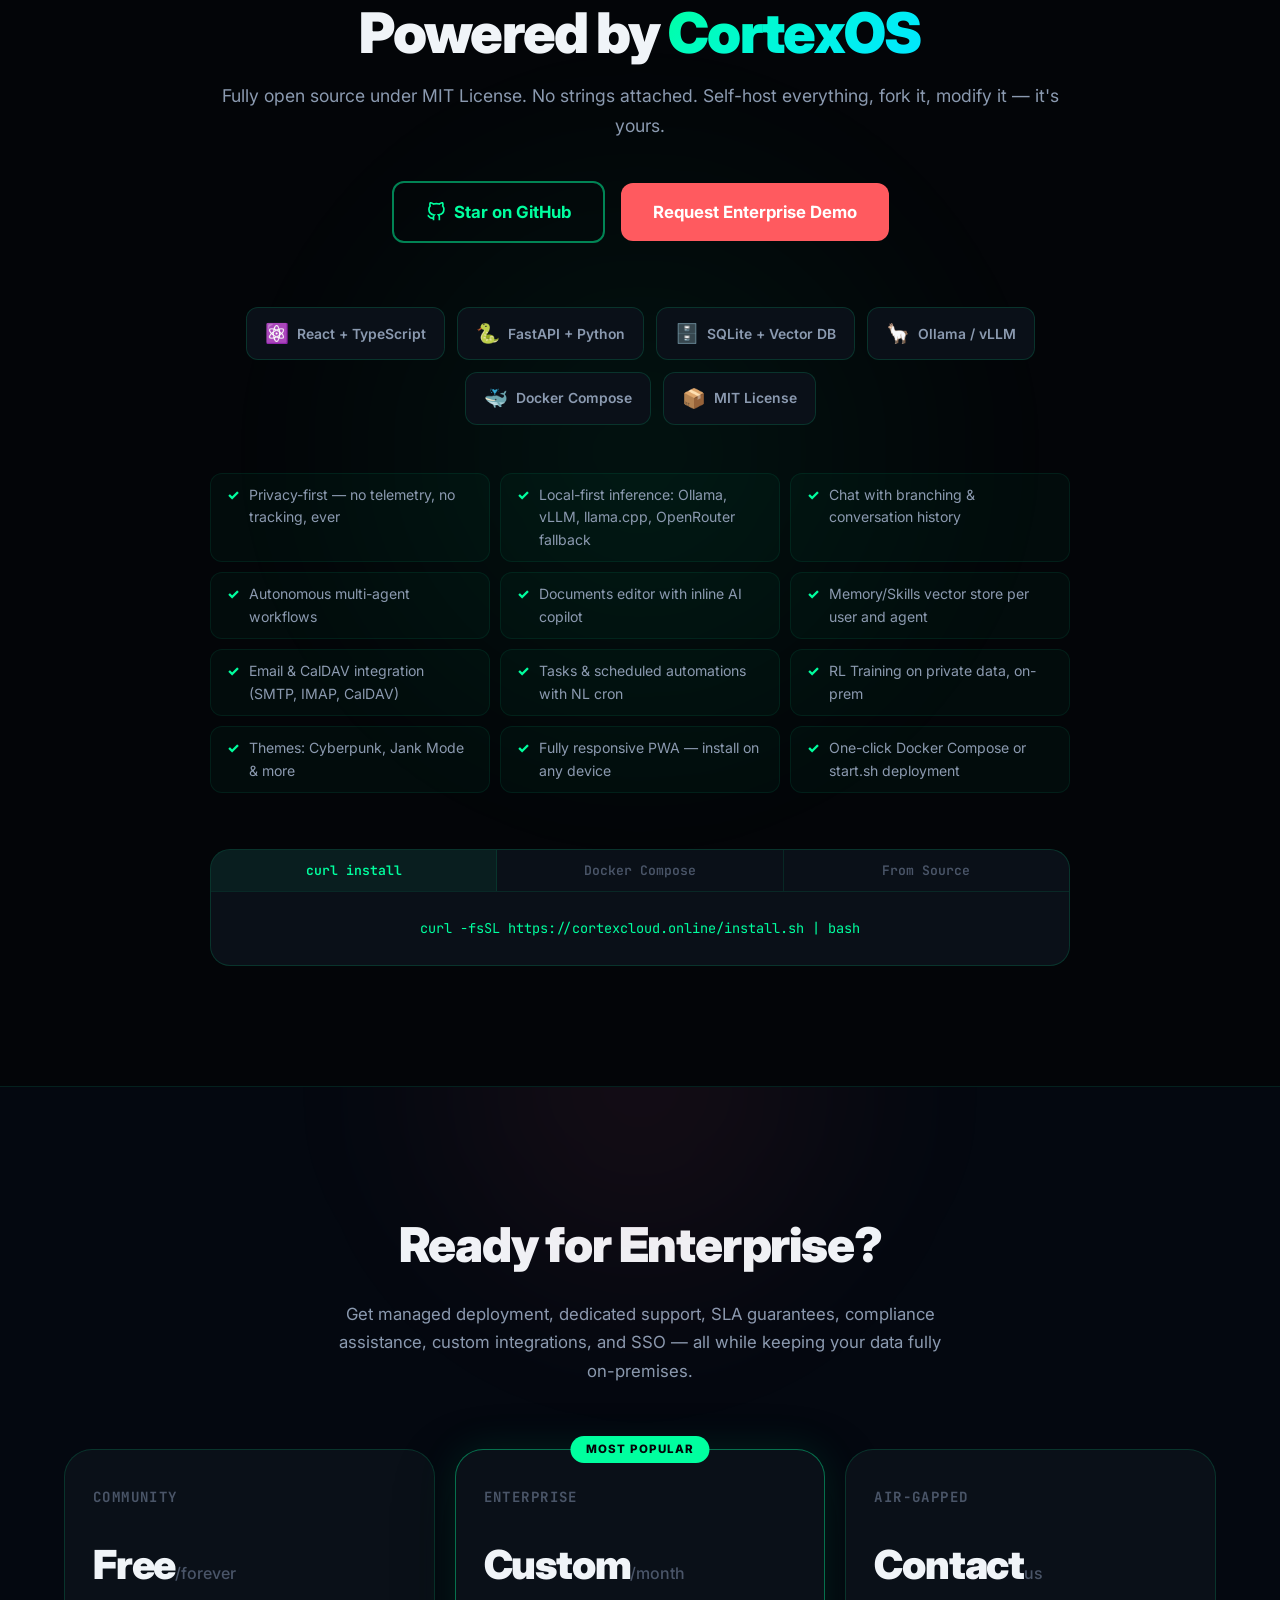
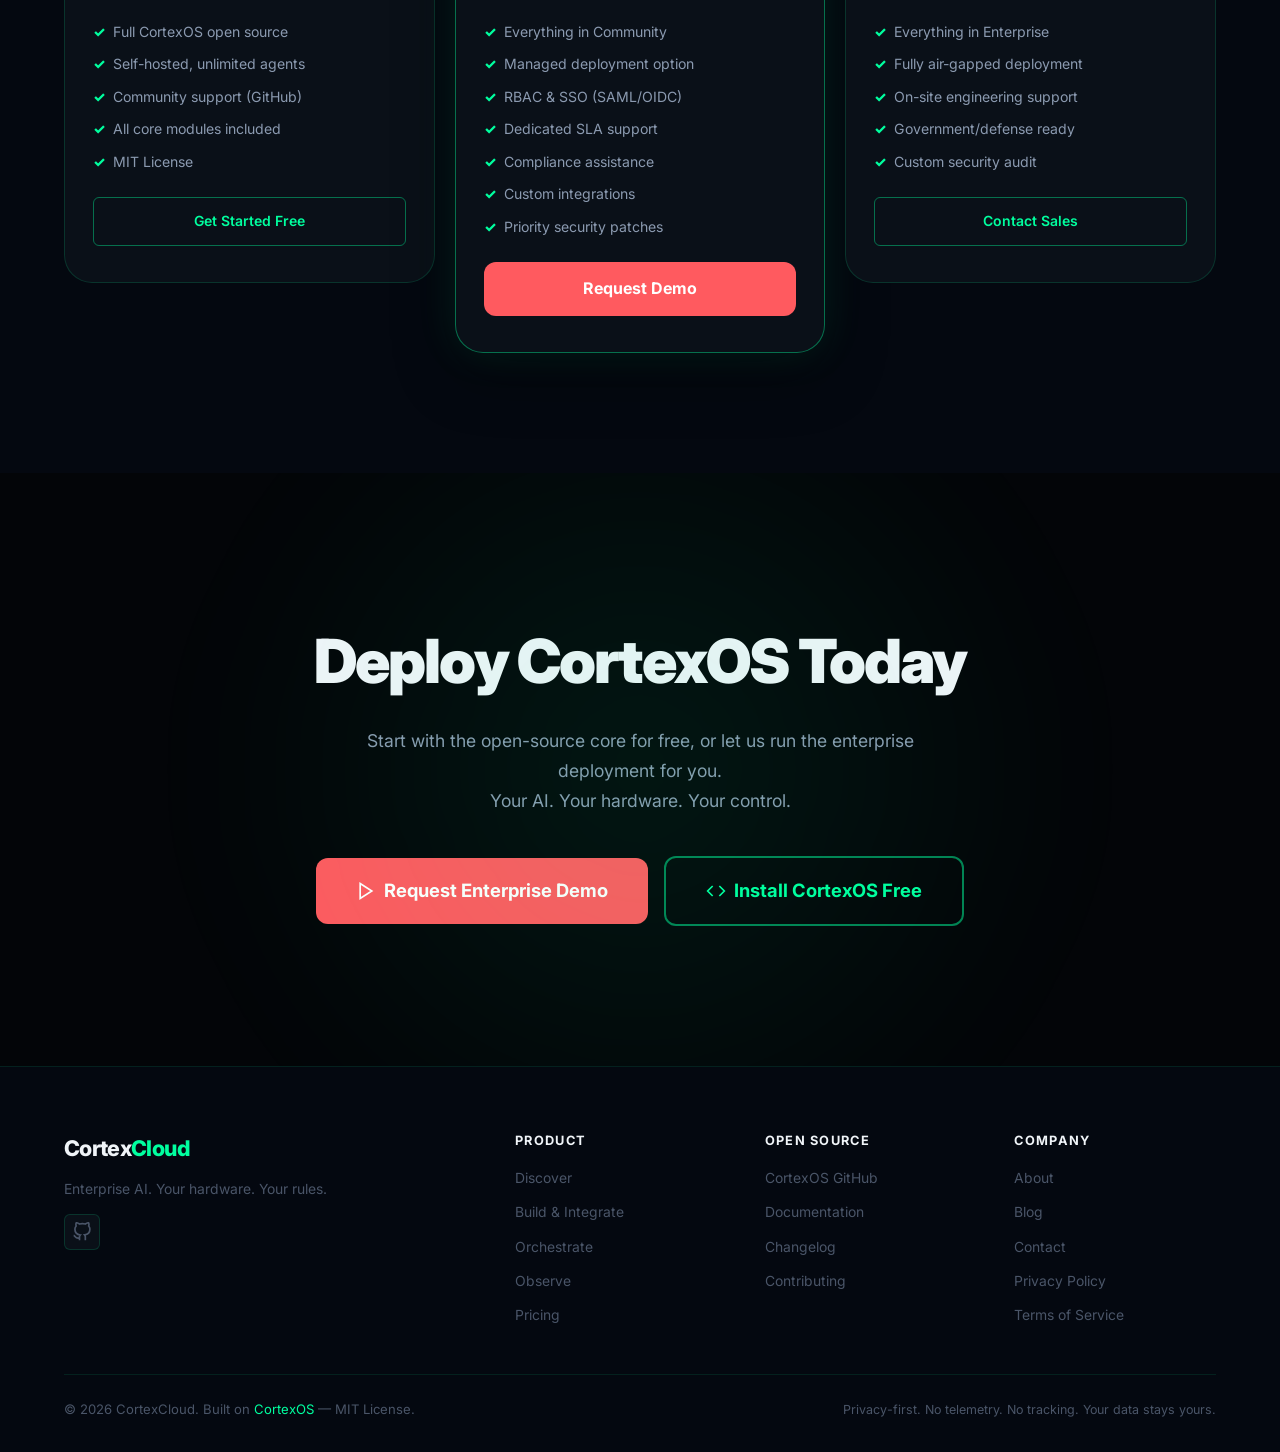
==== commit 254039db: "Use generated logo.png as favicon across all pages" ====
--- a/index.html
+++ b/index.html
@@ -12,6 +12,7 @@
   <link rel="preconnect" href="https://fonts.gstatic.com" crossorigin />
   <link href="https://fonts.googleapis.com/css2?family=Inter:wght@300;400;500;600;700;800;900&family=JetBrains+Mono:wght@400;500;600;700&display=swap" rel="stylesheet" />
   <link rel="stylesheet" href="style.css" />
+  <link rel="icon" type="image/png" href="logo.png" />
 </head>
 <body>
 
--- a/style.css
+++ b/style.css
@@ -1144,7 +1144,7 @@
 
 .oss-features-list {
   display: grid;
-  grid-template-columns: repeat(auto-fit, minmax(300px, 1fr));
+  grid-template-columns: repeat(auto-fit, minmax(260px, 1fr));
   gap: 10px;
   text-align: left;
   margin-bottom: 56px;
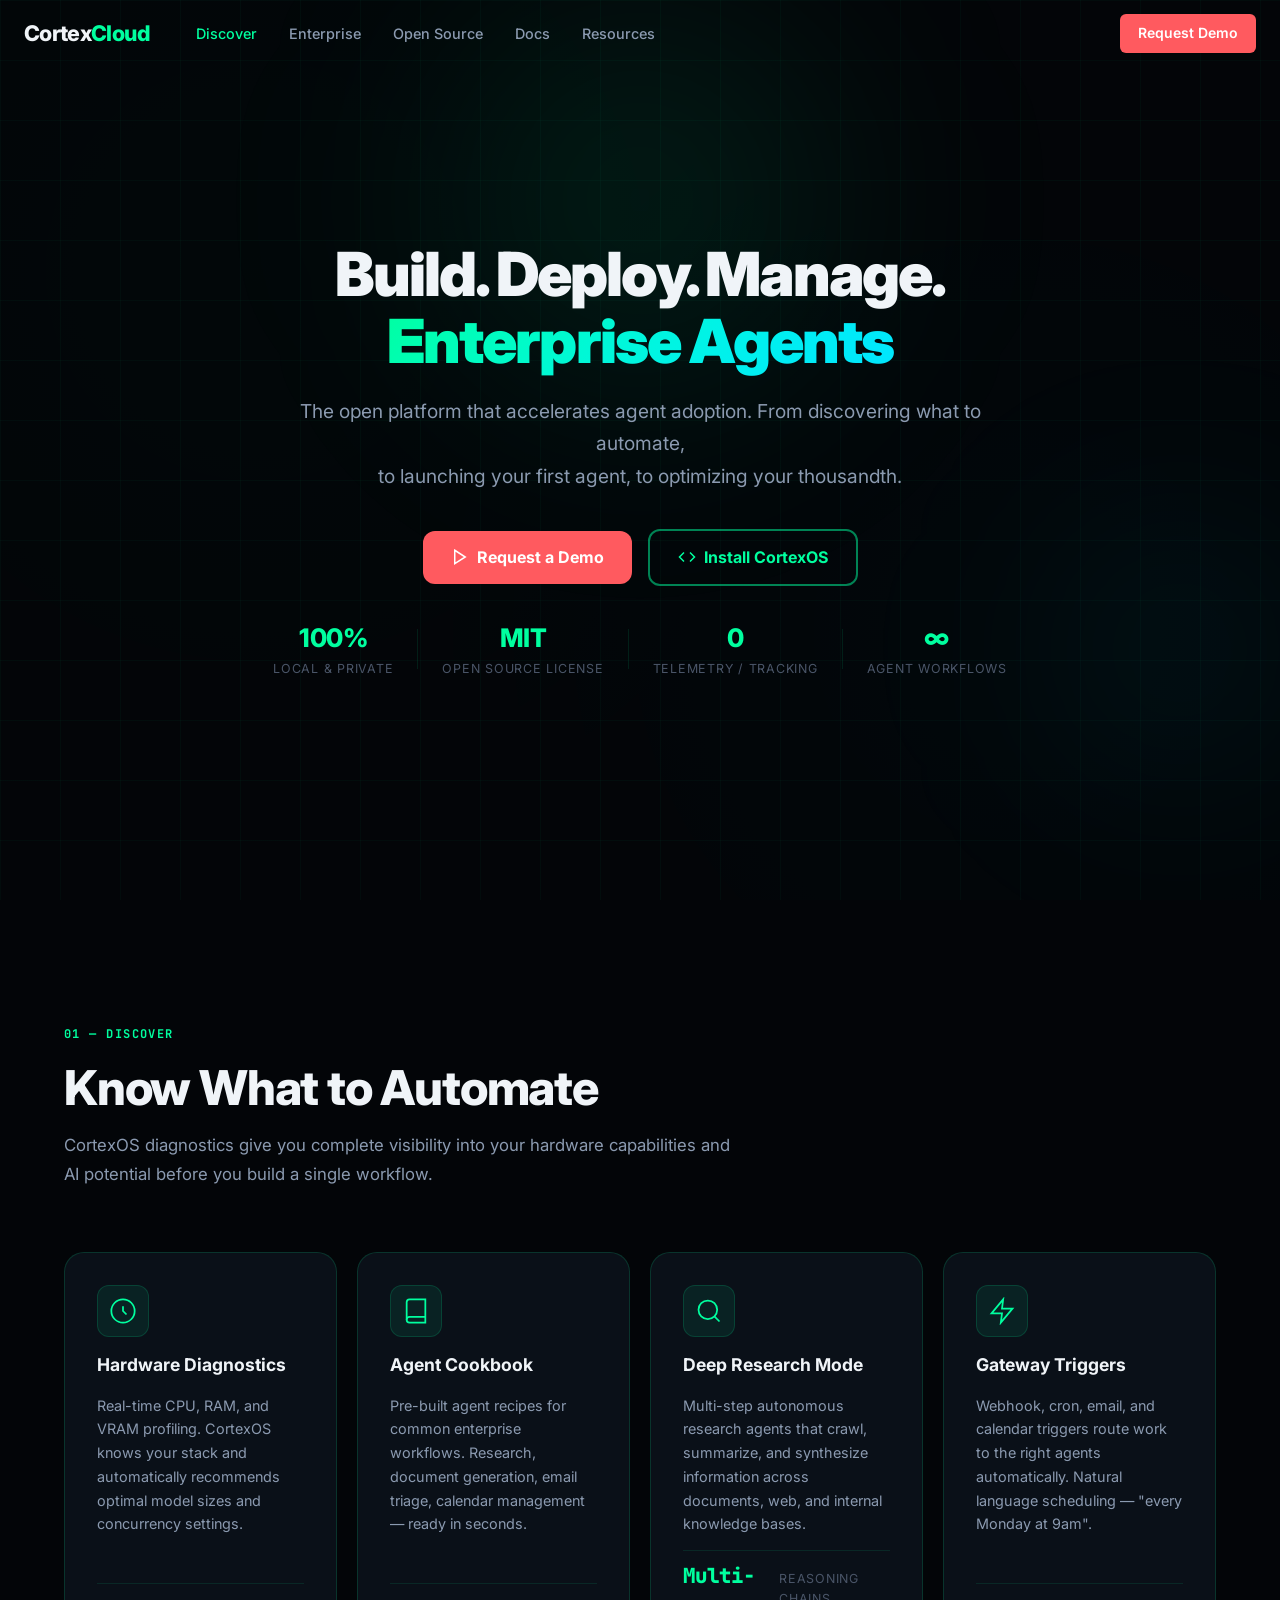
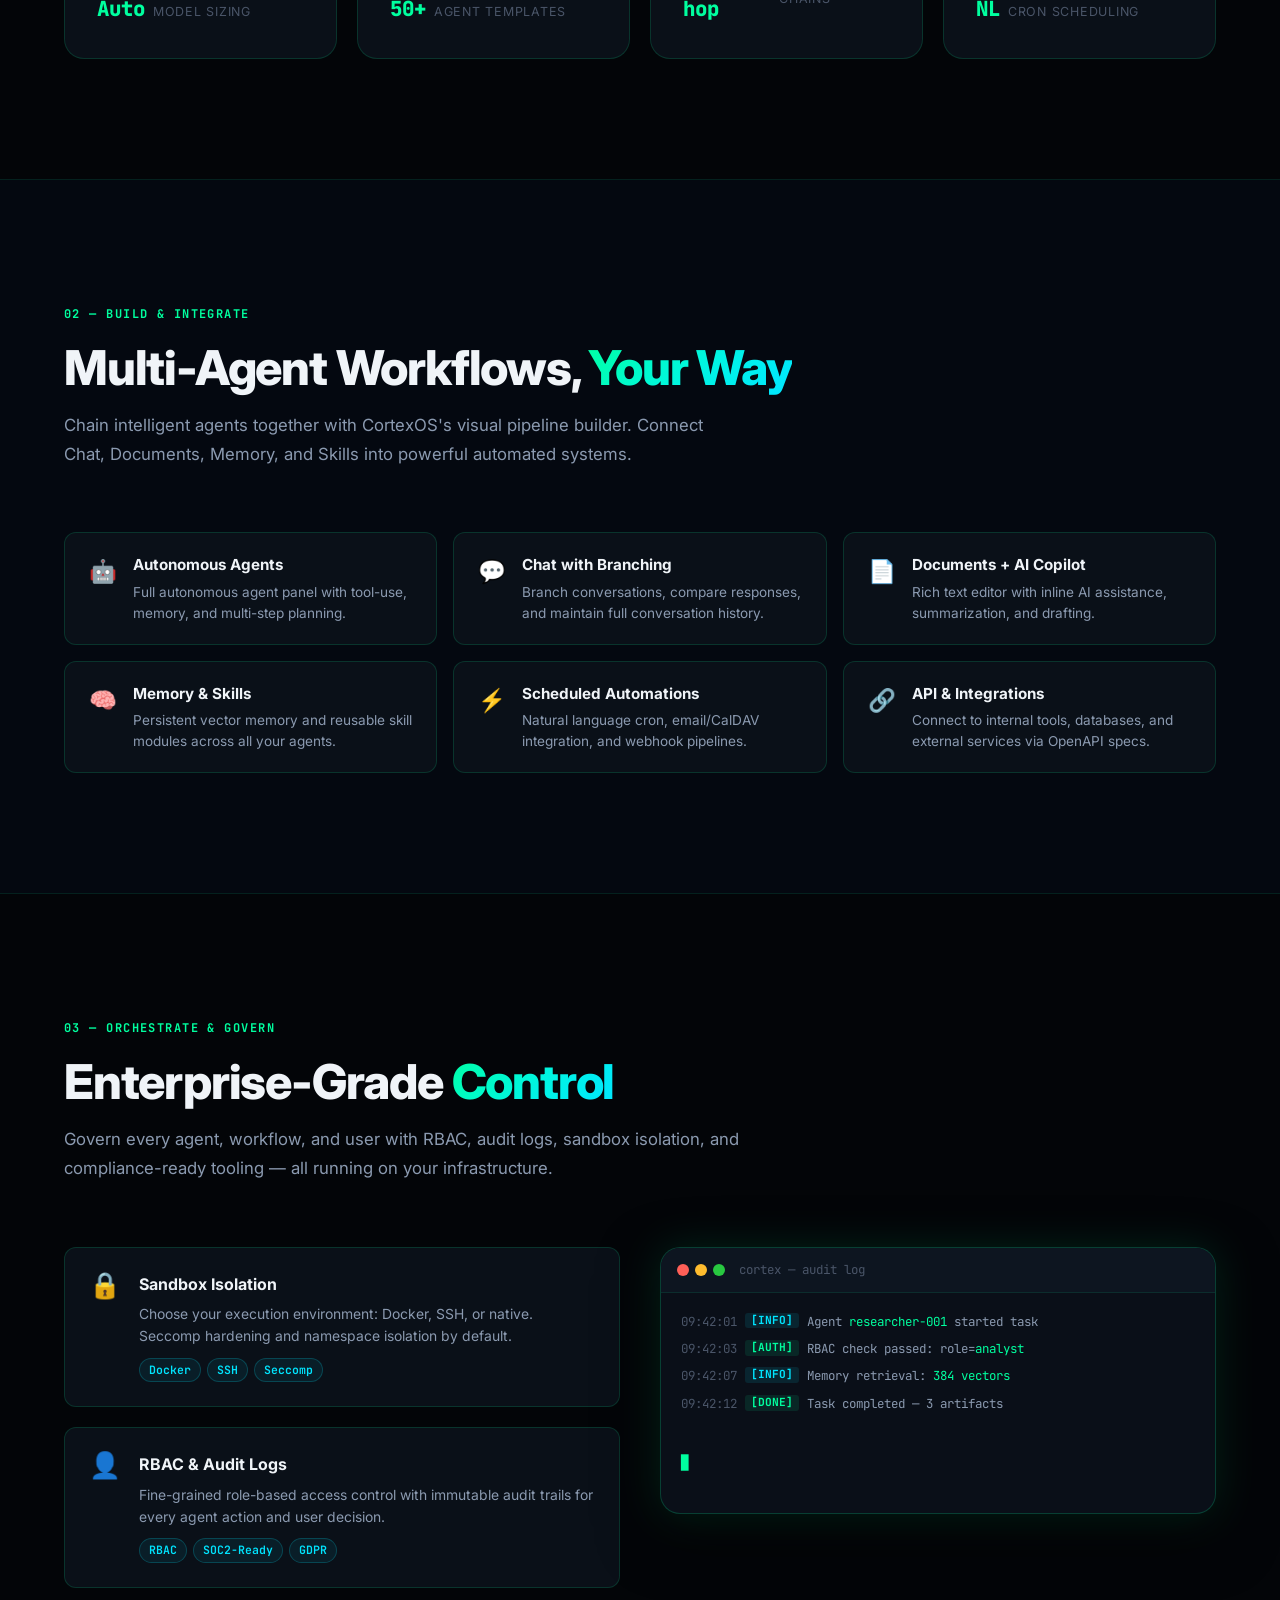
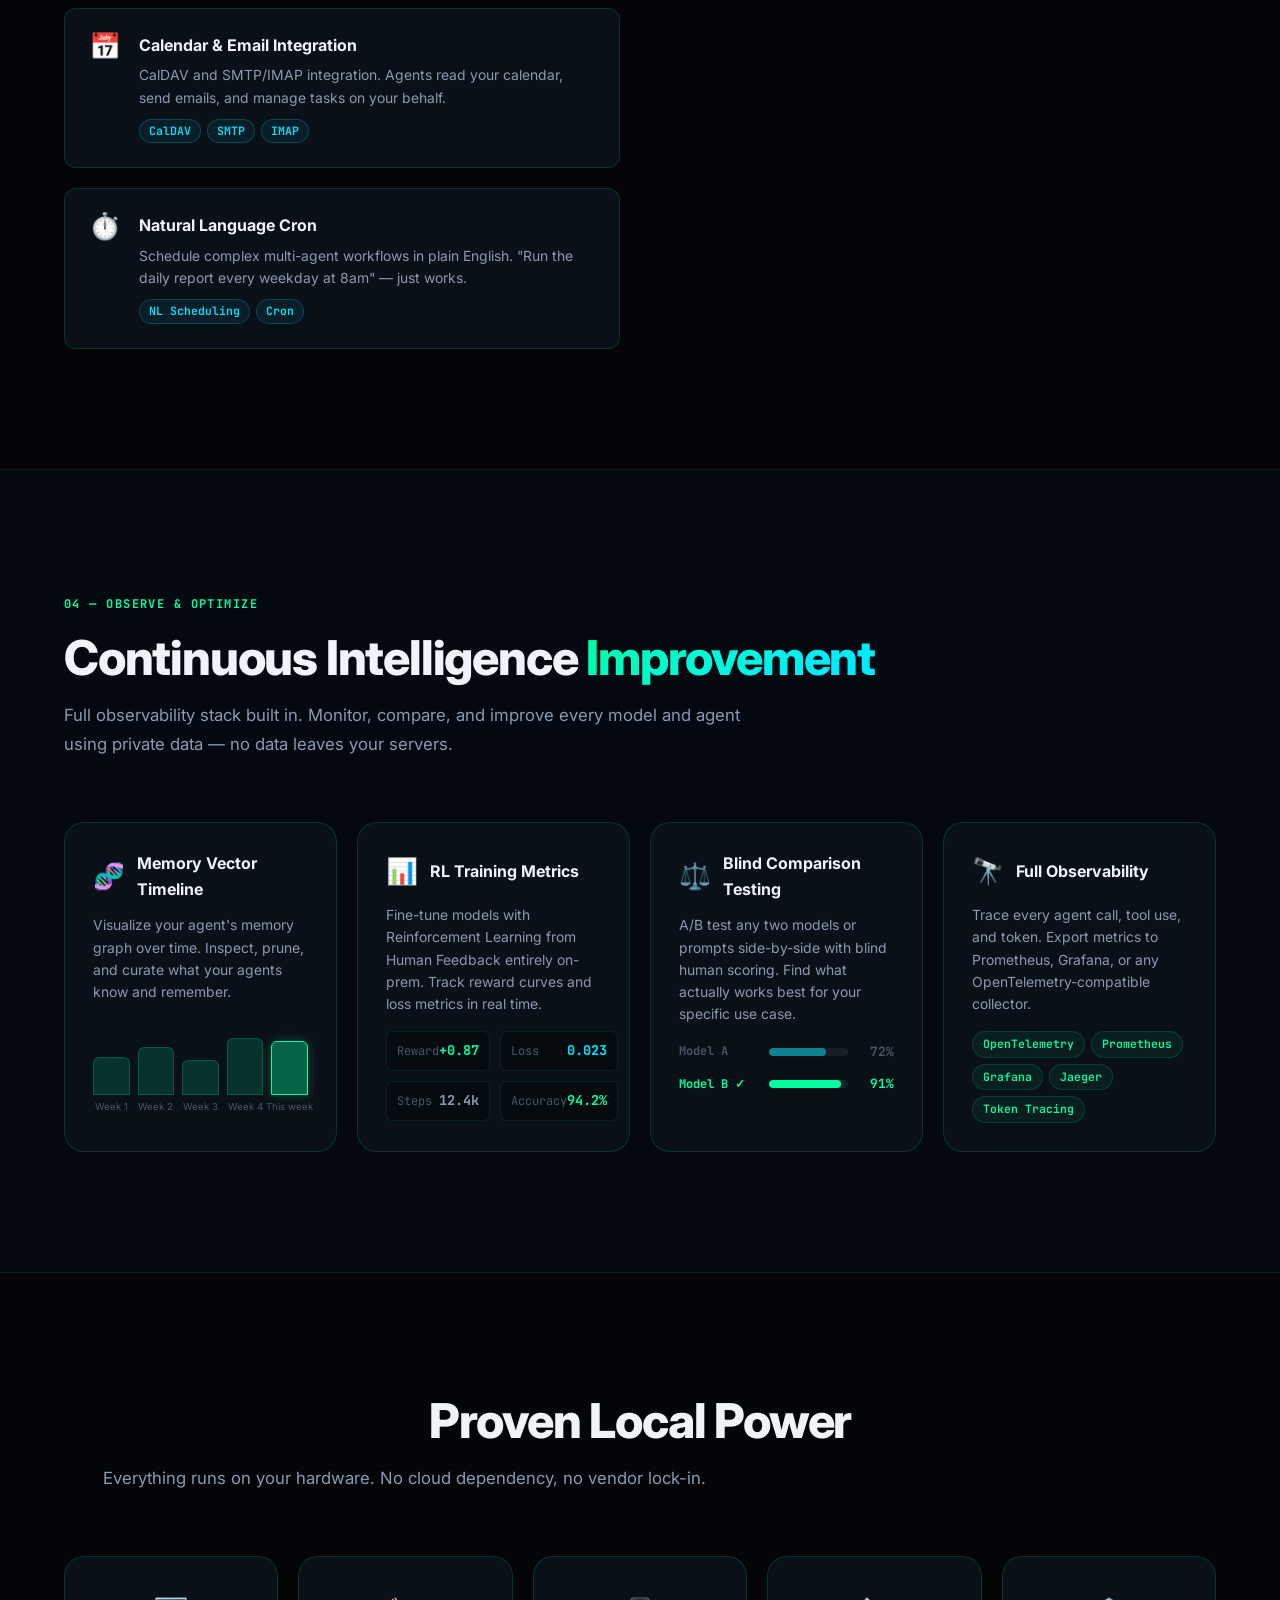
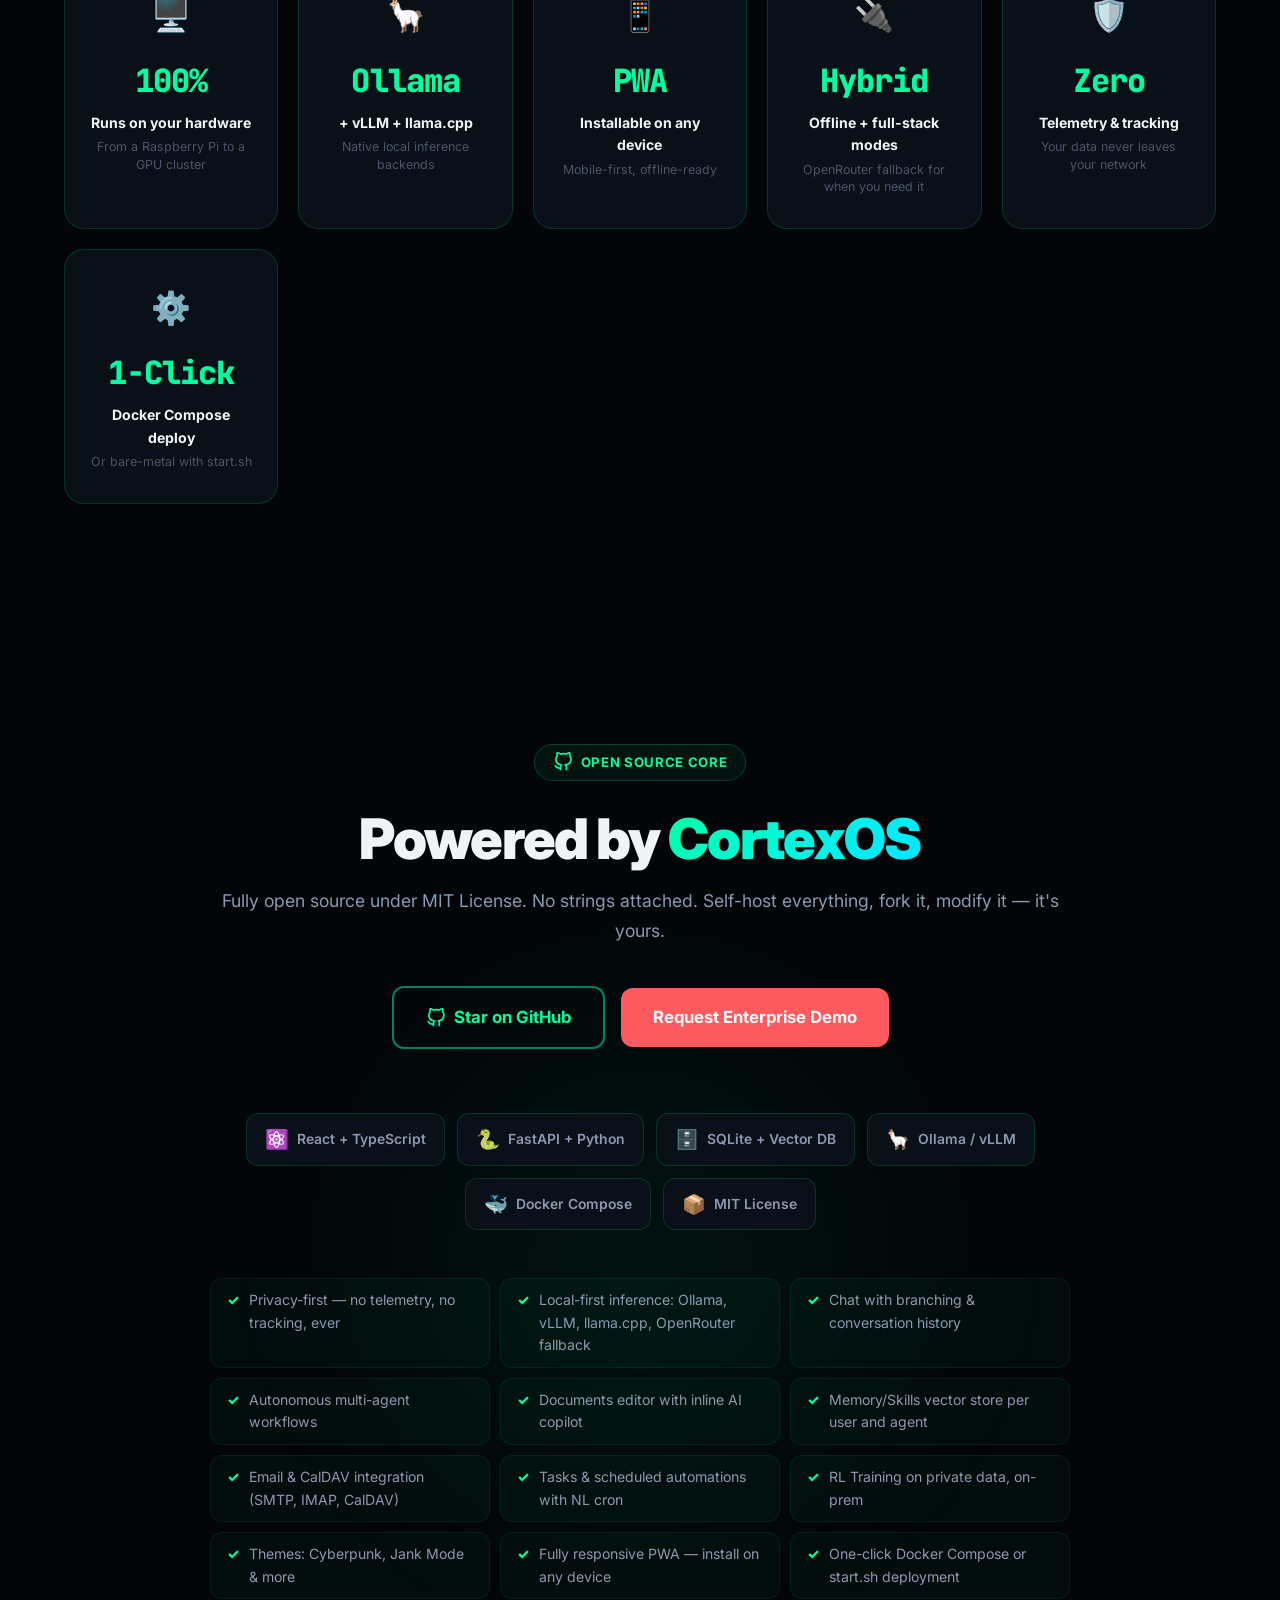
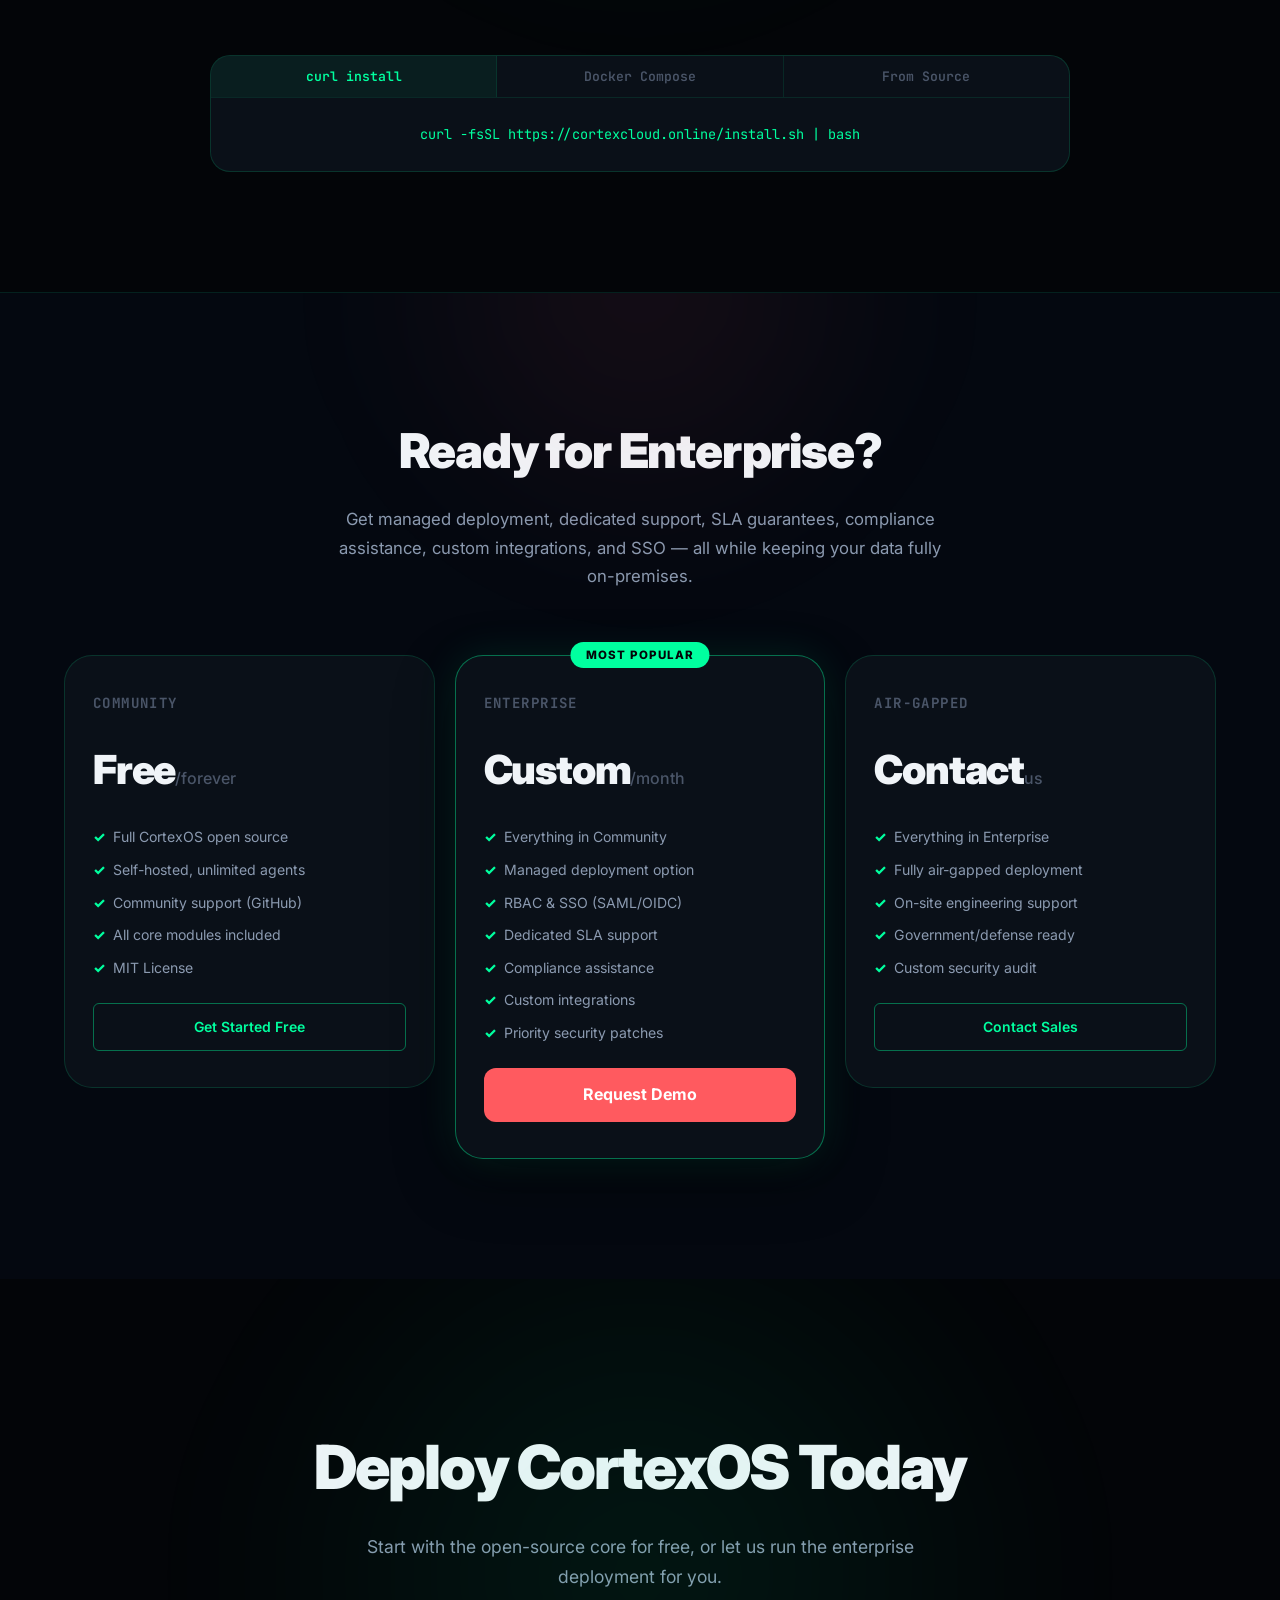
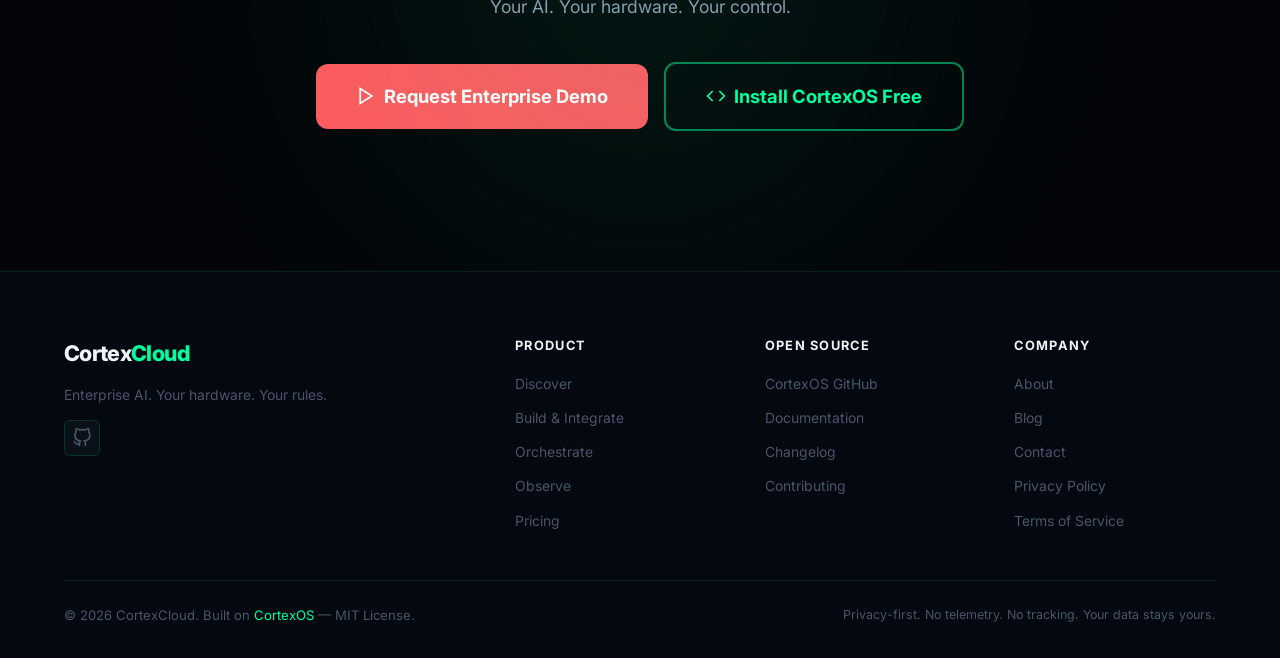
==== commit 850af9bf: "Clean and normalize site: remove fake testimonials/logos, direct CTAs to Calendly, embed scheduler i" ====
--- a/index.html
+++ b/index.html
@@ -30,7 +30,7 @@
         <a href="resources.html" class="nav-link" id="nav-resources">Resources</a>
       </nav>
       <div class="nav-actions">
-        <a href="agent-management-platform.html#demo" class="btn-demo" id="btn-demo-nav">Request Demo</a>
+        <a href="https://calendly.com/ampwerajonathan50/30min" class="btn-demo" id="btn-demo-nav" target="_blank" rel="noopener">Request Demo</a>
       </div>
       <button class="nav-hamburger" id="nav-hamburger" aria-label="Open menu" aria-expanded="false">
         <span></span><span></span><span></span>
@@ -46,7 +46,7 @@
     <a href="docs.html" class="mobile-link">Docs</a>
     <a href="resources.html" class="mobile-link">Resources</a>
     <div class="mobile-actions">
-      <a href="agent-management-platform.html#demo" class="btn-demo">Request Demo</a>
+      <a href="https://calendly.com/ampwerajonathan50/30min" class="btn-demo" target="_blank" rel="noopener">Request Demo</a>
     </div>
   </div>
 
@@ -74,11 +74,11 @@
         </p>
 
         <div class="hero-ctas">
-          <a href="#demo" class="btn-cta-primary" id="btn-hero-demo">
+          <a href="https://calendly.com/ampwerajonathan50/30min" class="btn-cta-primary" id="btn-hero-demo" target="_blank" rel="noopener">
             <svg width="18" height="18" viewBox="0 0 24 24" fill="none" stroke="currentColor" stroke-width="2" aria-hidden="true"><polygon points="5 3 19 12 5 21 5 3"/></svg>
             Request a Demo
           </a>
-          <a href="https://github.com/jonahthan433/CortexOS_" class="btn-cta-secondary" id="btn-hero-install" target="_blank" rel="noopener">
+          <a href="https://github.com/jonahthan433/CortexOS" class="btn-cta-secondary" id="btn-hero-install" target="_blank" rel="noopener">
             <svg width="18" height="18" viewBox="0 0 24 24" fill="none" stroke="currentColor" stroke-width="2" aria-hidden="true"><polyline points="16 18 22 12 16 6"/><polyline points="8 6 2 12 8 18"/></svg>
             Install CortexOS
           </a>
@@ -106,21 +106,6 @@
             <span class="stat-val">∞</span>
             <span class="stat-lbl">Agent Workflows</span>
           </div>
-        </div>
-      </div>
-    </section>
-
-    <!-- ============ TRUSTED BY ============ -->
-    <section class="trusted" id="trusted" aria-label="Trusted by teams">
-      <div class="container">
-        <p class="trusted-label">Trusted by privacy-first engineering teams worldwide</p>
-        <div class="trusted-logos" aria-hidden="true">
-          <span class="trust-logo">Acme Corp</span>
-          <span class="trust-logo">NovaTech</span>
-          <span class="trust-logo">SecureAI Labs</span>
-          <span class="trust-logo">DataVault Co</span>
-          <span class="trust-logo">PrivateEdge</span>
-          <span class="trust-logo">SovereignOS</span>
         </div>
       </div>
     </section>
@@ -426,50 +411,6 @@
       </div>
     </section>
 
-    <!-- ============ SECTION: TESTIMONIALS ============ -->
-    <section class="testimonials-section section-dark" id="testimonials" aria-labelledby="test-title">
-      <div class="container">
-        <h2 class="section-title text-center" id="test-title">What Teams Are Saying</h2>
-        <div class="testimonials-grid">
-          <blockquote class="testimonial-card card-reveal" id="test-1">
-            <div class="stars" aria-label="5 stars">★★★★★</div>
-            <p>"CortexCloud transformed how our security team handles threat research. Fully air-gapped, zero data egress, and agents that actually do the work."</p>
-            <footer>
-              <div class="test-avatar" aria-hidden="true">AK</div>
-              <div>
-                <strong>Alex Kim</strong>
-                <span>Senior CISO, PrivateEdge Technologies</span>
-              </div>
-            </footer>
-          </blockquote>
-
-          <blockquote class="testimonial-card card-reveal" id="test-2">
-            <div class="stars" aria-label="5 stars">★★★★★</div>
-            <p>"The RBAC and audit logging made our compliance team happy for the first time ever. We run 20+ specialized agents on-prem with full control."</p>
-            <footer>
-              <div class="test-avatar" aria-hidden="true">SR</div>
-              <div>
-                <strong>Sarah Reynolds</strong>
-                <span>VP Engineering, DataVault Co</span>
-              </div>
-            </footer>
-          </blockquote>
-
-          <blockquote class="testimonial-card card-reveal" id="test-3">
-            <div class="stars" aria-label="5 stars">★★★★★</div>
-            <p>"Being open source and MIT-licensed was non-negotiable for us. CortexOS is the foundation we needed — CortexCloud gives us the enterprise layer on top."</p>
-            <footer>
-              <div class="test-avatar" aria-hidden="true">MJ</div>
-              <div>
-                <strong>Marcus Johansson</strong>
-                <span>Founder, SovereignOS Platform</span>
-              </div>
-            </footer>
-          </blockquote>
-        </div>
-      </div>
-    </section>
-
     <!-- ============ SECTION: OPEN SOURCE ============ -->
     <section class="oss-section" id="open-source" aria-labelledby="oss-title">
       <div class="oss-glow" aria-hidden="true"></div>
@@ -486,11 +427,11 @@
           <p class="oss-sub">Fully open source under MIT License. No strings attached. Self-host everything, fork it, modify it — it's yours.</p>
 
           <div class="oss-ctas">
-            <a href="https://github.com/jonahthan433/CortexOS_" class="btn-cta-secondary btn-lg" id="btn-oss-github" target="_blank" rel="noopener">
+            <a href="https://github.com/jonahthan433/CortexOS" class="btn-cta-secondary btn-lg" id="btn-oss-github" target="_blank" rel="noopener">
               <svg width="20" height="20" viewBox="0 0 24 24" fill="none" stroke="currentColor" stroke-width="2" aria-hidden="true"><path d="M9 19c-5 1.5-5-2.5-7-3m14 6v-3.87a3.37 3.37 0 0 0-.94-2.61c3.14-.35 6.44-1.54 6.44-7A5.44 5.44 0 0 0 20 4.77 5.07 5.07 0 0 0 19.91 1S18.73.65 16 2.48a13.38 13.38 0 0 0-7 0C6.27.65 5.09 1 5.09 1A5.07 5.07 0 0 0 5 4.77a5.44 5.44 0 0 0-1.5 3.78c0 5.42 3.3 6.61 6.44 7A3.37 3.37 0 0 0 9 18.13V22"/></svg>
               Star on GitHub
             </a>
-            <a href="#demo" class="btn-cta-primary btn-lg" id="btn-oss-demo">
+            <a href="https://calendly.com/ampwerajonathan50/30min" class="btn-cta-primary btn-lg" id="btn-oss-demo" target="_blank" rel="noopener">
               Request Enterprise Demo
             </a>
           </div>
@@ -547,10 +488,10 @@
               <code class="block-code">curl -fsSL https://cortexcloud.online/install.sh | bash</code>
             </div>
             <div class="deploy-panel" id="panel-docker">
-              <code class="block-code">git clone https://github.com/jonahthan433/CortexOS_<br/>cd CortexOS_ && docker compose up -d</code>
+              <code class="block-code">git clone https://github.com/jonahthan433/CortexOS<br/>cd CortexOS && docker compose up -d</code>
             </div>
             <div class="deploy-panel" id="panel-git">
-              <code class="block-code">git clone https://github.com/jonahthan433/CortexOS_<br/>cd CortexOS_ && ./start.sh</code>
+              <code class="block-code">git clone https://github.com/jonahthan433/CortexOS<br/>cd CortexOS && ./start.sh</code>
             </div>
           </div>
         </div>
@@ -575,7 +516,7 @@
               <li>All core modules included</li>
               <li>MIT License</li>
             </ul>
-            <a href="https://github.com/jonahthan433/CortexOS_" class="btn-outline-green btn-full" id="price-community-btn" target="_blank" rel="noopener">Get Started Free</a>
+            <a href="https://github.com/jonahthan433/CortexOS" class="btn-outline-green btn-full" id="price-community-btn" target="_blank" rel="noopener">Get Started Free</a>
           </div>
 
           <div class="pricing-card featured card-reveal" id="price-2">
@@ -591,7 +532,7 @@
               <li>Custom integrations</li>
               <li>Priority security patches</li>
             </ul>
-            <a href="#demo" class="btn-cta-primary btn-full" id="price-enterprise-btn">Request Demo</a>
+            <a href="https://calendly.com/ampwerajonathan50/30min" class="btn-cta-primary btn-full" id="price-enterprise-btn" target="_blank" rel="noopener">Request Demo</a>
           </div>
 
           <div class="pricing-card card-reveal" id="price-3">
@@ -618,11 +559,11 @@
         <h2 class="final-title" id="final-cta-title">Deploy CortexOS Today</h2>
         <p class="final-sub">Start with the open-source core for free, or let us run the enterprise deployment for you.<br/>Your AI. Your hardware. Your control.</p>
         <div class="final-ctas">
-          <a href="agent-management-platform.html#demo" class="btn-cta-primary btn-xl" id="btn-final-demo">
+          <a href="https://calendly.com/ampwerajonathan50/30min" class="btn-cta-primary btn-xl" id="btn-final-demo" target="_blank" rel="noopener">
             <svg width="20" height="20" viewBox="0 0 24 24" fill="none" stroke="currentColor" stroke-width="2" aria-hidden="true"><polygon points="5 3 19 12 5 21 5 3"/></svg>
             Request Enterprise Demo
           </a>
-          <a href="https://github.com/jonahthan433/CortexOS_" class="btn-cta-secondary btn-xl" id="btn-final-install" target="_blank" rel="noopener">
+          <a href="https://github.com/jonahthan433/CortexOS" class="btn-cta-secondary btn-xl" id="btn-final-install" target="_blank" rel="noopener">
             <svg width="20" height="20" viewBox="0 0 24 24" fill="none" stroke="currentColor" stroke-width="2" aria-hidden="true"><polyline points="16 18 22 12 16 6"/><polyline points="8 6 2 12 8 18"/></svg>
             Install CortexOS Free
           </a>
@@ -642,7 +583,7 @@
           </a>
           <p class="footer-tagline">Enterprise AI. Your hardware. Your rules.</p>
           <div class="footer-social">
-            <a href="https://github.com/jonahthan433/CortexOS_" class="social-link" target="_blank" rel="noopener" aria-label="GitHub">
+            <a href="https://github.com/jonahthan433/CortexOS" class="social-link" target="_blank" rel="noopener" aria-label="GitHub">
               <svg width="20" height="20" viewBox="0 0 24 24" fill="none" stroke="currentColor" stroke-width="2" aria-hidden="true"><path d="M9 19c-5 1.5-5-2.5-7-3m14 6v-3.87a3.37 3.37 0 0 0-.94-2.61c3.14-.35 6.44-1.54 6.44-7A5.44 5.44 0 0 0 20 4.77 5.07 5.07 0 0 0 19.91 1S18.73.65 16 2.48a13.38 13.38 0 0 0-7 0C6.27.65 5.09 1 5.09 1A5.07 5.07 0 0 0 5 4.77a5.44 5.44 0 0 0-1.5 3.78c0 5.42 3.3 6.61 6.44 7A3.37 3.37 0 0 0 9 18.13V22"/></svg>
             </a>
           </div>
@@ -659,7 +600,7 @@
 
         <div class="footer-links-group">
           <h4>Open Source</h4>
-          <a href="https://github.com/jonahthan433/CortexOS_" target="_blank" rel="noopener">CortexOS GitHub</a>
+          <a href="https://github.com/jonahthan433/CortexOS" target="_blank" rel="noopener">CortexOS GitHub</a>
           <a href="#docs">Documentation</a>
           <a href="#changelog">Changelog</a>
           <a href="#contributing">Contributing</a>
@@ -676,7 +617,7 @@
       </div>
 
       <div class="footer-bottom">
-        <p>© 2026 CortexCloud. Built on <a href="https://github.com/jonahthan433/CortexOS_" target="_blank" rel="noopener">CortexOS</a> — MIT License.</p>
+        <p>© 2026 CortexCloud. Built on <a href="https://github.com/jonahthan433/CortexOS" target="_blank" rel="noopener">CortexOS</a> — MIT License.</p>
         <p class="footer-note">Privacy-first. No telemetry. No tracking. Your data stays yours.</p>
       </div>
     </div>
